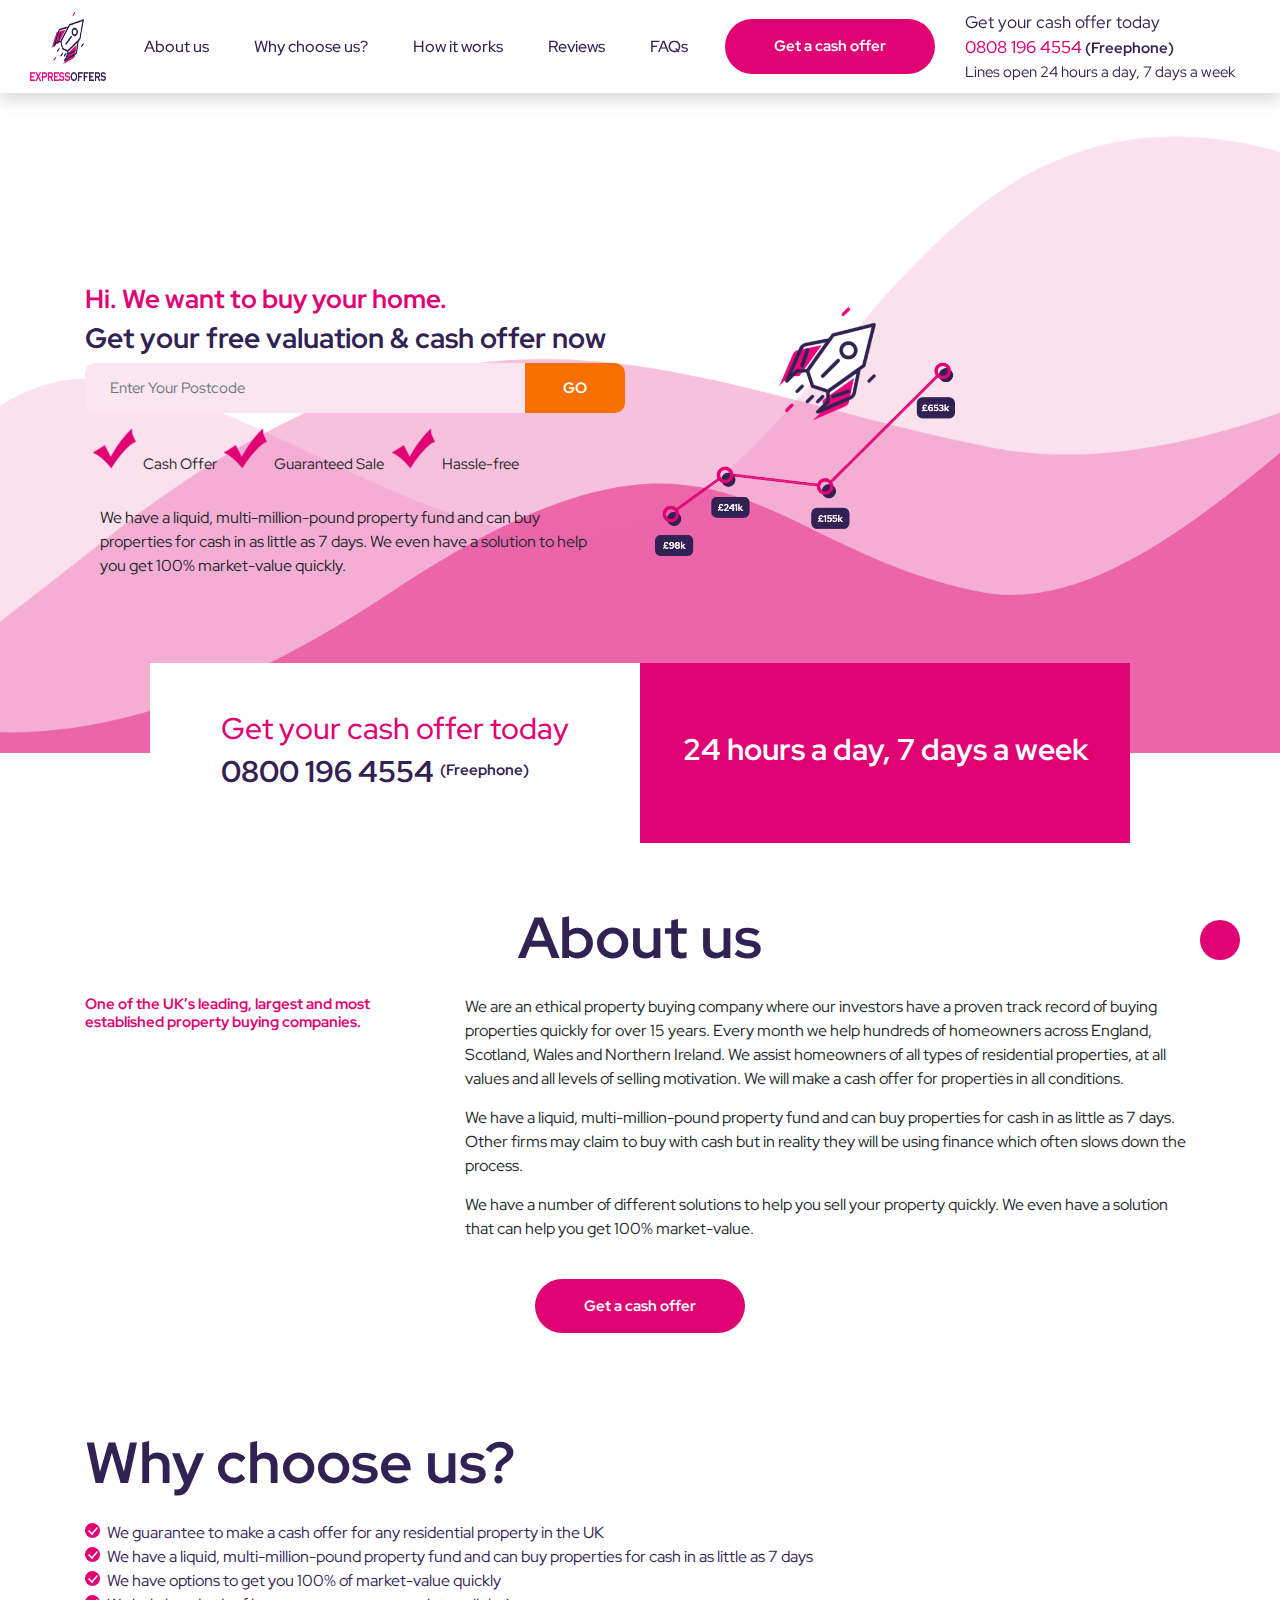
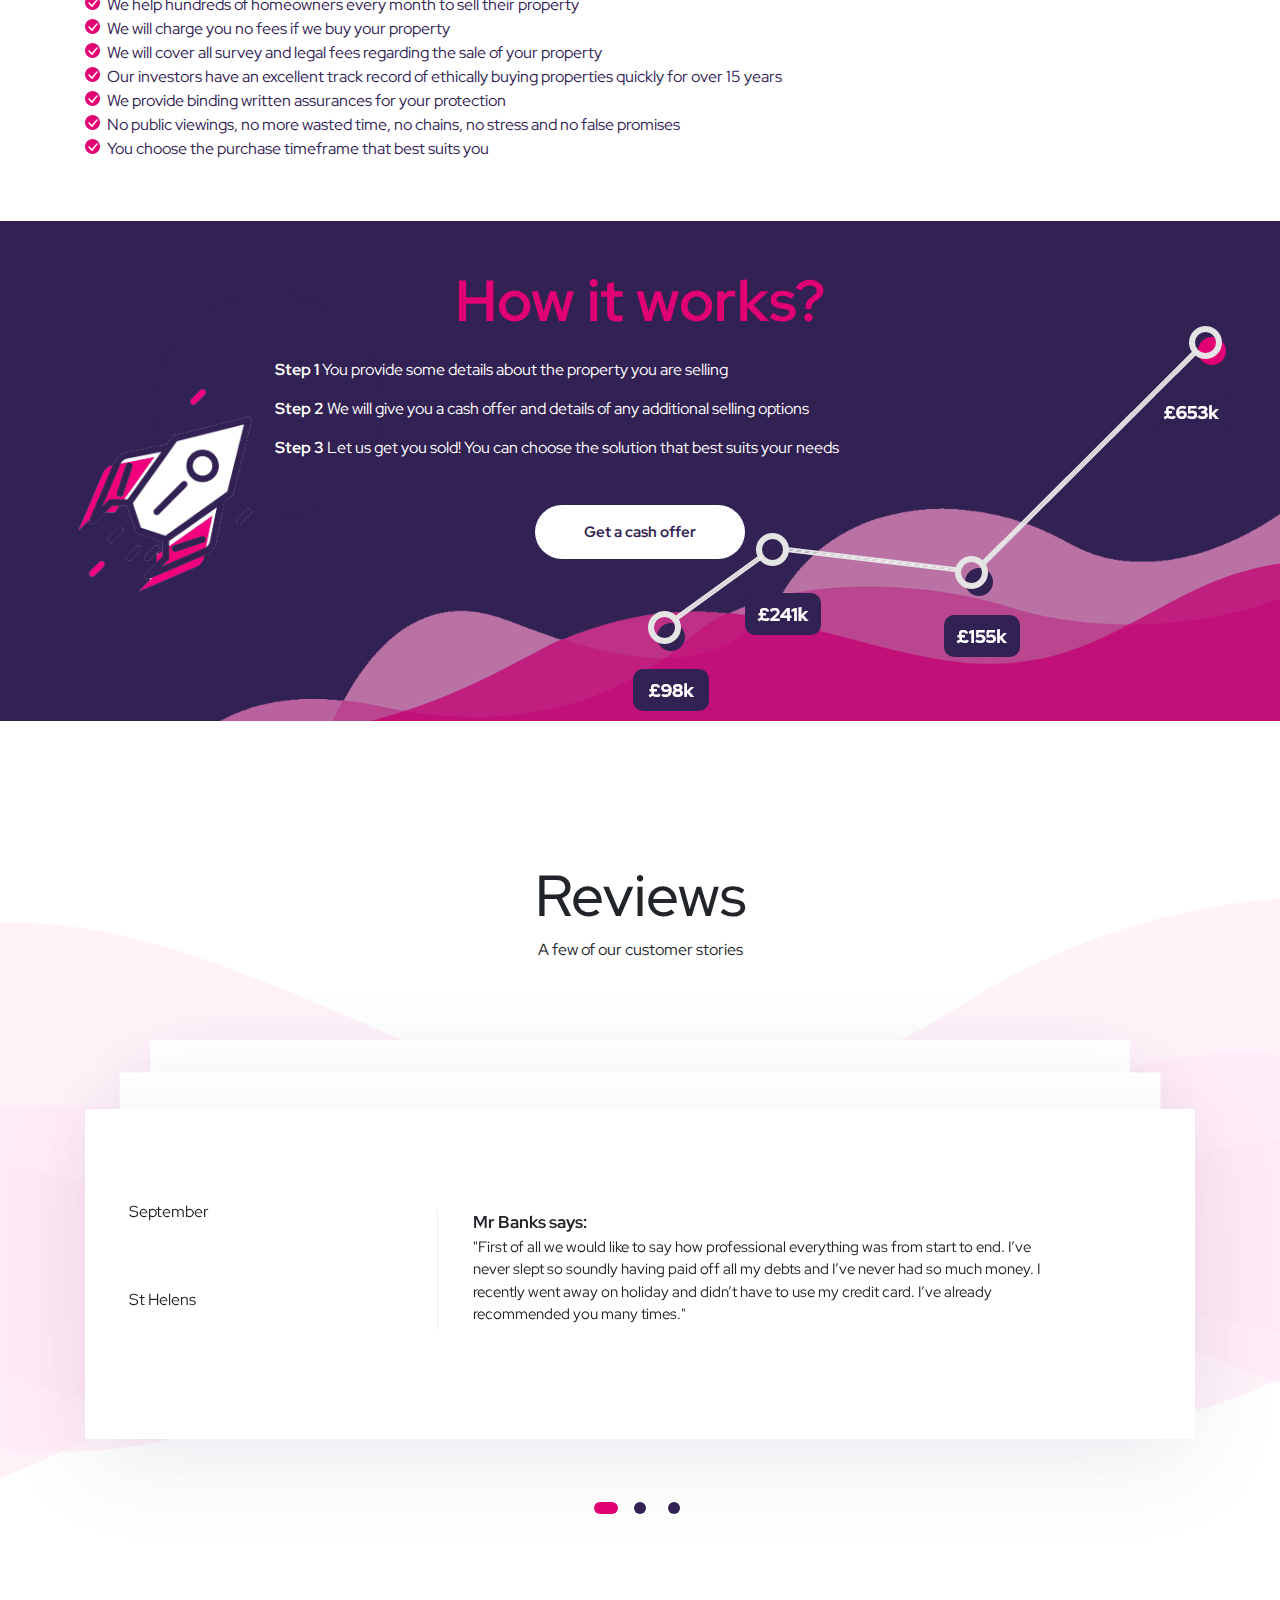
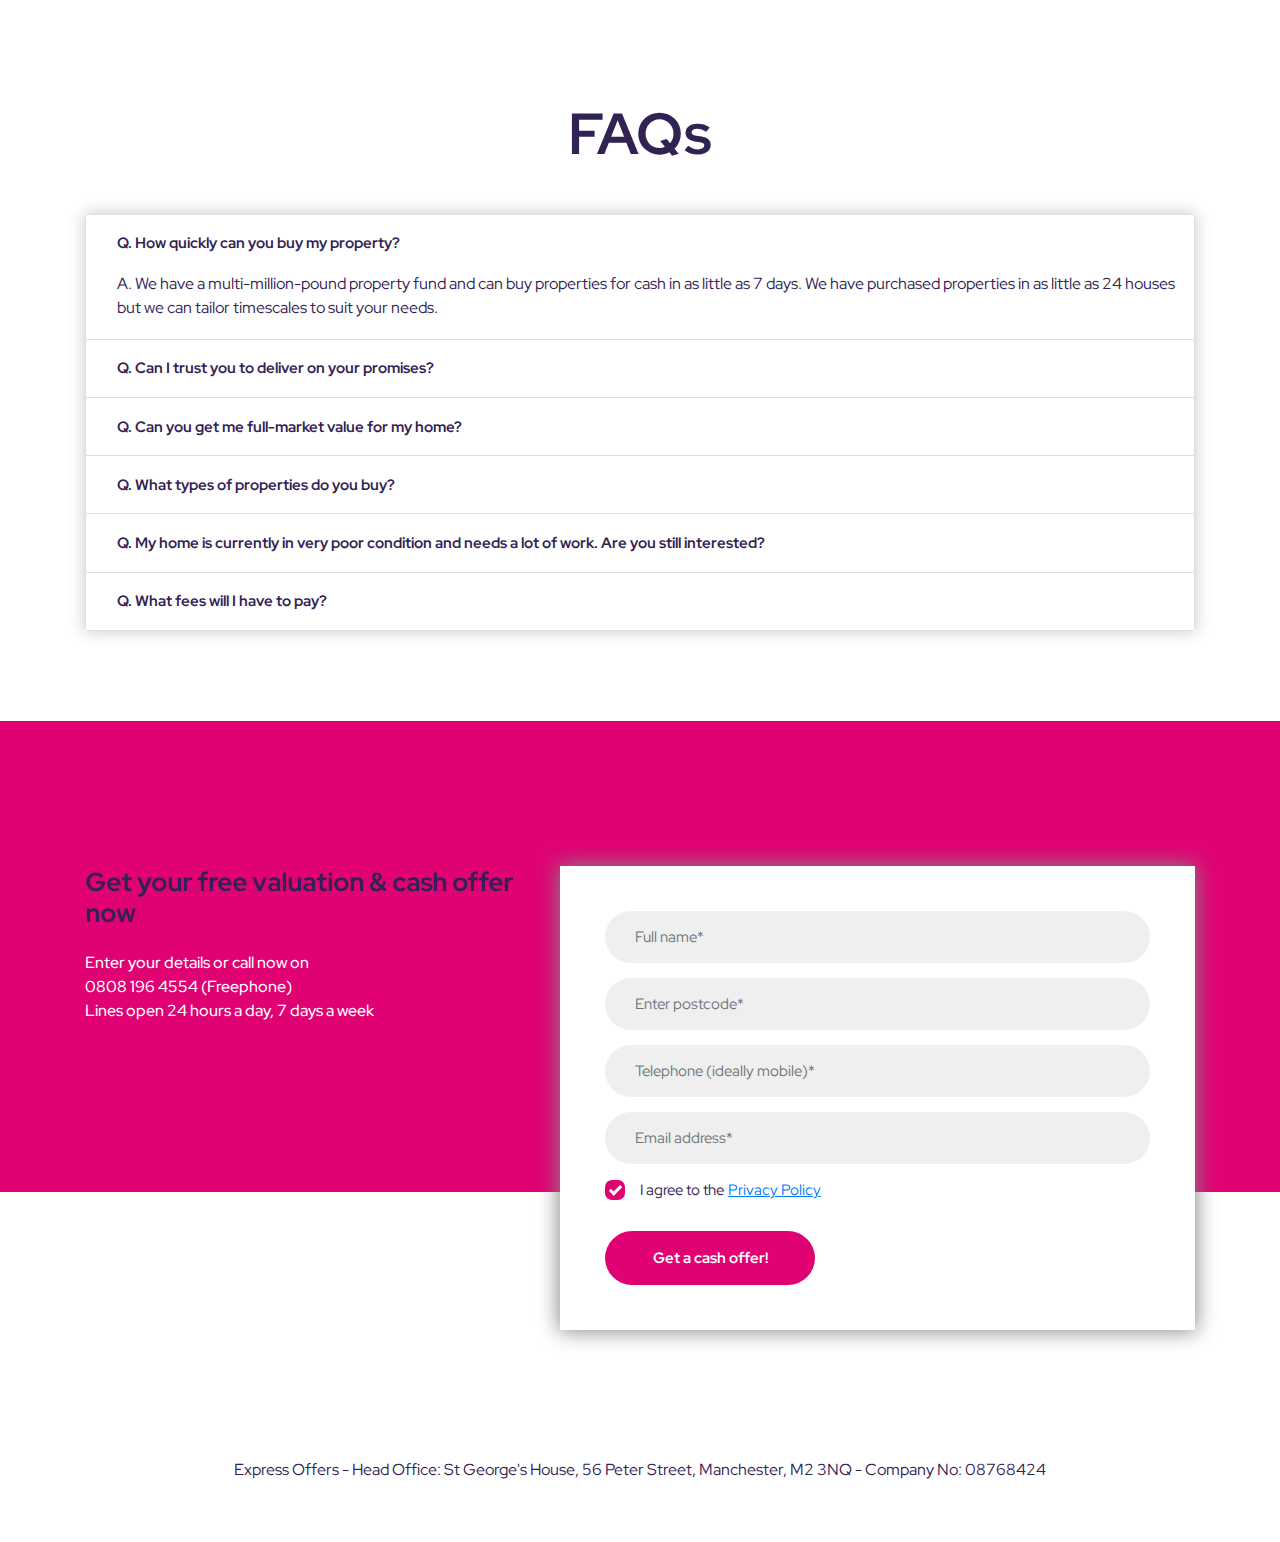
==== index.html @ 654527f8 "Changes." ====
<!DOCTYPE html>
<html lang="en">

<head>
	<meta charset="UTF-8">
	<meta name="viewport" content="width=device-width, initial-scale=1.0">
	<meta http-equiv="X-UA-Compatible" content="ie=edge">

	<!-- Bootstrap CSS -->
	<link rel="stylesheet" href="css/bootstrap.min.css">

	<!-- Animate CSS -->
	<link rel="stylesheet" href="css/animate.css">

	<!-- Fontawesome Kit -->
	<script src="js/fontawesome.js"></script>

	<!-- Style -->
	<link rel="stylesheet" href="css/style.css">

	<!-- Slider -->
	<link rel="stylesheet" href="css/slider.css">

	<title>Express Offers</title>
</head>

<body data-spy="scroll" data-target=".navbar" data-offset="200">

	<header data-scroll-header class="main-navigation animated slideInDown">
		<nav class="navbar navbar-expand-xl navbar-light bg-white shadow">
			<div class="container-fluid">
				<a class="navbar-brand" href="#hero"><img src="img/logo.png" alt=""></a>

				<div class="d-none information-top">
					<div class="d-flex flex-column">
						<p class="--fs-18 m-0 --c-secondary">Get your cash offer today</p>
						<p class="m-0"><span class="--c-primary --fw-m --fs-18">0808 196 4554</span>
							<span class="--fs-16 --fw-b --c-secondary">(Freephone)</span></p>
						<p class="--fs-16 m-0 --c-secondary">Lines open 24 hours a day, 7 days a week</p>
					</div>
				</div>


				<button class="navbar-toggler" type="button" data-toggle="collapse"
					data-target="#navbarSupportedContent" aria-controls="navbarSupportedContent" aria-expanded="false"
					aria-label="Toggle navigation">
					<span class="navbar-toggler-icon"></span>
				</button>

				<div class="collapse navbar-collapse" id="navbarSupportedContent">
					<ul class="nav navbar-nav ml-auto">
						<li class="nav-item active">
							<a class="nav-link --fw-m --c-secondary" href="#about">About us</a>
						</li>
						<li class="nav-item">
							<a class="nav-link --fw-m --c-secondary" href="#whyChoose">Why choose us?</a>
						</li>
						<li class="nav-item">
							<a class="nav-link --fw-m --c-secondary" href="#how">How it works</a>
						</li>
						<li class="nav-item">
							<a class="nav-link --fw-m --c-secondary" href="#program">Reviews</a>
						</li>
						<li class="nav-item">
							<a class="nav-link --fw-m --c-secondary" href="#faq">FAQs</a>
						</li>
						<li class="nav-item">
							<a class="btn --custom-button --fw-b" href="javascript:void(0);">Get a cash offer</a>
						</li>
						<li class="nav-item">
							<div class="information">
								<p class="--fs-18 m-0 --c-secondary">Get your cash offer today</p>
								<p class="m-0"><span class="--c-primary --fw-m --fs-18">0808 196 4554</span>
									<span class="--fs-16 --fw-b --c-secondary">(Freephone)</span></p>
								<p class="--fs-16 m-0 --c-secondary">Lines open 24 hours a day, 7 days a week</p>
							</div>
						</li>
					</ul>
				</div>
			</div>
		</nav>
	</header>

	<div class="hero" id="hero">

		<div class="wave"></div>

		<div class="hero-content">
			<div class="container">
				<div class="row">
					<div class="col-lg-6 col-md-12">
						<div class="pt-5">
							<h1 class="--c-primary --fw-b --fs-36">Hi. We want to buy your home.
								<!-- <button type="button" class="btn btn-primary" data-toggle="modal"
									data-target="#staticBackdrop-1" style="
    position: absolute;
    z-index: 99999;
    top: -50px;
">
									every 5 second
								</button>
								<button type="button" class="btn btn-primary" data-toggle="modal"
									data-target="#staticBackdrop-2" style="
    position: absolute;
    z-index: 99999;
    top: -50px;
    left: 270px;
">
									Last step
								</button> -->
							</h1>
							<h1 class="--c-secondary --fw-b --fs-30">Get your free valuation & cash offer now</h1>
							<div class="cta-hero">
								<div class="input-group mb-3">
									<input type="text" class="form-control --bg-light-pink border-0 --fs-16"
										placeholder="Enter Your Postcode" aria-label="Recipient's username"
										aria-describedby="button-addon2">
									<div class="input-group-append">
										<a href="javascript:void(0);"
											class="btn d-flex align-items-center justify-content-center --bg-orange --c-white border-0 --fs-16 --fw-b"
											type="button" id="button-addon2">GO</a>
									</div>
								</div>
							</div>
							<ul class="hero-list d-flex list-unstyled">
								<li class="m-0 ml-2 --fs-16">Cash Offer</li>
								<li class="m-0 ml-2 --fs-16">Guaranteed Sale</li>
								<li class="m-0 ml-2 --fs-16">Hassle-free</li>
							</ul>
							<p class="p-3">We have a liquid, multi-million-pound property fund and can buy properties
								for cash in as little as 7 days. We even have a solution to help you get 100%
								market-value quickly.</p>
						</div>
					</div>
					<div class="col-lg-6 col-md-12 d-none d-lg-block">
						<div class="d-flex justify-content-center align-items-center h-100 hero-rocket">
							<img class="img-fluid" src="img/rocket.png" alt="">
						</div>
					</div>
				</div>
			</div>
		</div>
	</div>

	<div class="position-relative">
		<div class="advertisement">
			<div class="advertisement__left --bg-white">
				<div>
					<h2 class="--c-primary --fw-m">Get your cash offer today</h2>
					<h2 class="--fw-b --c-secondary">0800 196 4554 <sup class="--fs-16">(Freephone)</sup></h2>
				</div>
			</div>
			<div class="advertisement__right --bg-primary">
				<h2 class="--fw-b --c-white">24 hours a day, 7 days a week</h2>
			</div>
		</div>
	</div>

	<section class="about" id="about">
		<div class="container">
			<h1 class="--fs-62 --fw-b text-center mb-4 --c-secondary">About us</h1>
			<div class="row">
				<div class="col-lg-4">
					<h3 class="--fs-16 --fw-b --c-primary">One of the UK’s leading, largest and most established
						property buying
						companies.</h3>
				</div>
				<div class="col-lg-8">
					<p>We are an ethical property buying company where our investors have a proven track record of
						buying properties quickly for over 15 years. Every month we help hundreds of homeowners across
						England, Scotland, Wales and Northern Ireland. We assist homeowners of all types of residential
						properties, at all values and all levels of selling motivation. We will make a cash offer for
						properties in all conditions. </p>
					<p>We have a liquid, multi-million-pound property fund and can buy properties for cash in as little
						as 7 days. Other firms may claim to buy with cash but in reality they will be using finance
						which often slows down the process.</p>
					<p> We have a number of different solutions to help you sell your property quickly. We even have a
						solution that can help you get 100% market-value.</p>
				</div>
			</div>
			<div class="d-flex justify-content-center mt-4">
				<a href="javascript:void(0);" class="btn --custom-button --fw-b --fs-16 d-block">Get a cash offer</a>
			</div>
		</div>
	</section>

	<section class="whychoose p-5" id="whyChoose">
		<div class="container">
			<h1 class="--fs-62 --fw-b mb-4 --c-secondary">Why choose us?</h1>
			<ul class="p-0 --c-secondary">
				<li>We guarantee to make a cash offer for any residential property in the UK
				</li>
				<li>We have a liquid, multi-million-pound property fund and can buy properties for cash in as little as
					7 days
				</li>
				<li>We have options to get you 100% of market-value quickly
				</li>
				<li>We help hundreds of homeowners every month to sell their property
				</li>
				<li>We will charge you no fees if we buy your property
				</li>
				<li>We will cover all survey and legal fees regarding the sale of your property
				</li>
				<li>Our investors have an excellent track record of ethically buying properties quickly for over 15
					years
				</li>
				<li>We provide binding written assurances for your protection
				</li>
				<li>No public viewings, no more wasted time, no chains, no stress and no false promises
				</li>
				<li>You choose the purchase timeframe that best suits you</li>
			</ul>
		</div>
	</section>

	<section class="how position-relative p-5" id="how">
		<h1 class="--fs-62 --fw-b mb-4 text-center --c-primary">How it works?</h1>
		<div class="container">
			<div class="row">
				<div class="col-2">
					<div class="d-lg-flex d-sm-none d-md-none justify-content-end how__rocket">
						<img src="img/rocket-alone.png" class="text-left" alt="">
					</div>
				</div>
				<div class="col-8 ">
					<div class="text-white">
						<p><strong>Step 1</strong> You provide some details about the property you are selling</p>
						<p><strong>Step 2</strong> We will give you a cash offer and details of any additional
							selling options</p>
						<p><strong>Step 3</strong> Let us get you sold! You can choose the solution that best suits
							your needs</p>
					</div>
					<div class="d-flex justify-content-center position-relative how__button mt-5">
						<a href="javascript:void(0);"
							class="btn --custom-button --custom-button-white --fw-b --fs-16">Get a cash offer</a>
					</div>
				</div>
			</div>

			<div class="position-absolute how__graph">
				<img src="img/graph.png" alt="">
			</div>

		</div>
	</section>

	<section
		class="section section-inset-2 section-inset-3 bg-default text-center position-relative novi-bg novi-bg-img"
		id="program">
		<svg class="wave-light wave-light-reverse-y wave-light-2" width="1920" height="1060" viewBox="0 0 1920 1060"
			fill="none">
			<path class="wave-path"
				d="M1270.8 218.376C1568.83 102.736 1850.63 180.948 2030.21 307.382C2032.51 308.998 2034.48 310.988 2036.1 313.28L2244.6 608.07C2253.3 620.368 2249.27 637.477 2235.62 643.849C2136.91 689.931 1934.93 754.715 1745.59 720.317C1486.28 673.211 1150.28 423.428 797.391 434.116C526.793 442.311 106.516 537.961 -92.8574 590.62C-106.447 594.21 -120.226 585.95 -123.559 572.295L-211.97 210.086C-214.872 198.199 -208.784 185.922 -197.319 181.649C-86.282 140.272 153.264 93.3374 366.435 189.479C649.935 317.339 970.87 334.757 1270.8 218.376Z"
				fill="#4D4468"></path>
			<path class="wave-path"
				d="M772.48 255.118C380.165 103.024 9.24323 206.281 -226.745 372.767C-229.039 374.385 -231.01 376.373 -232.632 378.664L-512.582 774.127C-521.29 786.427 -517.274 803.55 -503.683 810.064C-377.112 870.73 -105.683 960.41 148.442 914.284C489.263 852.422 930.89 524.399 1394.72 538.435C1753.87 549.303 2313.64 677.282 2572.46 745.98C2586.04 749.585 2599.94 741.362 2603.28 727.711L2722.96 237.787C2725.87 225.895 2719.88 213.66 2708.45 209.275C2565.44 154.399 2245.45 89.0608 1961.15 217.17C1588.53 385.08 1166.7 407.953 772.48 255.118Z"
				fill="#4D4468"></path>
			<path class="wave-path"
				d="M1447.25 805.997C1794.64 1025.39 2182.35 991.059 2453.13 870.614C2455.6 869.515 2457.81 868.064 2459.73 866.318L2833.15 525.603C2842.65 516.93 2842.3 503.238 2831.92 495.349C2724.31 413.548 2478 274.243 2215.74 273.626C1867.52 272.805 1356.87 514.147 906.52 416.969C558.455 341.862 42.8667 116.692 -194.437 2.73577C-207.328 -3.45464 -223.54 1.25043 -229.521 12.9186L-466.827 475.879C-471.469 484.935 -468.544 495.538 -459.301 501.375C-333.611 580.741 -34.896 703.74 275.402 629.247C680.162 532.076 1098.27 585.601 1447.25 805.997Z"
				fill="#4D4468"></path>
		</svg>
		<div class="container">
			<h1 class="wow fadeInUp --fs-62" style="visibility: visible; animation-name: fadeInUp;">Reviews</h1>
			<p class="big offset-top-5 wow fadeInUp" data-wow-delay=".05s"
				style="visibility: visible; animation-delay: 0.05s; animation-name: fadeInUp;">A few of our customer
				stories</p>
			<div class="swiper-container swiper-slider swiper-slider-2 swiper-fix swiper-container-coverflow swiper-container-3d swiper-container-initialized swiper-container-vertical"
				data-loop="false" data-direction="vertical" data-effect="coverflow" data-centered-slides="true"
				data-slides-per-view="auto" data-initial-slide="2">
				<div class="swiper-wrapper"
					style="transition-duration: 0ms; transform: translate3d(0px, -585px, 0px); perspective-origin: 825px 50%;">
					<div class="swiper-slide"
						style="transition-duration: 0ms; transform: translate3d(0px, 560px, -160px) rotateX(0deg) rotateY(0deg); z-index: -1;">
						<article class="program">
							<div class="row row-fix">
								<div class="col-md-4 program-left">
									<div class="program-info">
										<div class="heading-4 program-month">September</div>
										<div class="program-time">St Helens</div>
									</div>
								</div>
								<div class="col-md-8 col-xl-7">
									<div class="heading-3 program-title --fw-b --fs-18">Mr Banks says:</div>
									<p class="--fw-r --fs-16">"First of all we would like to say how professional
										everything
										was from start to end. I’ve never slept so soundly having paid off all my debts
										and
										I’ve never had so much money. I recently went away on holiday and didn’t have to
										use
										my credit card. I’ve already
										recommended you many times."</p>
								</div>
							</div>
						</article>
					</div>
					<div class="swiper-slide swiper-slide-prev"
						style="transition-duration: 0ms; transform: translate3d(0px, 280px, -80px) rotateX(0deg) rotateY(0deg); z-index: 0;">
						<article class="program">
							<div class="row row-fix">
								<div class="col-md-4 program-left">
									<div class="program-info">
										<div class="heading-4 program-month">September</div>
										<div class="program-time">St Helens</div>
									</div>
								</div>
								<div class="col-md-8 col-xl-7">
									<div class="heading-3 program-title --fw-b --fs-18">Mr Banks says:</div>
									<p class="--fw-r --fs-16">"First of all we would like to say how professional
										everything
										was from start to end. I’ve never slept so soundly having paid off all my debts
										and
										I’ve never had so much money. I recently went away on holiday and didn’t have to
										use
										my credit card. I’ve already
										recommended you many times."</p>
								</div>
							</div>
						</article>
					</div>
					<div class="swiper-slide swiper-slide-active"
						style="transition-duration: 0ms; transform: translate3d(0px, 0px, 0px) rotateX(0deg) rotateY(0deg); z-index: 1;">
						<article class="program">
							<div class="row row-fix">
								<div class="col-md-4 program-left">
									<div class="program-info">
										<div class="heading-4 program-month">September</div>
										<div class="program-time">St Helens</div>
									</div>
								</div>
								<div class="col-md-8 col-xl-7">
									<div class="heading-3 program-title --fw-b --fs-18">Mr Banks says:</div>
									<p class="--fw-r --fs-16">"First of all we would like to say how professional
										everything
										was from start to end. I’ve never slept so soundly having paid off all my debts
										and
										I’ve never had so much money. I recently went away on holiday and didn’t have to
										use
										my credit card. I’ve already
										recommended you many times."</p>
								</div>
							</div>
						</article>
					</div>
				</div>
				<!--Swiper Pagination-->
				<div class="swiper-pagination swiper-pagination-clickable swiper-pagination-bullets"><span
						class="swiper-pagination-bullet" tabindex="0" role="button"
						aria-label="Go to slide 1"></span><span class="swiper-pagination-bullet" tabindex="0"
						role="button" aria-label="Go to slide 2"></span><span
						class="swiper-pagination-bullet swiper-pagination-bullet-active" tabindex="0" role="button"
						aria-label="Go to slide 3"></span></div>
				<span class="swiper-notification" aria-live="assertive" aria-atomic="true"></span>
			</div>
		</div>
	</section>

	<div class="faq p-5 bg-white" id="faq">
		<h1 class="--fs-62 --fw-b text-center --c-secondary">FAQs</h1>

		<div class="container mt-5">
			<div class="accordion" id="accordionExample">
				<div class="card">
					<div class="card-header" id="headingOne">
						<h2 class="mb-0">
							<button class="btn btn-link btn-block text-left --fs-16 --fw-b" type="button"
								data-toggle="collapse" data-target="#collapseOne" aria-expanded="true"
								aria-controls="collapseOne">
								Q. How quickly can you buy my property?
							</button>
						</h2>
					</div>

					<div id="collapseOne" class="collapse show" aria-labelledby="headingOne"
						data-parent="#accordionExample">
						<div class="card-body">
							A. We have a multi-million-pound property fund and can buy properties for cash in as little
							as 7 days. We have purchased properties in as little as 24 houses but we can tailor
							timescales to suit your needs.
						</div>
					</div>
				</div>
				<div class="card">
					<div class="card-header" id="headingTwo">
						<h2 class="mb-0">
							<button class="btn btn-link btn-block text-left --fs-16 --fw-b collapsed" type="button"
								data-toggle="collapse" data-target="#collapseTwo" aria-expanded="false"
								aria-controls="collapseTwo">
								Q. Can I trust you to deliver on your promises?
							</button>
						</h2>
					</div>
					<div id="collapseTwo" class="collapse" aria-labelledby="headingTwo" data-parent="#accordionExample">
						<div class="card-body">
							Yes, our investors have an excellent track record of ethically buying properties quickly for
							over 15 years. Every month we help hundreds of homeowners across England, Scotland, Wales
							and Northern Ireland.
						</div>
					</div>
				</div>
				<div class="card">
					<div class="card-header" id="headingThree">
						<h2 class="mb-0">
							<button class="btn btn-link btn-block text-left --fs-16 --fw-b collapsed" type="button"
								data-toggle="collapse" data-target="#collapseThree" aria-expanded="false"
								aria-controls="collapseThree">
								Q. Can you get me full-market value for my home?
							</button>
						</h2>
					</div>
					<div id="collapseThree" class="collapse" aria-labelledby="headingThree"
						data-parent="#accordionExample">
						<div class="card-body">
							Anim pariatur cliche reprehenderit, enim eiusmod high life accusamus terry richardson ad
							squid.
							3 wolf moon officia aute, non cupidatat skateboard dolor brunch. Food truck quinoa nesciunt
							laborum eiusmod. Brunch 3 wolf moon tempor, sunt aliqua put a bird on it squid single-origin
							coffee nulla assumenda shoreditch et. Nihil anim keffiyeh helvetica, craft beer labore wes
							anderson cred nesciunt sapiente ea proident. Ad vegan excepteur butcher vice lomo. Leggings
							occaecat craft beer farm-to-table, raw denim aesthetic synth nesciunt you probably haven't
							heard
							of them accusamus labore sustainable VHS.
						</div>
					</div>
				</div>
				<div class="card">
					<div class="card-header" id="headingFour">
						<h2 class="mb-0">
							<button class="btn btn-link btn-block text-left --fs-16 --fw-b collapsed" type="button"
								data-toggle="collapse" data-target="#collapseFour" aria-expanded="true"
								aria-controls="collapseFour">
								Q. What types of properties do you buy? </button>
						</h2>
					</div>

					<div id="collapseFour" class="collapse" aria-labelledby="headingFour"
						data-parent="#accordionExample">
						<div class="card-body">
							A. We have a multi-million-pound property fund and can buy properties for cash in as little
							as 7 days. We have purchased properties in as little as 24 houses but we can tailor
							timescales to suit your needs.
						</div>
					</div>
				</div>
				<div class="card">
					<div class="card-header" id="headingFive">
						<h2 class="mb-0">
							<button class="btn btn-link btn-block text-left --fs-16 --fw-b collapsed" type="button"
								data-toggle="collapse" data-target="#collapseFive" aria-expanded="false"
								aria-controls="collapseTwo">
								Q. My home is currently in very poor condition and needs a lot of work. Are you still
								interested?
							</button>
						</h2>
					</div>
					<div id="collapseFive" class="collapse" aria-labelledby="headingFive"
						data-parent="#accordionExample">
						<div class="card-body">
							Anim pariatur cliche reprehenderit, enim eiusmod high life accusamus terry richardson ad
							squid.
							3 wolf moon officia aute, non cupidatat skateboard dolor brunch. Food truck quinoa nesciunt
							laborum eiusmod. Brunch 3 wolf moon tempor, sunt aliqua put a bird on it squid single-origin
							coffee nulla assumenda shoreditch et. Nihil anim keffiyeh helvetica, craft beer labore wes
							anderson cred nesciunt sapiente ea proident. Ad vegan excepteur butcher vice lomo. Leggings
							occaecat craft beer farm-to-table, raw denim aesthetic synth nesciunt you probably haven't
							heard
							of them accusamus labore sustainable VHS.
						</div>
					</div>
				</div>
				<div class="card">
					<div class="card-header" id="headingSix">
						<h2 class="mb-0">
							<button class="btn btn-link btn-block text-left --fs-16 --fw-b collapsed" type="button"
								data-toggle="collapse" data-target="#collapseSix" aria-expanded="false"
								aria-controls="collapseThree">
								Q. What fees will I have to pay?
							</button>
						</h2>
					</div>
					<div id="collapseSix" class="collapse" aria-labelledby="headingSix" data-parent="#accordionExample">
						<div class="card-body">
							Anim pariatur cliche reprehenderit, enim eiusmod high life accusamus terry richardson ad
							squid.
							3 wolf moon officia aute, non cupidatat skateboard dolor brunch. Food truck quinoa nesciunt
							laborum eiusmod. Brunch 3 wolf moon tempor, sunt aliqua put a bird on it squid single-origin
							coffee nulla assumenda shoreditch et. Nihil anim keffiyeh helvetica, craft beer labore wes
							anderson cred nesciunt sapiente ea proident. Ad vegan excepteur butcher vice lomo. Leggings
							occaecat craft beer farm-to-table, raw denim aesthetic synth nesciunt you probably haven't
							heard
							of them accusamus labore sustainable VHS.
						</div>
					</div>
				</div>

			</div>
		</div>

	</div>

	<div class="contact mt-5 p-5 --bg-primary">
		<div class="container">
			<div class="row contact__form-outer h-100">
				<div class="col-lg-5 col-md-12">
					<h1 class="--fs-36 --fw-b mb-4 --c-secondary">Get your free valuation & cash offer now</h1>
					<p class="--c-white --fw-m">
						Enter your details or call now on <br>
						0808 196 4554 (Freephone) <br>
						Lines open 24 hours a day, 7 days a week
					</p>
				</div>
				<div class="col-lg-7 col-md-12">
					<div class="position-relative">
						<div class="contact__form --bg-white position-absolute p-5 w-100">

							<div class="input-group mb-3">
								<input type="text" class="form-control --bg-light-gray --c-secondary border-0 --fs-16"
									placeholder="Full name*" aria-label="Recipient's username"
									aria-describedby="button-addon2">
							</div>
							<div class="input-group mb-3">
								<input type="text" class="form-control --bg-light-gray --c-secondary border-0 --fs-16"
									placeholder="Enter postcode*" aria-label="Recipient's username"
									aria-describedby="button-addon2">
							</div>
							<div class="input-group mb-3">
								<input type="text" class="form-control --bg-light-gray --c-secondary border-0 --fs-16"
									placeholder="Telephone (ideally mobile)*" aria-label="Recipient's username"
									aria-describedby="button-addon2">
							</div>
							<div class="input-group mb-3">
								<input type="text" class="form-control --bg-light-gray --c-secondary border-0 --fs-16"
									placeholder="Email address*" aria-label="Recipient's username"
									aria-describedby="button-addon2">
							</div>

							<div class="form-check">
								<label class="container --fs-16 agree-checkbox --c-secondary"> I agree to the <a
										href="privacy.html" class="ml-1 underlined-privacy"> Privacy Policy</a>
									<input type="checkbox" checked="checked">
									<span class="checkmark"></span>
								</label>
							</div>

							<div class="d-flex align-items-end h-100">
								<a href="javascript:void(0);" class="btn --custom-button --fw-b --fs-16 d-block">Get a
									cash offer!</a>
							</div>
						</div>
					</div>
				</div>
			</div>
		</div>
	</div>

	<footer class="footer p-5">
		<p class="--c-secondary">Express Offers - Head Office: St George's House, 56 Peter Street, Manchester, M2 3NQ -
			Company No: 08768424</p>
	</footer>

	<!-- Modals -->

	<!-- Every 5 second modal -->
	<div class="modal-1-outer modal fade" id="staticBackdrop-1" data-backdrop="static" data-keyboard="false"
		tabindex="-1" aria-labelledby="staticBackdropLabel" aria-hidden="true">
		<div class="modal-dialog">
			<div class="modal-content">
				<div class="modal-header">
					<button type="button" class="close" data-dismiss="modal" aria-label="Close">
						<i class="fa fa-close"></i>
					</button>
				</div>
				<div class="modal-1 bg-white d-flex flex-wrap">
					<div class="modal-1__left d-flex flex-column justify-content-around --w-65 p-3">
						<h4 class="--fs-16 --fw-b --c-secondary">Get your free valuation and</h4>
						<h3 class="--fs-16 --fw-b --c-primary">cash offer now</h3>
						<div class="input-group mb-2">
							<input type="text" class="form-control --bg-light-gray --c-secondary border-0 --fs-16"
								placeholder="Full name*" aria-label="Recipient's username"
								aria-describedby="button-addon2">
						</div>
						<div class="input-group mb-2">
							<input type="text" class="form-control --bg-light-gray --c-secondary border-0 --fs-16"
								placeholder="Enter postcode*" aria-label="Recipient's username"
								aria-describedby="button-addon2">
						</div>
						<div class="input-group mb-2">
							<input type="text" class="form-control --bg-light-gray --c-secondary border-0 --fs-16"
								placeholder="Telephone (ideally mobile)*" aria-label="Recipient's username"
								aria-describedby="button-addon2">
						</div>
						<div class="input-group mb-2">
							<input type="text" class="form-control --bg-light-gray --c-secondary border-0 --fs-16"
								placeholder="Email address*" aria-label="Recipient's username"
								aria-describedby="button-addon2">
						</div>

						<a href="javascript:void(0);"
							class="btn --custom-button --bg-orange --fw-b --fs-16 d-block mb-2">Get a cash offer!</a>

						<div class="form-check">
							<label class="container mb-0 --fs-16 agree-checkbox --c-secondary"> I agree to the <a
									href="privacy.html" class="ml-1 underlined-privacy"> Privacy Policy</a>
								<input type="checkbox" checked="checked">
								<span class="checkmark"></span>
							</label>
						</div>
					</div>
					<div class="modal-1__right --w-35">
						<img class="img-fluid" src="img/modal-1-bg.png" alt="">
					</div>
				</div>
			</div>
		</div>
	</div>

	<!-- Every 5 second modal -->
	<div class="modal-2-outer modal fade" id="staticBackdrop-2" data-backdrop="static" data-keyboard="false"
		tabindex="-1" aria-labelledby="staticBackdropLabel" aria-hidden="true">
		<div class="modal-dialog">
			<div class="modal-content">
				<div class="modal-header">
					<button type="button" class="close" data-dismiss="modal" aria-label="Close">
						<i class="fa fa-close"></i>
					</button>
				</div>
				<div class="modal-2 bg-white">
					<div class="--bg-primary d-flex flex-column justify-content-around p-5">
						<h4 class="--fs-30 --c-white">Last step!</h4>
						<h3 class="--fs-16 --c-white"> Enter your details below for your free valuation and offer.</h3>
						<div class="input-group mb-2">
							<input type="text" class="form-control --bg-light-gray --c-secondary border-0 --fs-16"
								placeholder="Full name*" aria-label="Recipient's username"
								aria-describedby="button-addon2">
						</div>
						<div class="input-group mb-2">
							<input type="text" class="form-control --bg-light-gray --c-secondary border-0 --fs-16"
								placeholder="Enter postcode*" aria-label="Recipient's username"
								aria-describedby="button-addon2">
						</div>
						<div class="input-group mb-2">
							<input type="text" class="form-control --bg-light-gray --c-secondary border-0 --fs-16"
								placeholder="Telephone (ideally mobile)*" aria-label="Recipient's username"
								aria-describedby="button-addon2">
						</div>
						<div class="form-check">
							<label class="container mb-0 --fs-16 agree-checkbox --c-white"> I agree to the Privacy
								Policy</a>
								<input type="checkbox" checked="checked">
								<span class="checkmark"></span>
							</label>
						</div>

						<div class="d-flex justify-content-end">
							<a href="javascript:void(0);"
								class="btn --custom-button --bg-orange --fw-b --fs-16 d-block mb-2">Get a cash
								offer!</a>
						</div>

					</div>
				</div>
			</div>
		</div>
	</div>

	<!-- Script tags -->
	<script src="js/core.min.js"></script>
	<script src="js/bootstrap.js"></script>
	<script src="js/popper.js"></script>
	<script src="js/script.js"></script>

	<!-- Smooth Scroll Jquery -->
	<script>
		$('.navbar a').on('click', function (e) {
			if (this.hash !== '') {
				e.preventDefault();

				const hash = this.hash;

				$('html, body').animate({
					scrollTop: $(hash).offset().top - 110
				}, 800);
			};
		});

		let intViewportHeight = window.innerHeight;

		document.querySelector('.hero').style.height = (intViewportHeight - 240) + 'px';

		function heroHeightSet(){
			document.querySelector('.hero').style.height = (intViewportHeight - 240) + 'px';
		}

		window.addEventListener('resize', heroHeightSet);

	</script>

</body>

</html>
---- css/style.css ----
@import url("https://fonts.googleapis.com/css2?family=Red+Hat+Display:wght@400;500;700&display=swap");
* {
  -webkit-box-sizing: border-box;
          box-sizing: border-box;
  font-family: "Red Hat Display", sans-serif;
}

input:focus,
button:focus {
  outline: none !important;
  -webkit-box-shadow: none !important;
          box-shadow: none !important;
}

html,
body {
  -webkit-box-sizing: border-box;
          box-sizing: border-box;
  padding: 0px !important;
  margin: 0px !important;
  font-size: 15px;
  position: relative;
}

:root {
  --primary: #e00273;
  --secondary: #322153;
  --text: #65587e;
  --orange: #f87100;
  --white: #ffffff;
  --light-pink: #fae5f1;
  --light-gray: #efefef;
}

.--bg-primary {
  background-color: var(--primary);
}

.--bg-secondary {
  background-color: var(--secondary);
}

.--bg-orange {
  background-color: var(--orange) !important;
}

.--bg-light-pink {
  background-color: var(--light-pink);
}

.--bg-white {
  background-color: var(--white);
}

.--bg-light-gray {
  background-color: var(--light-gray);
}

.--c-primary {
  color: var(--primary) !important;
}

.--c-secondary {
  color: var(--secondary) !important;
}

.--c-white {
  color: var(--white) !important;
}

.--fw-r {
  font-weight: 400;
}

.--fw-m {
  font-weight: 500;
}

.--fw-b {
  font-weight: 700;
}

.--fs-12 {
  font-size: 0.75rem !important;
}

.--fs-16 {
  font-size: 1rem !important;
}

.--fs-18 {
  font-size: 1.125rem !important;
}

.--fs-20 {
  font-size: 1.25rem !important;
}

.--fs-24 {
  font-size: 1.5rem !important;
}

.--fs-30 {
  font-size: 1.875rem !important;
}

.--fs-36 {
  font-size: 2.25rem;
}

.--fs-62 {
  font-size: 3.875rem !important;
}

.--margin-left-minus-40 {
  margin-left: -40px;
}

.--w-35 {
  width: 35%;
}

.--w-65 {
  width: 65%;
}

/******************************************
            Navigation bar CSS
*******************************************/
.form-check {
  height: 52px !important;
  padding: 0px;
  /* Hide the browser's default checkbox */
  /* Create a custom checkbox */
  /* When the checkbox is checked, add a blue background */
  /* Create the checkmark/indicator (hidden when not checked) */
  /* Show the checkmark when checked */
  /* Style the checkmark/indicator */
}

.form-check .container {
  display: -webkit-box;
  display: -ms-flexbox;
  display: flex;
  -webkit-box-align: center;
      -ms-flex-align: center;
          align-items: center;
  position: relative;
  padding-left: 35px;
  margin-bottom: 12px;
  cursor: pointer;
  -webkit-user-select: none;
  -moz-user-select: none;
  -ms-user-select: none;
  user-select: none;
}

.form-check .container input {
  position: absolute;
  opacity: 0;
  cursor: pointer;
  height: 0;
  width: 0;
}

.form-check .checkmark {
  position: absolute;
  left: 0;
  height: 20px;
  width: 20px;
  background-color: #fff;
  border: 2px solid var(--primary);
  border-radius: 7px;
}

.form-check .container input:checked ~ .checkmark {
  background-color: var(--primary);
}

.form-check .checkmark:after {
  content: "";
  position: absolute;
  display: none;
}

.form-check .container input:checked ~ .checkmark:after {
  display: block;
}

.form-check .container .checkmark:after {
  left: 5px;
  top: 1px;
  width: 7px;
  height: 12px;
  border: solid white;
  border-width: 0 3px 3px 0;
  -webkit-transform: rotate(45deg);
  transform: rotate(45deg);
}

.--custom-button {
  background-color: var(--primary);
  color: var(--white);
  padding: 15px 30px;
  border-radius: 50px;
  width: 210px;
}

.--custom-button:hover {
  background-color: var(--secondary);
  color: var(--white);
}

.--custom-button-white {
  background-color: var(--white) !important;
  color: var(--secondary) !important;
}

.--custom-button-white:hover {
  background-color: var(--primary) !important;
  color: var(--white) !important;
}

.main-navigation {
  position: -webkit-sticky;
  /* Safari */
  position: sticky;
  top: 0;
  z-index: 3;
}

.main-navigation .navbar .navbar-brand img {
  width: 100%;
  height: 100%;
}

.main-navigation .navbar .navbar-nav {
  width: -webkit-max-content;
  width: -moz-max-content;
  width: max-content;
}

.main-navigation .navbar .nav-item {
  display: -webkit-box;
  display: -ms-flexbox;
  display: flex;
  -webkit-box-align: center;
      -ms-flex-align: center;
          align-items: center;
  margin: 0px 15px;
}

.main-navigation .navbar .nav-item .nav-link.active {
  color: var(--primary) !important;
}

.hero {
  position: relative;
  min-height: 500px !important;
  display: -webkit-box;
  display: -ms-flexbox;
  display: flex;
  -webkit-box-align: center;
      -ms-flex-align: center;
          align-items: center;
  -webkit-box-pack: center;
      -ms-flex-pack: center;
          justify-content: center;
  overflow: hidden;
}

.hero .wave {
  position: absolute;
  width: 150vw !important;
  height: 544px;
  bottom: 0;
  left: -200px !important;
  opacity: 0.6;
  background: url(../img/wave-1.png);
  background-size: cover;
  -webkit-animation: animate-wave-1 8s linear infinite;
          animation: animate-wave-1 8s linear infinite;
}

.hero .wave:before {
  content: "";
  position: absolute;
  width: 150vw !important;
  height: 600px;
  bottom: 0;
  left: -200;
  opacity: 0.4;
  background: url(../img/wave-2.png);
  background-size: cover;
  -webkit-animation: animate-wave-2 12s linear infinite;
          animation: animate-wave-2 12s linear infinite;
}

.hero .wave:after {
  content: "";
  position: absolute;
  width: 150vw !important;
  height: 1100px;
  bottom: 0;
  left: -200;
  opacity: 0.2;
  background: url(../img/wave-3.png);
  background-size: cover;
  -webkit-animation: animate-wave-3 15s linear infinite;
          animation: animate-wave-3 15s linear infinite;
}

@-webkit-keyframes animate-wave-1 {
  0% {
    background-position: 0px;
  }
  50% {
    background-position: 150px;
  }
  100% {
    background-position: 0px;
  }
}

@keyframes animate-wave-1 {
  0% {
    background-position: 0px;
  }
  50% {
    background-position: 150px;
  }
  100% {
    background-position: 0px;
  }
}

@-webkit-keyframes animate-wave-2 {
  0% {
    background-position: 0px;
  }
  50% {
    background-position: 150px;
  }
  100% {
    background-position: 0px;
  }
}

@keyframes animate-wave-2 {
  0% {
    background-position: 0px;
  }
  50% {
    background-position: 150px;
  }
  100% {
    background-position: 0px;
  }
}

@-webkit-keyframes animate-wave-3 {
  0% {
    background-position: 0px;
  }
  50% {
    background-position: 150px;
  }
  100% {
    background-position: 0px;
  }
}

@keyframes animate-wave-3 {
  0% {
    background-position: 0px;
  }
  50% {
    background-position: 150px;
  }
  100% {
    background-position: 0px;
  }
}

.hero .hero-content .cta-hero .input-group {
  height: 64px;
}

.hero .hero-content .cta-hero input {
  height: 64px;
  border-radius: 10px 0px 0px 10px;
  padding-left: 25px;
}

.hero .hero-content .cta-hero a {
  border-radius: 0px 10px 10px 0px;
  width: 100px;
}

.hero .hero-content .cta-hero a:hover {
  background-color: var(--primary);
}

.hero .hero-content .cta-hero input:focus {
  background-color: var(--light-pink) !important;
}

.hero .hero-content .hero-list {
  list-style-image: url(../img/tick.png);
  list-style-position: inside;
}

.advertisement {
  position: absolute;
  width: 100%;
  bottom: -90px;
  z-index: 2;
  left: 50%;
  -webkit-transform: translate(-50%, 0%);
          transform: translate(-50%, 0%);
  display: -webkit-box;
  display: -ms-flexbox;
  display: flex;
  -ms-flex-wrap: wrap;
      flex-wrap: wrap;
  -webkit-box-pack: center;
      -ms-flex-pack: center;
          justify-content: center;
}

.advertisement__left {
  width: 490px;
  height: 180px;
  display: -webkit-box;
  display: -ms-flexbox;
  display: flex;
  -webkit-box-align: center;
      -ms-flex-align: center;
          align-items: center;
  -webkit-box-pack: center;
      -ms-flex-pack: center;
          justify-content: center;
}

.advertisement__right {
  width: 490px;
  height: 180px;
  display: -webkit-box;
  display: -ms-flexbox;
  display: flex;
  -webkit-box-align: center;
      -ms-flex-align: center;
          align-items: center;
  -webkit-box-pack: center;
      -ms-flex-pack: center;
          justify-content: center;
}

.about {
  margin-top: 150px !important;
  display: block !important;
}

.whychoose {
  margin-top: 50px;
}

.whychoose ul {
  list-style-image: url(../img/tick-list.png);
  list-style-position: inside;
}

.how {
  background: url(../img/how-bg.png);
  background-size: cover;
  height: 661px;
}

.how__button {
  z-index: 1;
}

.how__graph {
  bottom: 10px;
  right: 400px;
}

.reviews {
  background: url(../img/waves-light.png);
  min-height: 800px;
  display: -webkit-box;
  display: -ms-flexbox;
  display: flex;
  -webkit-box-orient: vertical;
  -webkit-box-direction: normal;
      -ms-flex-direction: column;
          flex-direction: column;
  -webkit-box-pack: center;
      -ms-flex-pack: center;
          justify-content: center;
  position: relative;
}

.reviews .review {
  background-color: var(--white);
}

.faq .accordion {
  -webkit-box-shadow: 0px 0px 15px 1px #ccc;
          box-shadow: 0px 0px 15px 1px #ccc;
}

.faq .card-header {
  background-color: var(--white);
  border-bottom: none;
}

.faq .card-header button {
  text-decoration: none;
  color: var(--secondary);
}

.faq .card-body {
  color: var(--secondary);
  padding-top: 0px;
  padding-left: calc(1.25rem + 12px);
}

.faq .accordion .card-header button.collapsed:after {
  font-family: "FontAwesome";
  content: "\f078";
  position: absolute;
  right: 20px;
  top: 40px;
  -webkit-transform: translate(0%, -50%);
          transform: translate(0%, -50%);
}

.faq-chevron-up:after {
  font-family: "FontAwesome";
  content: "\f077";
  position: absolute;
  right: 20px;
  top: 40px;
  -webkit-transform: translate(0%, -50%);
          transform: translate(0%, -50%);
}

.contact {
  height: 471px;
}

.contact__form-outer {
  margin-top: 100px;
}

.contact__form {
  -webkit-box-shadow: 0px 0px 20px 1px #858585;
          box-shadow: 0px 0px 20px 1px #858585;
}

.contact__form input {
  height: 52px;
  border-radius: 50px;
  padding-left: 30px;
}

.contact__form input:focus {
  color: var(--secondary) !important;
  background-color: var(--light-gray) !important;
}

.contact__form .agree-checkbox .underlined-privacy {
  text-decoration: underline !important;
}

.footer {
  display: -webkit-box;
  display: -ms-flexbox;
  display: flex;
  -webkit-box-pack: center;
      -ms-flex-pack: center;
          justify-content: center;
  -webkit-box-align: end;
      -ms-flex-align: end;
          align-items: flex-end;
  height: 350px;
  text-align: center;
}

.privacy ol {
  list-style-position: inside;
}

.privacy ol li p {
  display: inline-block;
}

.privacy th:nth-of-type(1) {
  width: 250px;
  padding-left: 0px;
}

/******************************************************
                Media Queries
******************************************************/
@media (max-width: 1366px) {
  .navbar-brand {
    height: 78px;
    width: 120px;
  }
  h1 {
    font-size: 1.75rem !important;
  }
  .hero .hero-rocket {
    width: 300px;
  }
  .cta-hero {
    height: 50px;
    margin-bottom: 15px;
  }
  .cta-hero input {
    height: 50px !important;
  }
  .cta-hero .btn {
    height: 50px;
  }
  .how {
    height: 500px;
  }
  .how .how__rocket {
    -webkit-box-pack: center !important;
        -ms-flex-pack: center !important;
            justify-content: center !important;
  }
  .how .how__graph {
    right: 50px;
  }
}

@media (max-width: 1199px) {
  .information-top {
    display: block !important;
  }
  .main-navigation .navbar .navbar-nav {
    width: inherit;
    background: var(--light-gray);
    margin-top: 20px;
    padding: 1rem;
  }
  .main-navigation .navbar .navbar-nav li {
    -webkit-box-pack: center;
        -ms-flex-pack: center;
            justify-content: center;
    margin: 5px 0px;
  }
  .main-navigation .navbar .navbar-nav li:nth-last-of-type(1) {
    display: none;
  }
  .how__graph {
    bottom: 10px;
    right: 50px;
  }
  .how__rocket {
    -webkit-box-pack: center !important;
        -ms-flex-pack: center !important;
            justify-content: center !important;
  }
}

@media (max-width: 991px) {
  .advertisement__right {
    display: none;
  }
  .contact__form-outer {
    margin-top: 50px;
  }
  .contact__form {
    right: -50px;
    bottom: -420px;
    width: 380px !important;
  }
  footer {
    height: 255px !important;
    display: block !important;
    text-align: left;
  }
  footer p {
    width: 50%;
  }
  .how__graph img {
    width: 400px;
  }
}

@media (max-width: 768px) {
  .main-navigation .navbar .navbar-nav li:nth-last-of-type(1) {
    display: block;
    -webkit-box-pack: center;
        -ms-flex-pack: center;
            justify-content: center;
  }
  .main-navigation .navbar .navbar-nav li:nth-last-of-type(1) .information {
    text-align: center;
  }
  .how {
    height: 400px !important;
  }
  .how__rocket {
    display: none;
  }
  .how__graph {
    display: none;
  }
  .reviews {
    min-height: 750px;
  }
  .contact {
    height: 600px;
  }
  .contact__form {
    right: 0px;
    bottom: -500px;
    width: 100% !important;
  }
  .footer {
    height: 350px !important;
    display: -webkit-box !important;
    display: -ms-flexbox !important;
    display: flex !important;
    -webkit-box-pack: center !important;
        -ms-flex-pack: center !important;
            justify-content: center !important;
    -webkit-box-align: end !important;
        -ms-flex-align: end !important;
            align-items: flex-end !important;
  }
  .footer p {
    width: 100% !important;
  }
}

@media (max-width: 425px) {
  .main-navigation .navbar .navbar-brand {
    width: 100px;
  }
  .main-navigation .navbar .navbar-brand img {
    width: 100%;
  }
  .advertisement__left {
    width: 375px;
    -webkit-box-shadow: 0px 0px 5px 0px var(--light-pink);
            box-shadow: 0px 0px 5px 0px var(--light-pink);
  }
  .advertisement__left h2 {
    font-size: 1.5rem;
  }
  .about {
    margin-top: 120px;
  }
  .whychoose {
    padding: 0px !important;
  }
  .how {
    margin-top: 3rem;
    padding: 0px !important;
    padding-top: 20px !important;
    height: 500px !important;
    display: -webkit-box;
    display: -ms-flexbox;
    display: flex;
    -webkit-box-pack: center;
        -ms-flex-pack: center;
            justify-content: center;
    -webkit-box-orient: vertical;
    -webkit-box-direction: normal;
        -ms-flex-direction: column;
            flex-direction: column;
  }
  .reviews {
    padding: 0px !important;
    min-height: 550px;
  }
  .reviews .review {
    padding: 20px !important;
  }
  .footer .agree-checkbox {
    -webkit-box-orient: vertical;
    -webkit-box-direction: normal;
        -ms-flex-direction: column;
            flex-direction: column;
    -webkit-box-pack: center;
        -ms-flex-pack: center;
            justify-content: center;
  }
}

@media (max-width: 375px) {
  .hero .wave, .hero .wave:before, .hero .wave:after {
    width: 155vw !important;
  }
  .advertisement__left {
    width: 300px !important;
  }
  .how {
    height: 600px !important;
  }
  .footer {
    height: 420px !important;
  }
}

@media (max-width: 325px) {
  .hero .wave, .hero .wave:before, .hero .wave:after {
    width: 165vw !important;
  }
}

.modal-1-outer span {
  color: white;
}

.modal-1-outer .modal-header {
  border: none !important;
  position: absolute;
  right: 0px;
  top: -5px;
}

.modal-1-outer .modal-1 {
  width: 500px;
}

.modal-1-outer .modal-1__left .form-check {
  height: initial !important;
}

.modal-1-outer .modal-1__right img {
  height: 370px;
}

.modal-2-outer span {
  color: white;
}

.modal-2-outer .modal-content {
  border: 2px solid white;
  border-radius: 5px;
}

.modal-2-outer .modal-content .modal-header {
  border: none !important;
  position: absolute;
  right: 0px;
  top: -5px;
}

.modal-2-outer .modal-content input {
  border-radius: 50px;
  padding-left: 15px;
}

@media (max-width: 768px) {
  .information-top {
    display: none !important;
  }
}
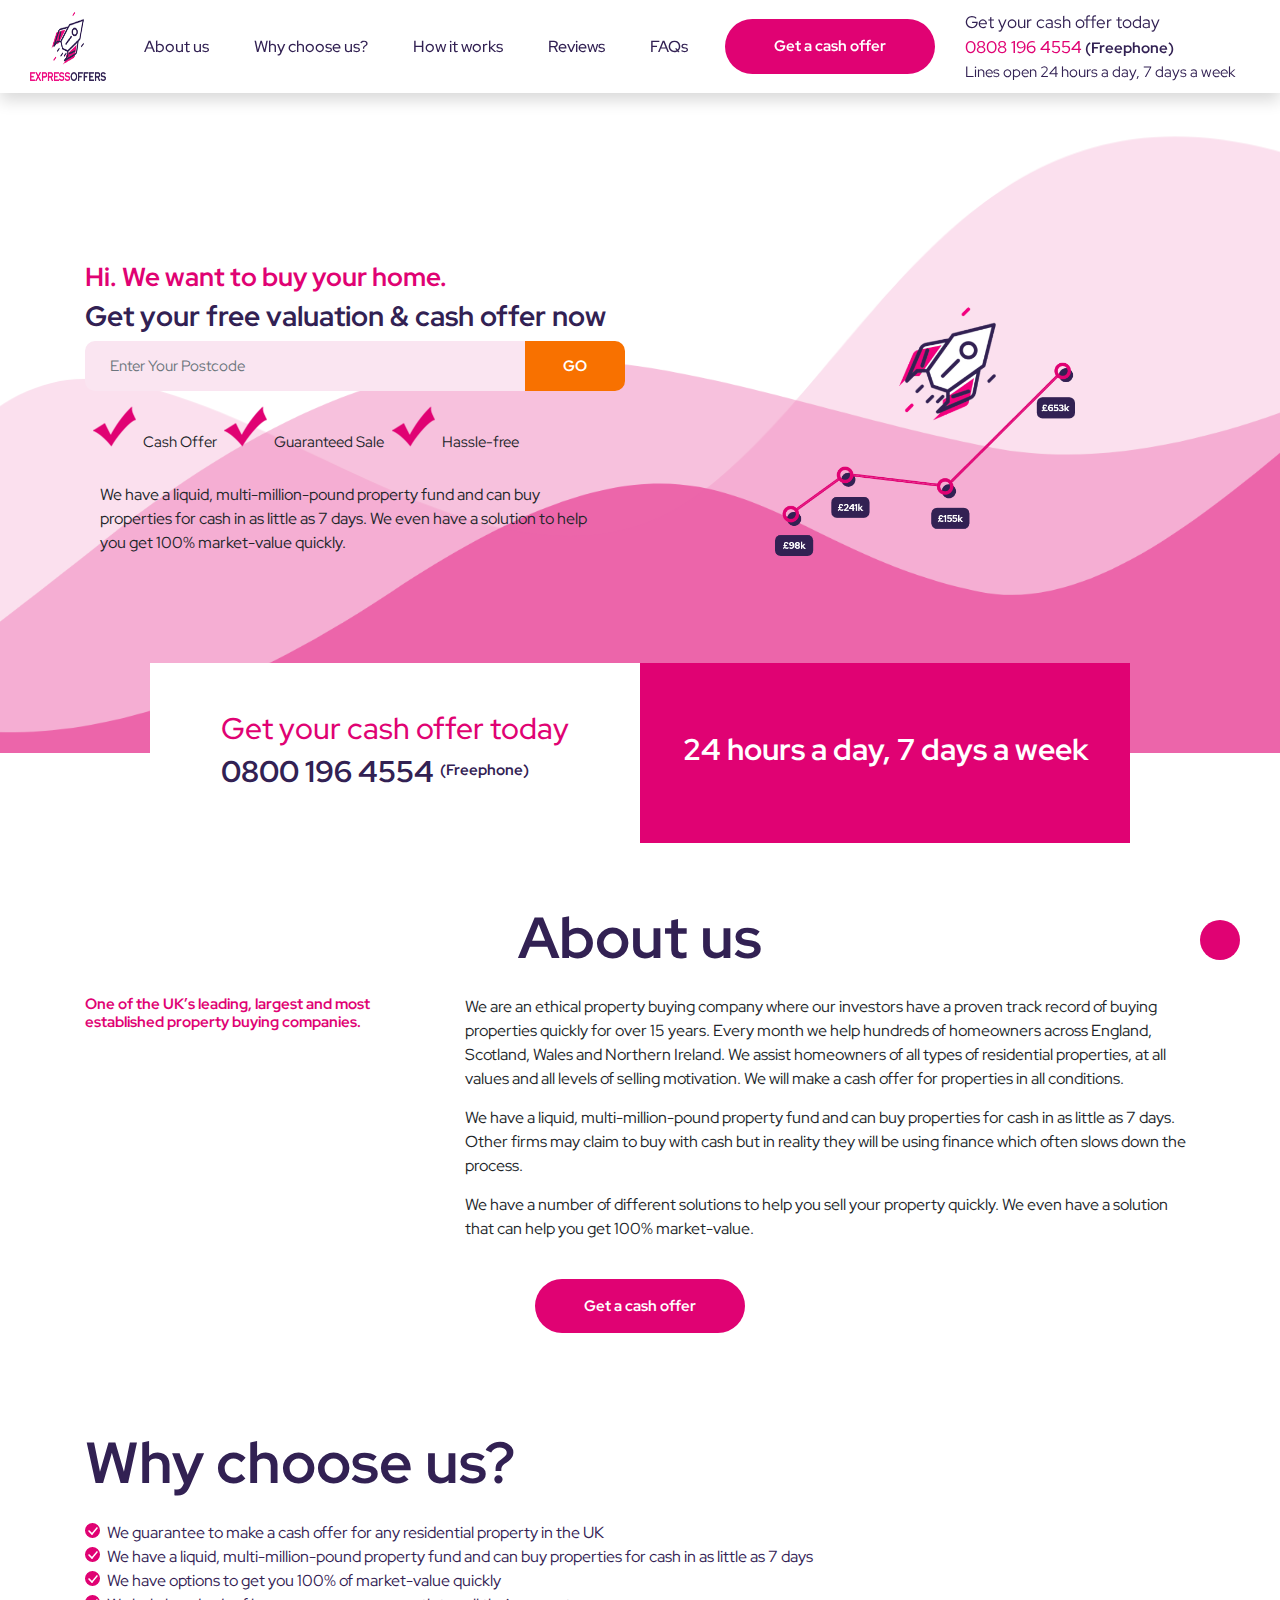
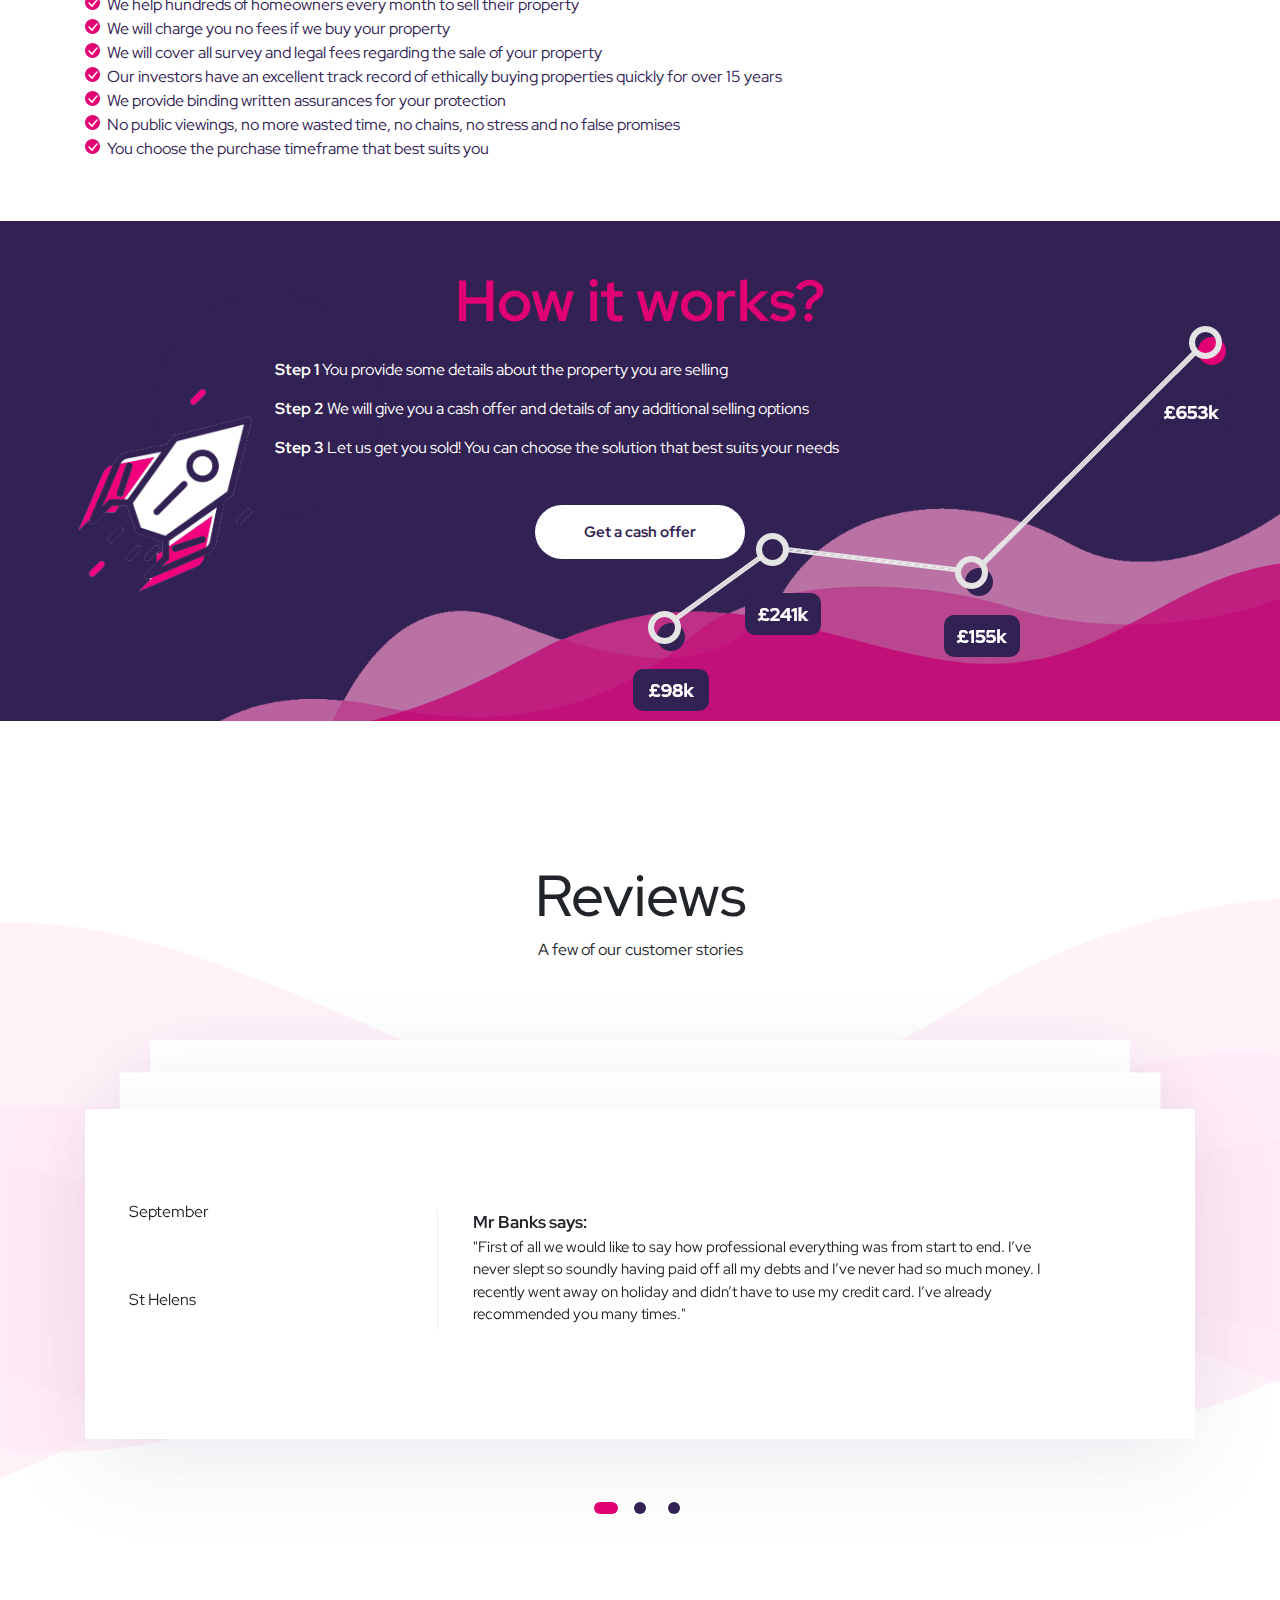
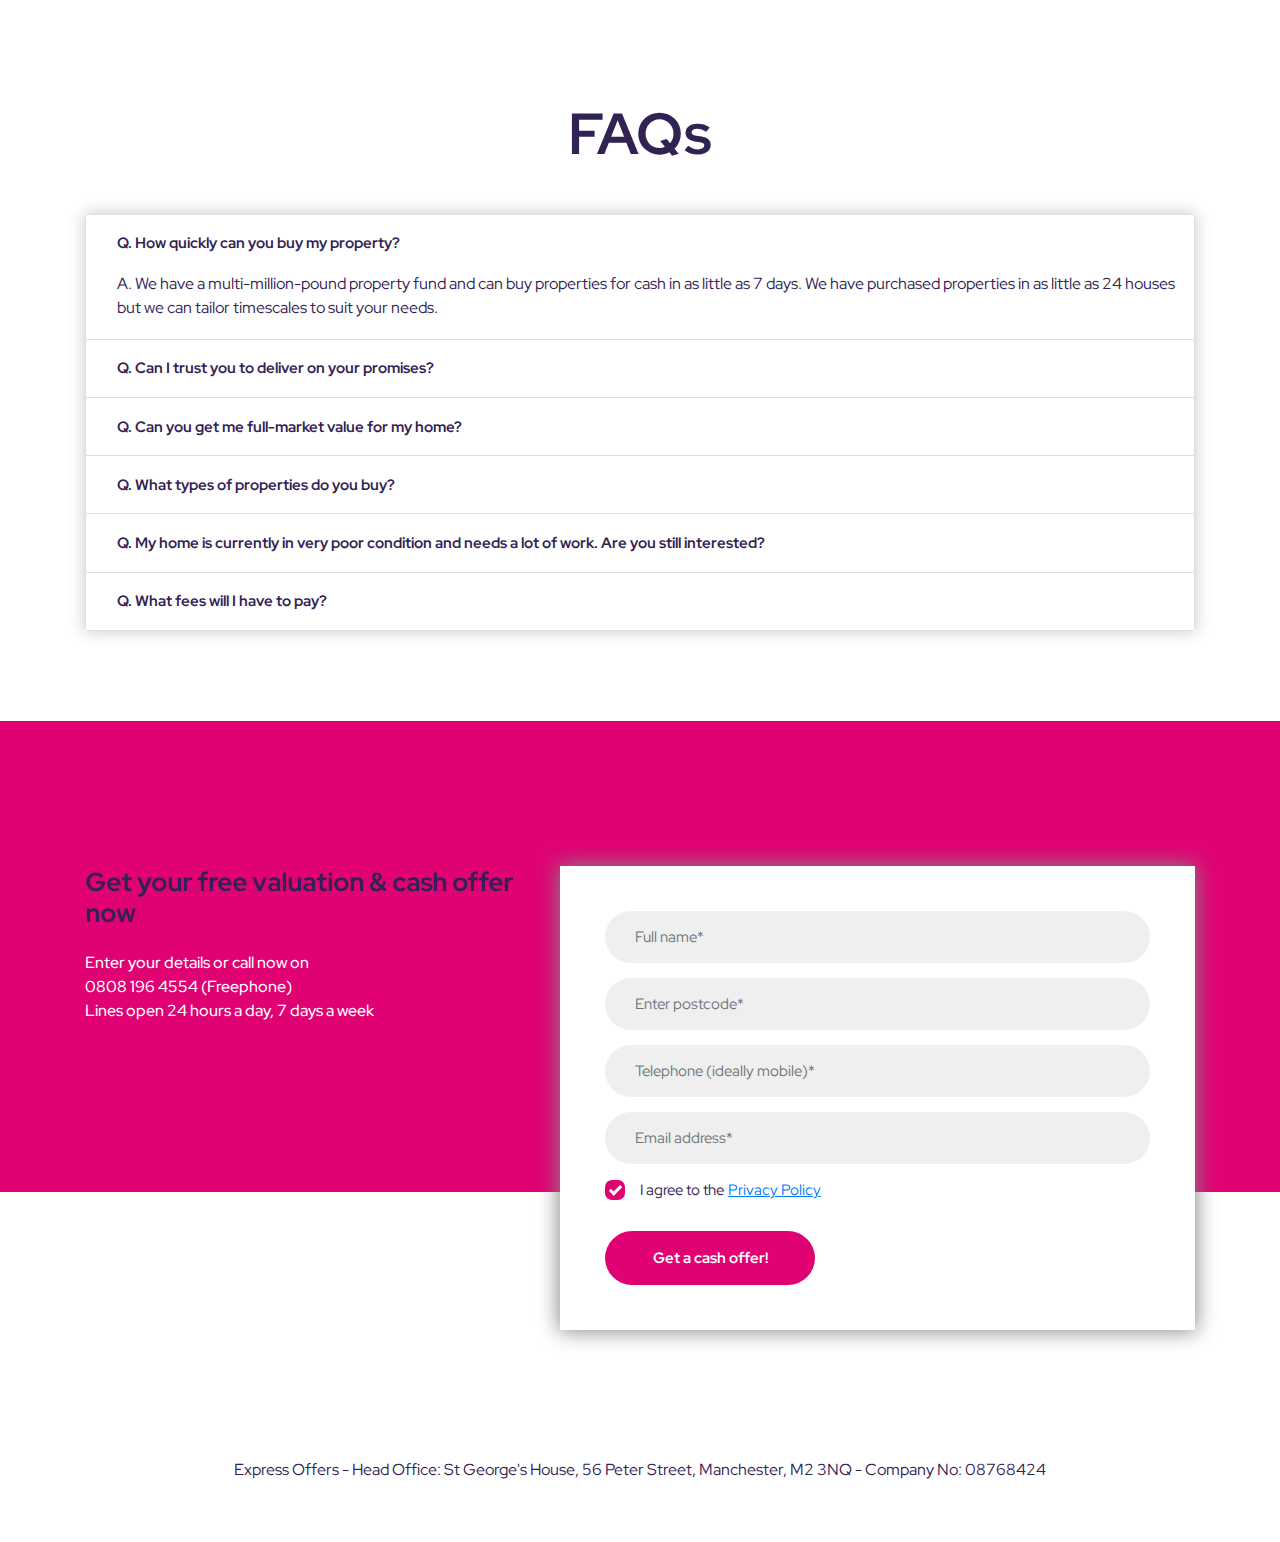
==== commit 68d7bd91: "Changes." ====
--- a/index.html
+++ b/index.html
@@ -89,7 +89,7 @@
 			<div class="container">
 				<div class="row">
 					<div class="col-lg-6 col-md-12">
-						<div class="pt-5">
+						<div class="pt-0">
 							<h1 class="--c-primary --fw-b --fs-36">Hi. We want to buy your home.
 								<!-- <button type="button" class="btn btn-primary" data-toggle="modal"
 									data-target="#staticBackdrop-1" style="
--- a/css/style.css
+++ b/css/style.css
@@ -612,8 +612,8 @@
   h1 {
     font-size: 1.75rem !important;
   }
-  .hero .hero-rocket {
-    width: 300px;
+  .hero .hero-rocket img {
+    width: 300px !important;
   }
   .cta-hero {
     height: 50px;
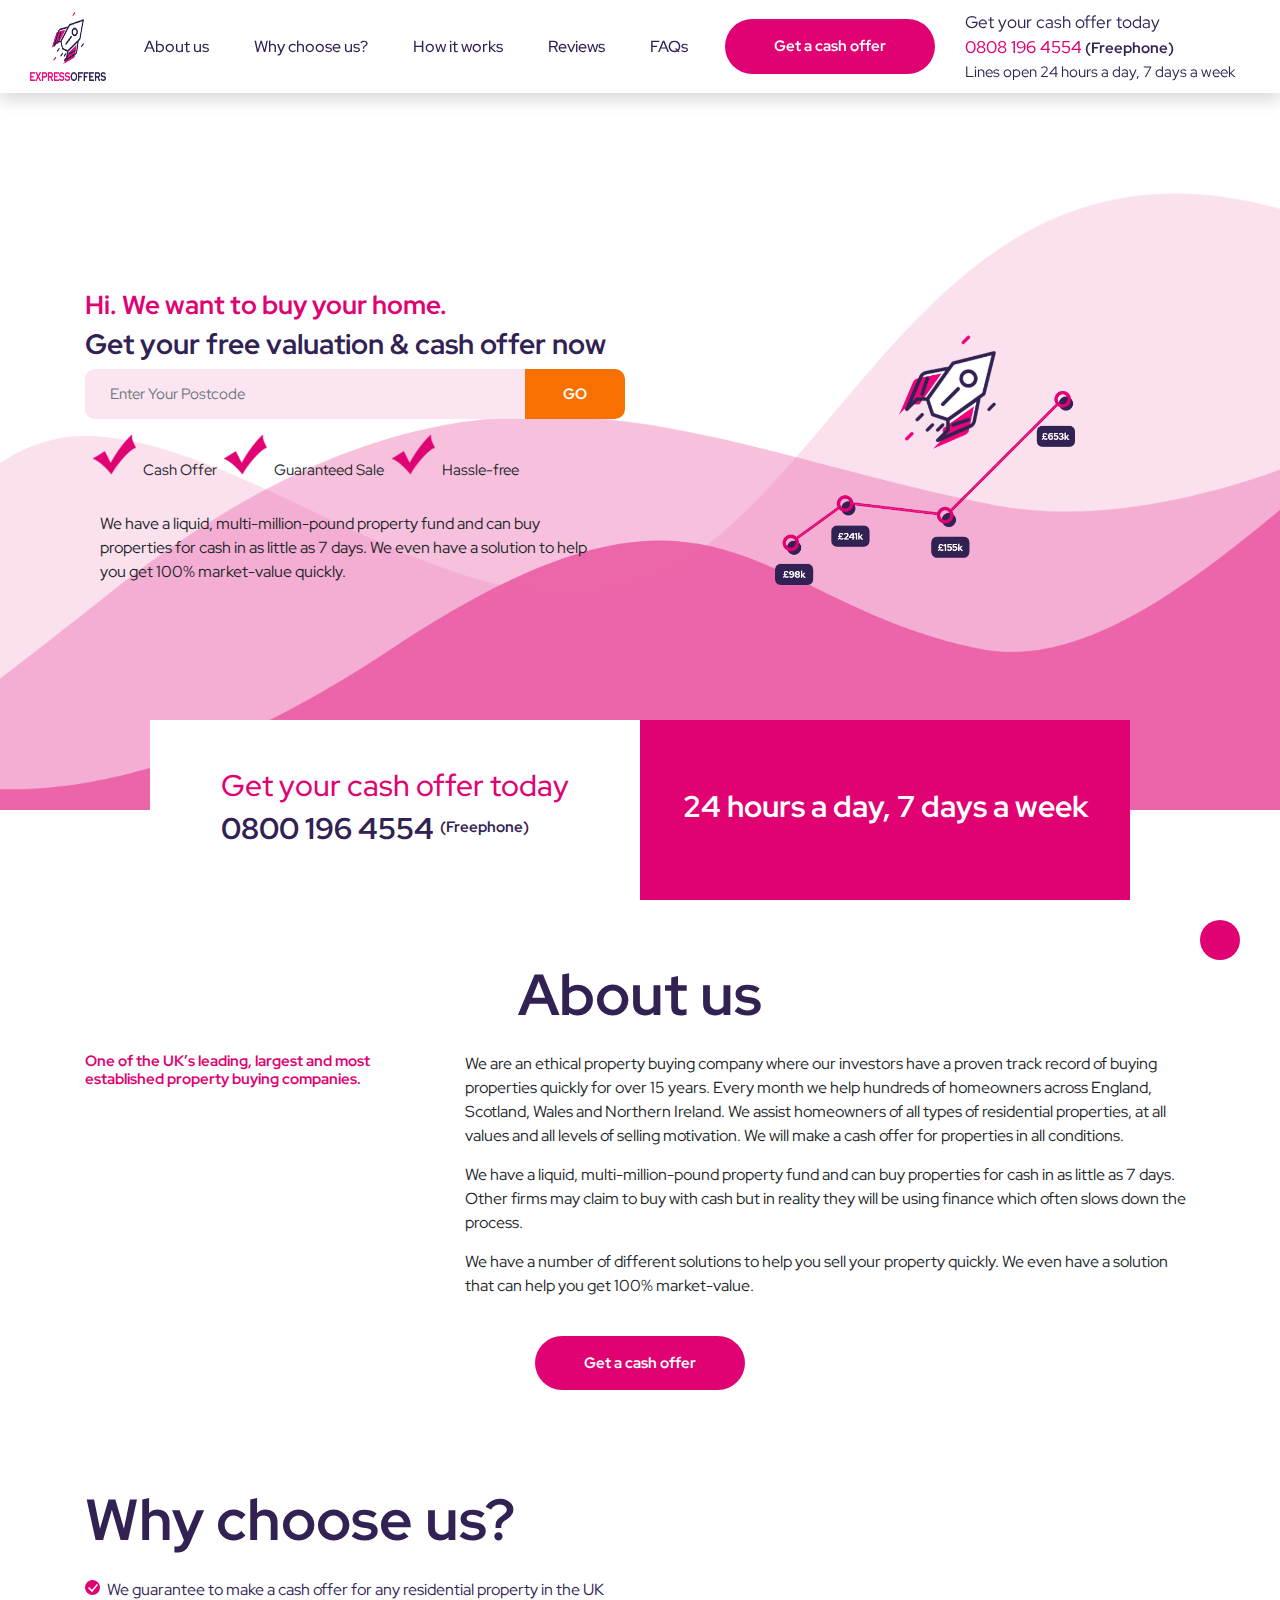
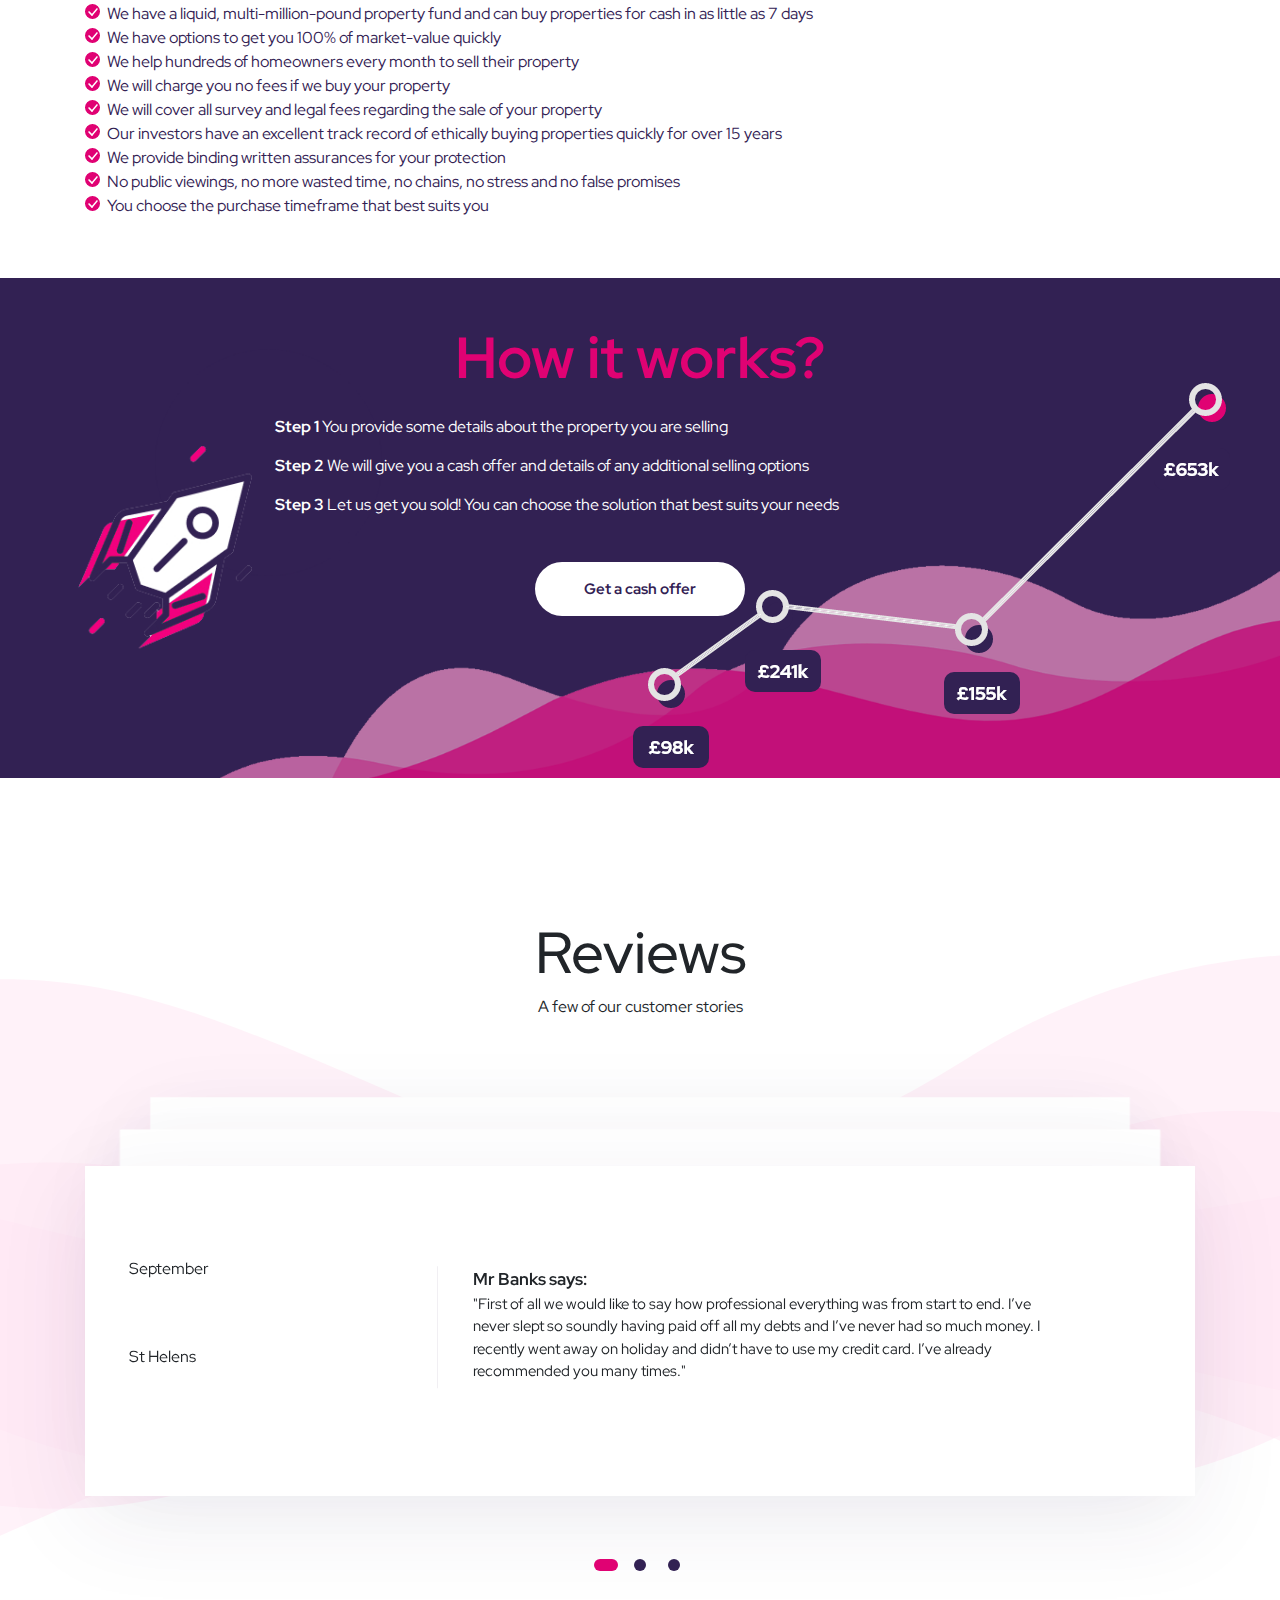
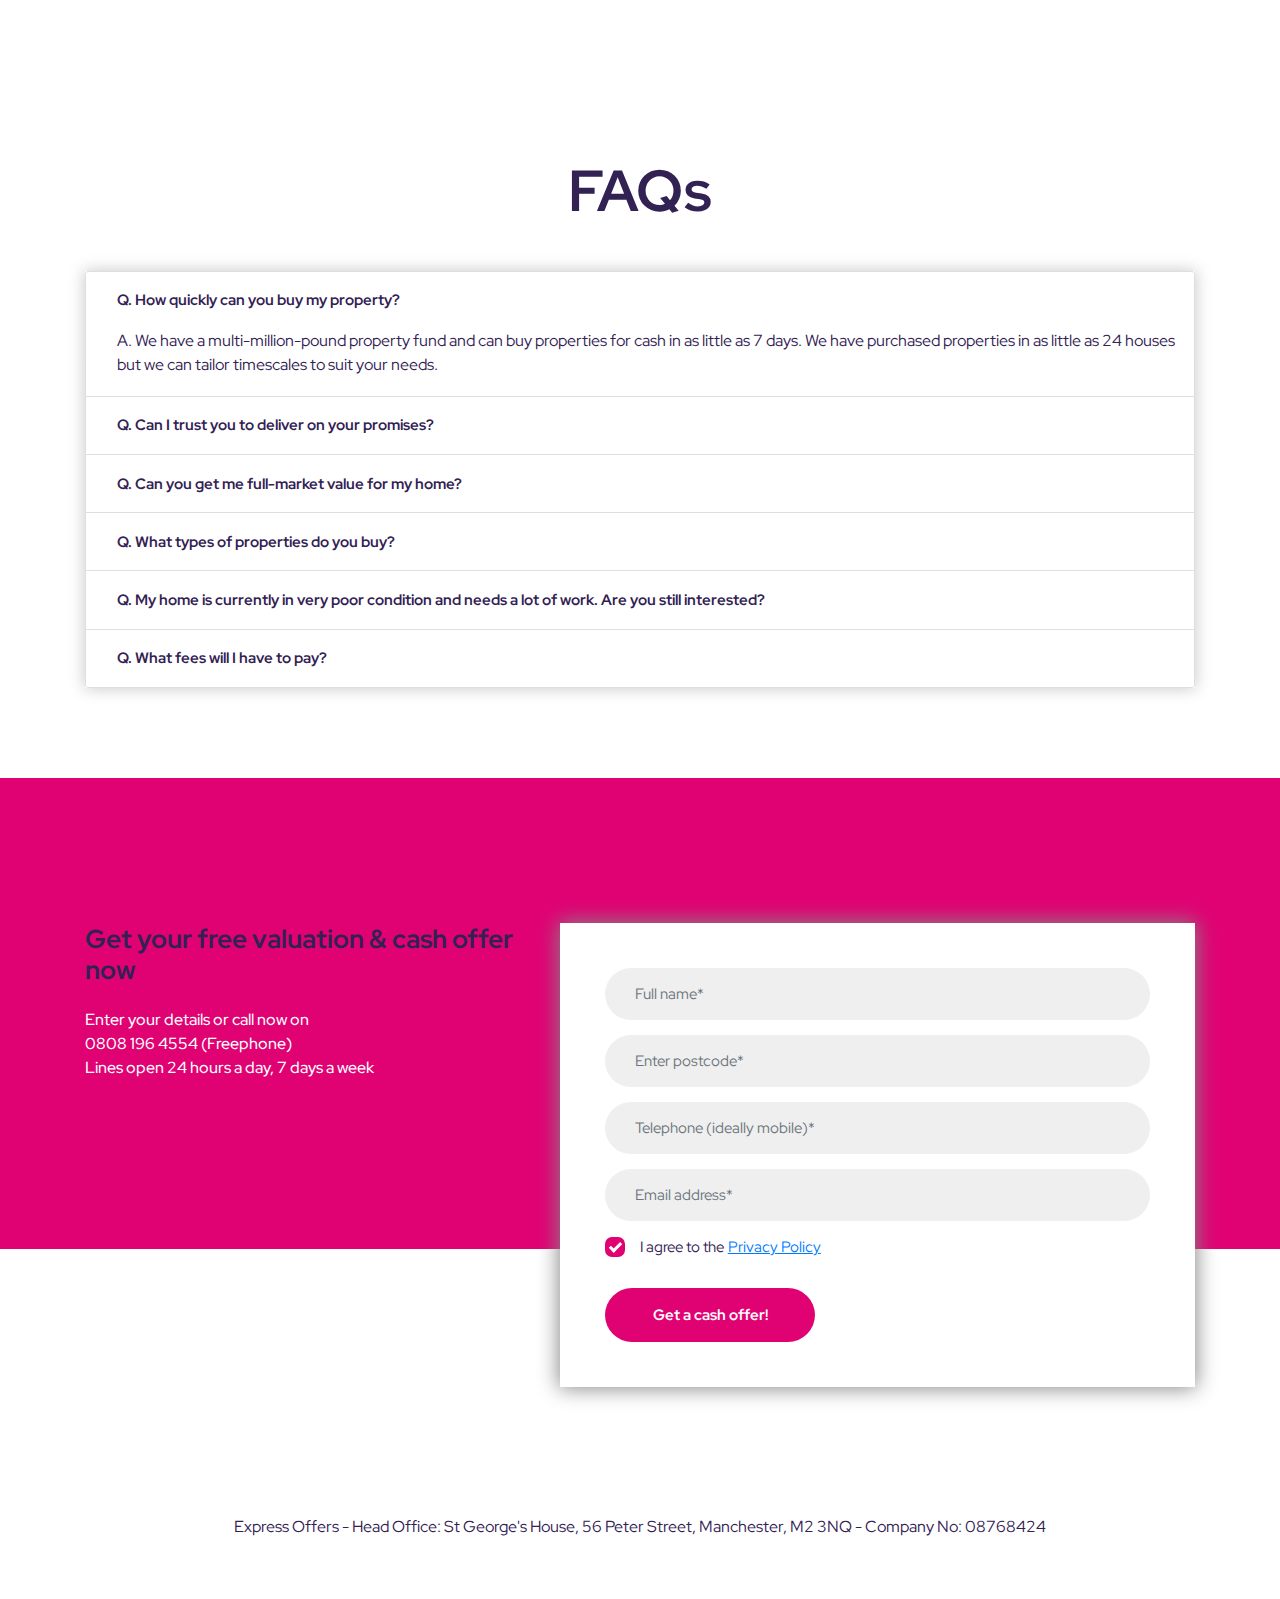
==== commit fbae7509: "Script Changes." ====
--- a/index.html
+++ b/index.html
@@ -134,7 +134,7 @@
 					</div>
 					<div class="col-lg-6 col-md-12 d-none d-lg-block">
 						<div class="d-flex justify-content-center align-items-center h-100 hero-rocket">
-							<img class="img-fluid" src="img/rocket.png" alt="">
+							<img src="img/rocket.png" alt="">
 						</div>
 					</div>
 				</div>
@@ -684,13 +684,18 @@
 
 		let intViewportHeight = window.innerHeight;
 
-		document.querySelector('.hero').style.height = (intViewportHeight - 240) + 'px';
-
-		function heroHeightSet(){
-			document.querySelector('.hero').style.height = (intViewportHeight - 240) + 'px';
-		}
-
-		window.addEventListener('resize', heroHeightSet);
+		let headerHeight = document.querySelector('header').offsetHeight;
+		let bannerHeight = document.querySelector('.advertisement').offsetHeight / 2;
+
+		let finalSubtractionNumber = headerHeight + bannerHeight;
+
+		document.querySelector('.hero').style.height = (intViewportHeight - finalSubtractionNumber) + 'px';
+
+		// function heroHeightSet(){
+		// 	document.querySelector('.hero').style.height = (intViewportHeight - 180) + 'px';
+		// }
+
+		// window.addEventListener('resize', heroHeightSet);
 
 	</script>
 
--- a/css/style.css
+++ b/css/style.css
@@ -613,7 +613,7 @@
     font-size: 1.75rem !important;
   }
   .hero .hero-rocket img {
-    width: 300px !important;
+    width: 300px;
   }
   .cta-hero {
     height: 50px;
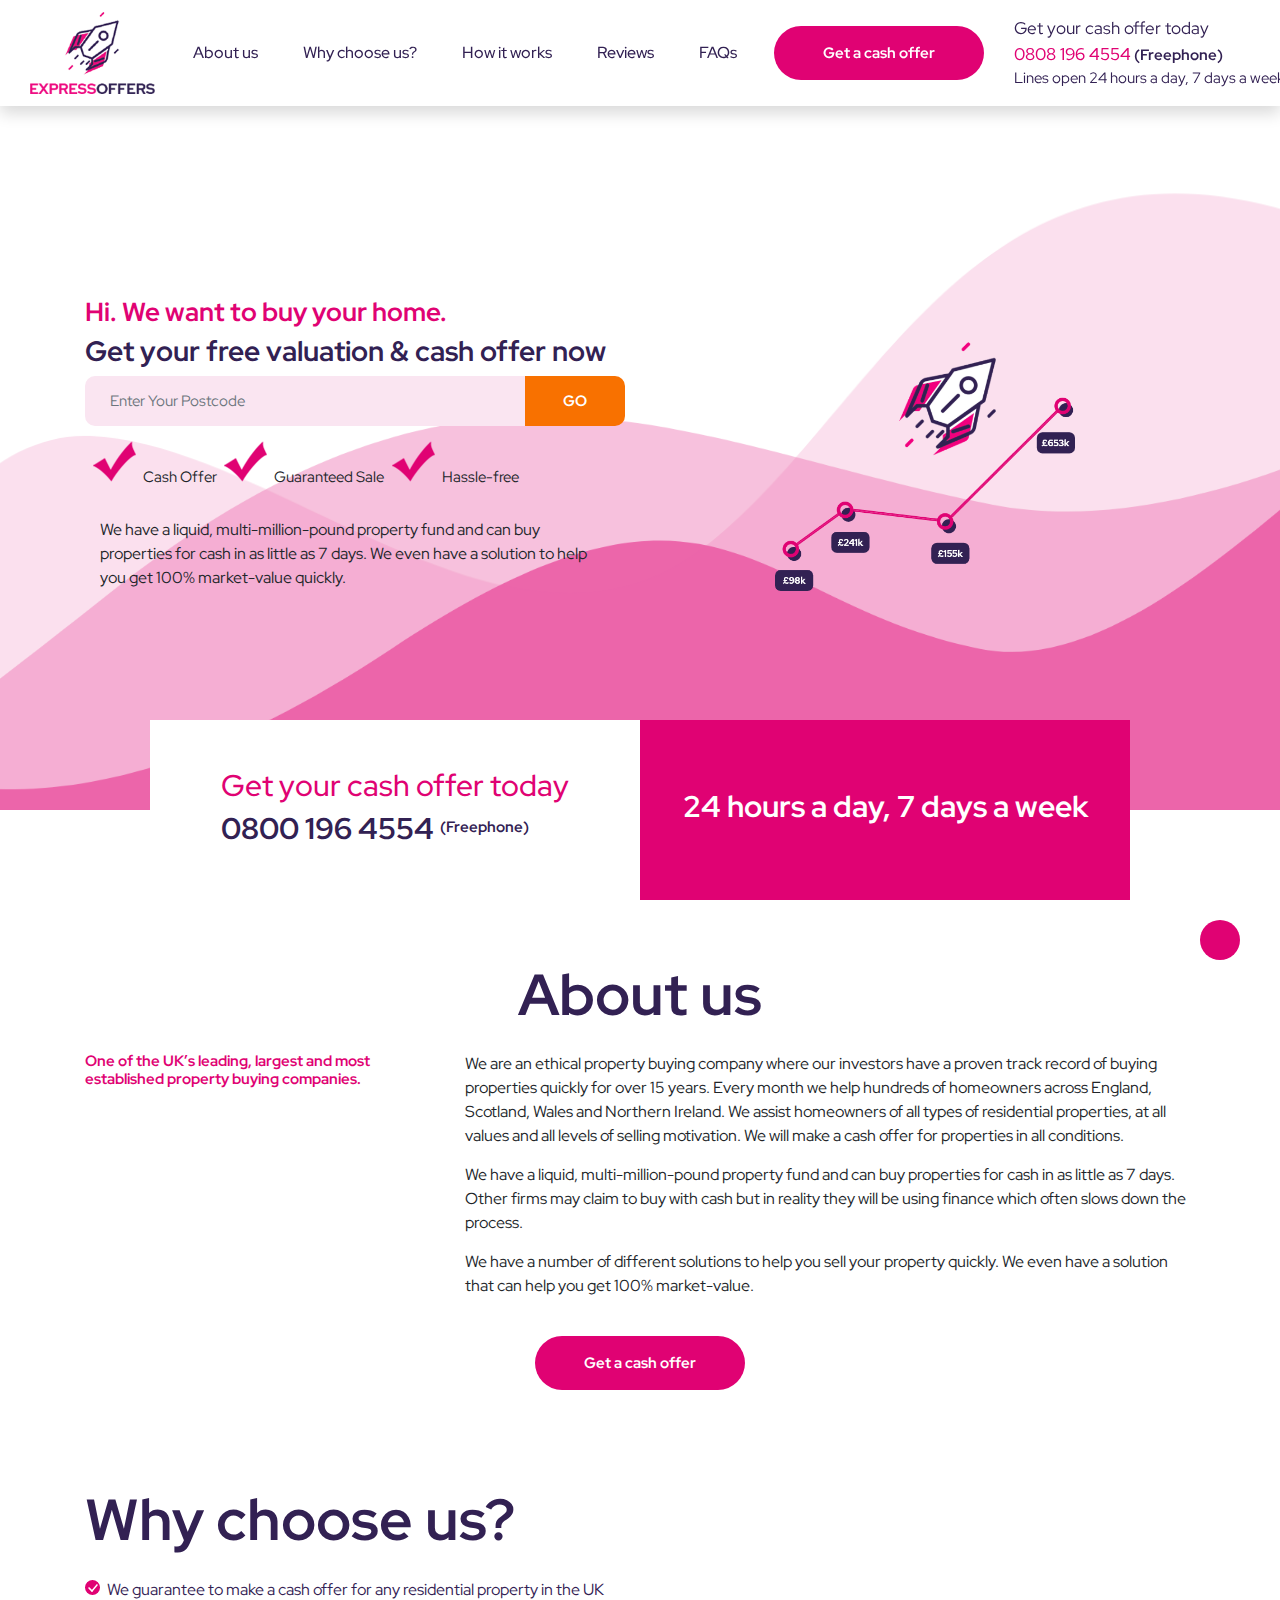
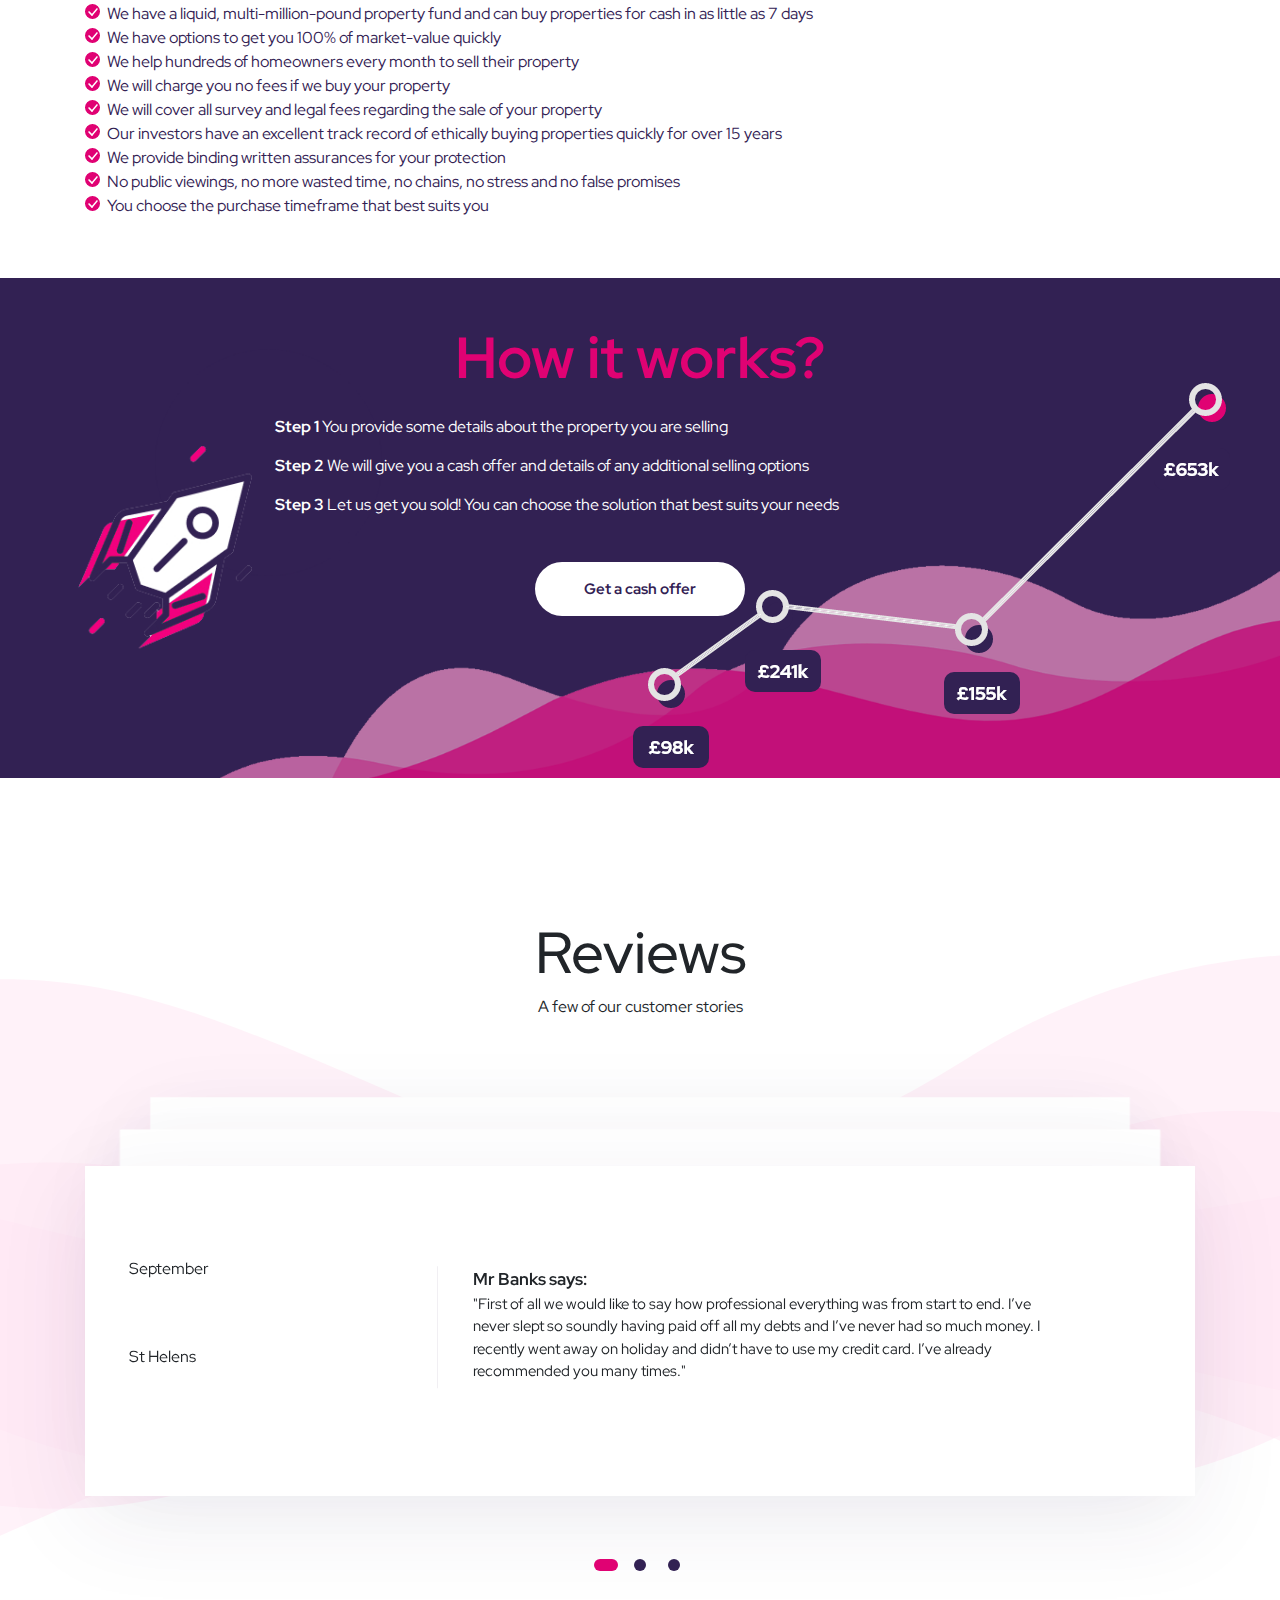
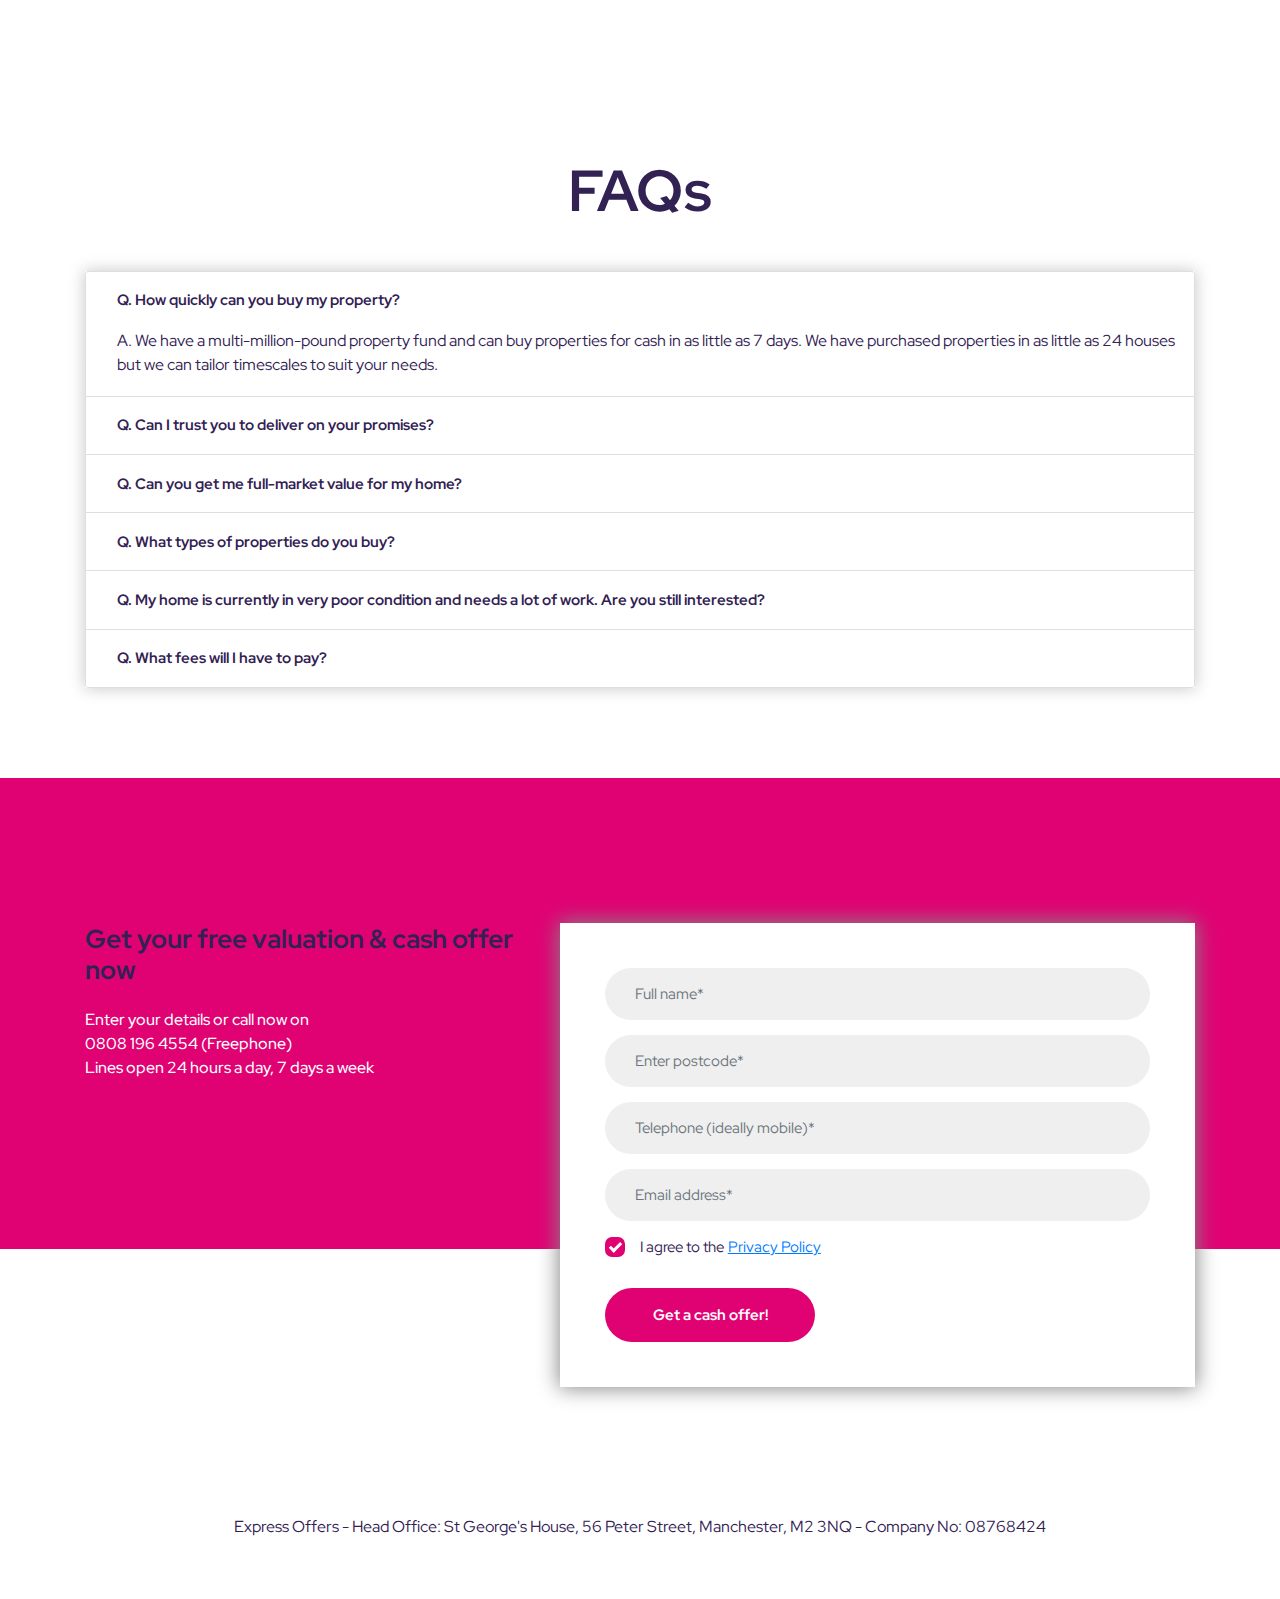
==== commit 412339aa: "Changes." ====
--- a/index.html
+++ b/index.html
@@ -683,20 +683,12 @@
 		});
 
 		let intViewportHeight = window.innerHeight;
-
 		let headerHeight = document.querySelector('header').offsetHeight;
 		let bannerHeight = document.querySelector('.advertisement').offsetHeight / 2;
-
 		let finalSubtractionNumber = headerHeight + bannerHeight;
 
 		document.querySelector('.hero').style.height = (intViewportHeight - finalSubtractionNumber) + 'px';
 
-		// function heroHeightSet(){
-		// 	document.querySelector('.hero').style.height = (intViewportHeight - 180) + 'px';
-		// }
-
-		// window.addEventListener('resize', heroHeightSet);
-
 	</script>
 
 </body>
--- a/css/style.css
+++ b/css/style.css
@@ -230,8 +230,7 @@
 }
 
 .main-navigation .navbar .navbar-brand img {
-  width: 100%;
-  height: 100%;
+  width: 125px;
 }
 
 .main-navigation .navbar .navbar-nav {
@@ -605,10 +604,6 @@
                 Media Queries
 ******************************************************/
 @media (max-width: 1366px) {
-  .navbar-brand {
-    height: 78px;
-    width: 120px;
-  }
   h1 {
     font-size: 1.75rem !important;
   }
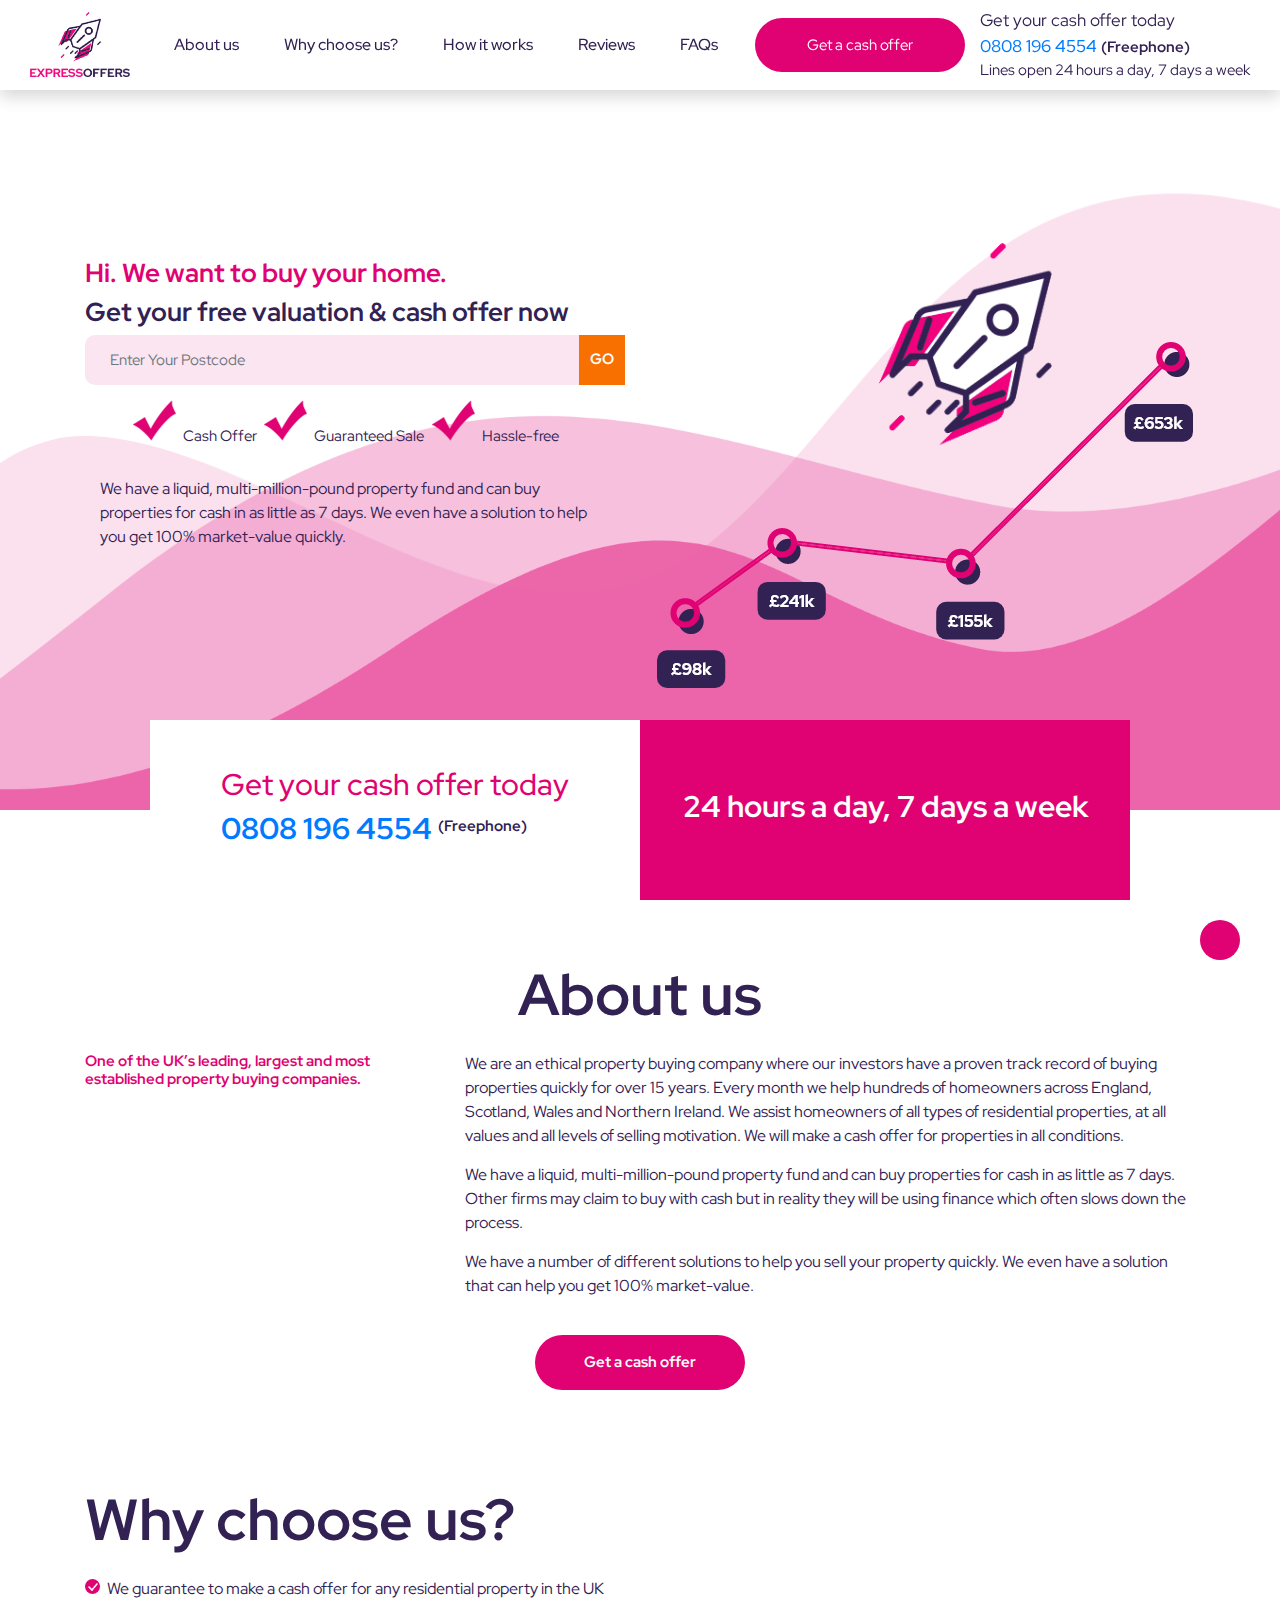
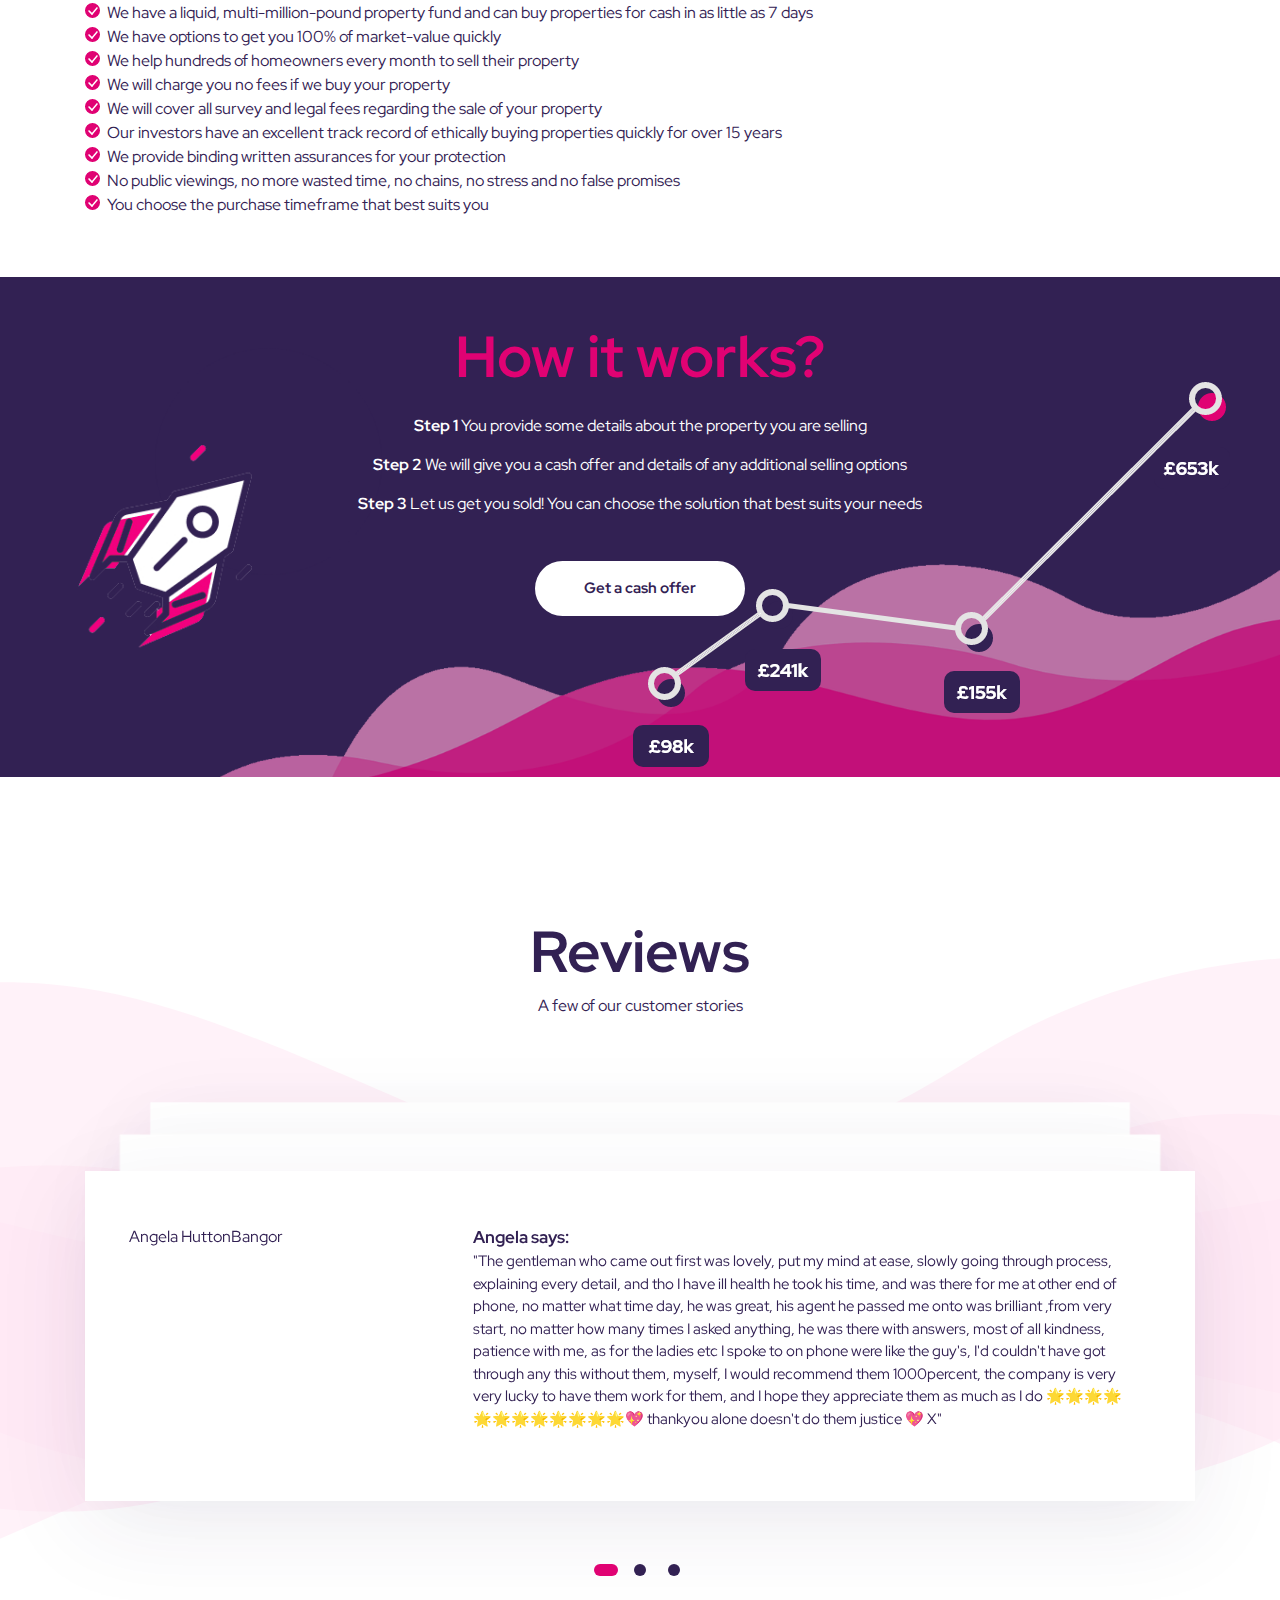
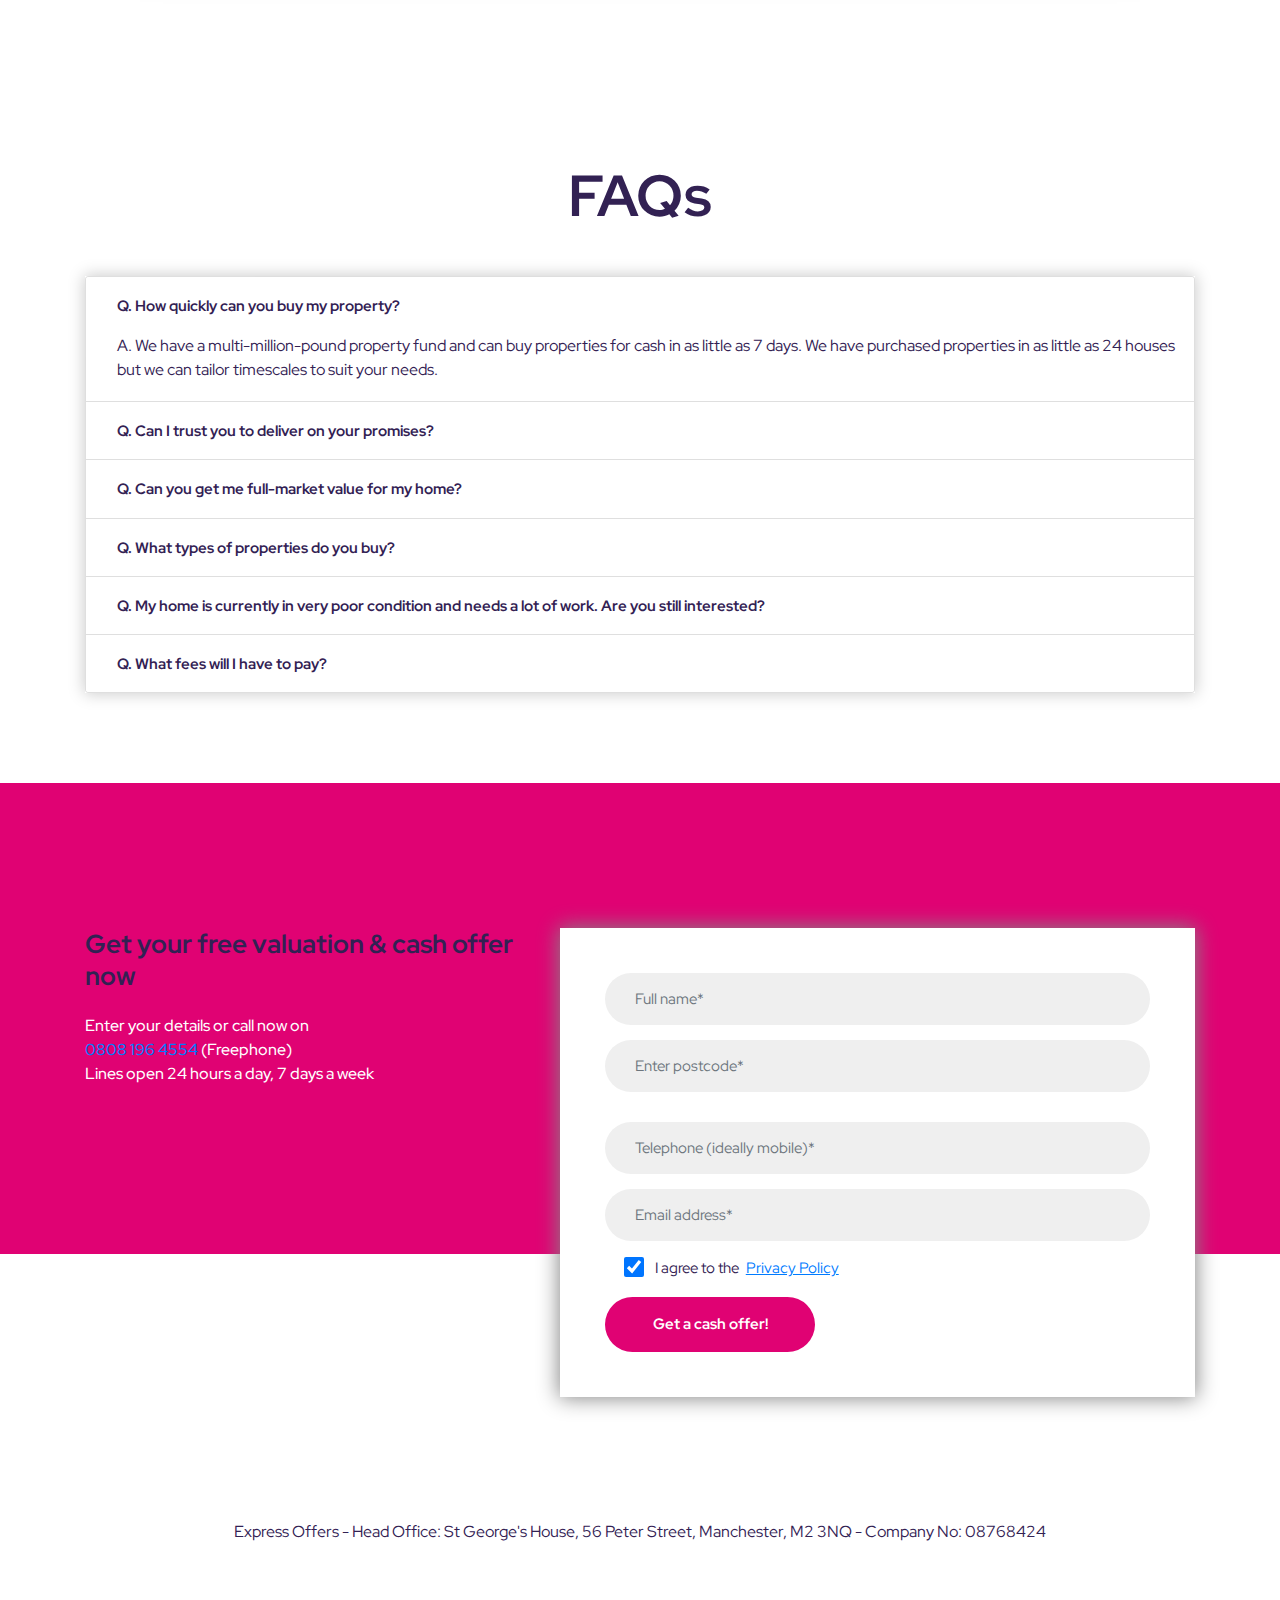
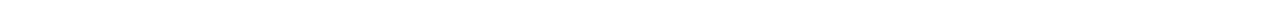
==== commit 48297195: "Changes." ====
--- a/index.html
+++ b/index.html
@@ -2,694 +2,947 @@
 <html lang="en">
 
 <head>
-	<meta charset="UTF-8">
-	<meta name="viewport" content="width=device-width, initial-scale=1.0">
-	<meta http-equiv="X-UA-Compatible" content="ie=edge">
-
-	<!-- Bootstrap CSS -->
-	<link rel="stylesheet" href="css/bootstrap.min.css">
-
-	<!-- Animate CSS -->
-	<link rel="stylesheet" href="css/animate.css">
-
-	<!-- Fontawesome Kit -->
-	<script src="js/fontawesome.js"></script>
-
-	<!-- Style -->
-	<link rel="stylesheet" href="css/style.css">
-
-	<!-- Slider -->
-	<link rel="stylesheet" href="css/slider.css">
-
-	<title>Express Offers</title>
+    <meta charset="UTF-8">
+    <meta name="viewport" content="width=device-width, initial-scale=1.0">
+    <meta http-equiv="X-UA-Compatible" content="ie=edge">
+
+    <!-- Bootstrap CSS -->
+    <link rel="stylesheet" href="css/bootstrap.min.css?v=1.0">
+
+    <!-- Animate CSS -->
+    <link rel="stylesheet" href="css/animate.css?v=1.0">
+
+    <!-- Fontawesome Kit -->
+    <script src="js/fontawesome.js?v=1.0"></script>
+
+    <!-- Style -->
+    <link rel="stylesheet" href="css/style.css?v=1.0">
+
+    <!-- Slider -->
+    <link rel="stylesheet" href="css/slider.css?v=1.0">
+
+    <link rel="shortcut icon" href="img/favicon.png" type="image/x-icon">
+
+    <title>Express Offers</title>
 </head>
-
-<body data-spy="scroll" data-target=".navbar" data-offset="200">
-
-	<header data-scroll-header class="main-navigation animated slideInDown">
-		<nav class="navbar navbar-expand-xl navbar-light bg-white shadow">
-			<div class="container-fluid">
-				<a class="navbar-brand" href="#hero"><img src="img/logo.png" alt=""></a>
-
-				<div class="d-none information-top">
-					<div class="d-flex flex-column">
-						<p class="--fs-18 m-0 --c-secondary">Get your cash offer today</p>
-						<p class="m-0"><span class="--c-primary --fw-m --fs-18">0808 196 4554</span>
-							<span class="--fs-16 --fw-b --c-secondary">(Freephone)</span></p>
-						<p class="--fs-16 m-0 --c-secondary">Lines open 24 hours a day, 7 days a week</p>
-					</div>
-				</div>
-
-
-				<button class="navbar-toggler" type="button" data-toggle="collapse"
-					data-target="#navbarSupportedContent" aria-controls="navbarSupportedContent" aria-expanded="false"
-					aria-label="Toggle navigation">
-					<span class="navbar-toggler-icon"></span>
-				</button>
-
-				<div class="collapse navbar-collapse" id="navbarSupportedContent">
-					<ul class="nav navbar-nav ml-auto">
-						<li class="nav-item active">
-							<a class="nav-link --fw-m --c-secondary" href="#about">About us</a>
-						</li>
-						<li class="nav-item">
-							<a class="nav-link --fw-m --c-secondary" href="#whyChoose">Why choose us?</a>
-						</li>
-						<li class="nav-item">
-							<a class="nav-link --fw-m --c-secondary" href="#how">How it works</a>
-						</li>
-						<li class="nav-item">
-							<a class="nav-link --fw-m --c-secondary" href="#program">Reviews</a>
-						</li>
-						<li class="nav-item">
-							<a class="nav-link --fw-m --c-secondary" href="#faq">FAQs</a>
-						</li>
-						<li class="nav-item">
-							<a class="btn --custom-button --fw-b" href="javascript:void(0);">Get a cash offer</a>
-						</li>
-						<li class="nav-item">
-							<div class="information">
-								<p class="--fs-18 m-0 --c-secondary">Get your cash offer today</p>
-								<p class="m-0"><span class="--c-primary --fw-m --fs-18">0808 196 4554</span>
-									<span class="--fs-16 --fw-b --c-secondary">(Freephone)</span></p>
-								<p class="--fs-16 m-0 --c-secondary">Lines open 24 hours a day, 7 days a week</p>
-							</div>
-						</li>
-					</ul>
-				</div>
-			</div>
-		</nav>
-	</header>
-
-	<div class="hero" id="hero">
-
-		<div class="wave"></div>
-
-		<div class="hero-content">
-			<div class="container">
-				<div class="row">
-					<div class="col-lg-6 col-md-12">
-						<div class="pt-0">
-							<h1 class="--c-primary --fw-b --fs-36">Hi. We want to buy your home.
-								<!-- <button type="button" class="btn btn-primary" data-toggle="modal"
-									data-target="#staticBackdrop-1" style="
-    position: absolute;
-    z-index: 99999;
-    top: -50px;
-">
-									every 5 second
-								</button>
-								<button type="button" class="btn btn-primary" data-toggle="modal"
-									data-target="#staticBackdrop-2" style="
-    position: absolute;
-    z-index: 99999;
-    top: -50px;
-    left: 270px;
-">
-									Last step
-								</button> -->
-							</h1>
-							<h1 class="--c-secondary --fw-b --fs-30">Get your free valuation & cash offer now</h1>
-							<div class="cta-hero">
-								<div class="input-group mb-3">
-									<input type="text" class="form-control --bg-light-pink border-0 --fs-16"
-										placeholder="Enter Your Postcode" aria-label="Recipient's username"
-										aria-describedby="button-addon2">
-									<div class="input-group-append">
-										<a href="javascript:void(0);"
-											class="btn d-flex align-items-center justify-content-center --bg-orange --c-white border-0 --fs-16 --fw-b"
-											type="button" id="button-addon2">GO</a>
-									</div>
-								</div>
-							</div>
-							<ul class="hero-list d-flex list-unstyled">
-								<li class="m-0 ml-2 --fs-16">Cash Offer</li>
-								<li class="m-0 ml-2 --fs-16">Guaranteed Sale</li>
-								<li class="m-0 ml-2 --fs-16">Hassle-free</li>
-							</ul>
-							<p class="p-3">We have a liquid, multi-million-pound property fund and can buy properties
-								for cash in as little as 7 days. We even have a solution to help you get 100%
-								market-value quickly.</p>
-						</div>
-					</div>
-					<div class="col-lg-6 col-md-12 d-none d-lg-block">
-						<div class="d-flex justify-content-center align-items-center h-100 hero-rocket">
-							<img src="img/rocket.png" alt="">
-						</div>
-					</div>
-				</div>
-			</div>
-		</div>
-	</div>
-
-	<div class="position-relative">
-		<div class="advertisement">
-			<div class="advertisement__left --bg-white">
-				<div>
-					<h2 class="--c-primary --fw-m">Get your cash offer today</h2>
-					<h2 class="--fw-b --c-secondary">0800 196 4554 <sup class="--fs-16">(Freephone)</sup></h2>
-				</div>
-			</div>
-			<div class="advertisement__right --bg-primary">
-				<h2 class="--fw-b --c-white">24 hours a day, 7 days a week</h2>
-			</div>
-		</div>
-	</div>
-
-	<section class="about" id="about">
-		<div class="container">
-			<h1 class="--fs-62 --fw-b text-center mb-4 --c-secondary">About us</h1>
-			<div class="row">
-				<div class="col-lg-4">
-					<h3 class="--fs-16 --fw-b --c-primary">One of the UK’s leading, largest and most established
-						property buying
-						companies.</h3>
-				</div>
-				<div class="col-lg-8">
-					<p>We are an ethical property buying company where our investors have a proven track record of
-						buying properties quickly for over 15 years. Every month we help hundreds of homeowners across
-						England, Scotland, Wales and Northern Ireland. We assist homeowners of all types of residential
-						properties, at all values and all levels of selling motivation. We will make a cash offer for
-						properties in all conditions. </p>
-					<p>We have a liquid, multi-million-pound property fund and can buy properties for cash in as little
-						as 7 days. Other firms may claim to buy with cash but in reality they will be using finance
-						which often slows down the process.</p>
-					<p> We have a number of different solutions to help you sell your property quickly. We even have a
-						solution that can help you get 100% market-value.</p>
-				</div>
-			</div>
-			<div class="d-flex justify-content-center mt-4">
-				<a href="javascript:void(0);" class="btn --custom-button --fw-b --fs-16 d-block">Get a cash offer</a>
-			</div>
-		</div>
-	</section>
-
-	<section class="whychoose p-5" id="whyChoose">
-		<div class="container">
-			<h1 class="--fs-62 --fw-b mb-4 --c-secondary">Why choose us?</h1>
-			<ul class="p-0 --c-secondary">
-				<li>We guarantee to make a cash offer for any residential property in the UK
-				</li>
-				<li>We have a liquid, multi-million-pound property fund and can buy properties for cash in as little as
-					7 days
-				</li>
-				<li>We have options to get you 100% of market-value quickly
-				</li>
-				<li>We help hundreds of homeowners every month to sell their property
-				</li>
-				<li>We will charge you no fees if we buy your property
-				</li>
-				<li>We will cover all survey and legal fees regarding the sale of your property
-				</li>
-				<li>Our investors have an excellent track record of ethically buying properties quickly for over 15
-					years
-				</li>
-				<li>We provide binding written assurances for your protection
-				</li>
-				<li>No public viewings, no more wasted time, no chains, no stress and no false promises
-				</li>
-				<li>You choose the purchase timeframe that best suits you</li>
-			</ul>
-		</div>
-	</section>
-
-	<section class="how position-relative p-5" id="how">
-		<h1 class="--fs-62 --fw-b mb-4 text-center --c-primary">How it works?</h1>
-		<div class="container">
-			<div class="row">
-				<div class="col-2">
-					<div class="d-lg-flex d-sm-none d-md-none justify-content-end how__rocket">
-						<img src="img/rocket-alone.png" class="text-left" alt="">
-					</div>
-				</div>
-				<div class="col-8 ">
-					<div class="text-white">
-						<p><strong>Step 1</strong> You provide some details about the property you are selling</p>
-						<p><strong>Step 2</strong> We will give you a cash offer and details of any additional
-							selling options</p>
-						<p><strong>Step 3</strong> Let us get you sold! You can choose the solution that best suits
-							your needs</p>
-					</div>
-					<div class="d-flex justify-content-center position-relative how__button mt-5">
-						<a href="javascript:void(0);"
-							class="btn --custom-button --custom-button-white --fw-b --fs-16">Get a cash offer</a>
-					</div>
-				</div>
-			</div>
-
-			<div class="position-absolute how__graph">
-				<img src="img/graph.png" alt="">
-			</div>
-
-		</div>
-	</section>
-
-	<section
-		class="section section-inset-2 section-inset-3 bg-default text-center position-relative novi-bg novi-bg-img"
-		id="program">
-		<svg class="wave-light wave-light-reverse-y wave-light-2" width="1920" height="1060" viewBox="0 0 1920 1060"
-			fill="none">
-			<path class="wave-path"
-				d="M1270.8 218.376C1568.83 102.736 1850.63 180.948 2030.21 307.382C2032.51 308.998 2034.48 310.988 2036.1 313.28L2244.6 608.07C2253.3 620.368 2249.27 637.477 2235.62 643.849C2136.91 689.931 1934.93 754.715 1745.59 720.317C1486.28 673.211 1150.28 423.428 797.391 434.116C526.793 442.311 106.516 537.961 -92.8574 590.62C-106.447 594.21 -120.226 585.95 -123.559 572.295L-211.97 210.086C-214.872 198.199 -208.784 185.922 -197.319 181.649C-86.282 140.272 153.264 93.3374 366.435 189.479C649.935 317.339 970.87 334.757 1270.8 218.376Z"
-				fill="#4D4468"></path>
-			<path class="wave-path"
-				d="M772.48 255.118C380.165 103.024 9.24323 206.281 -226.745 372.767C-229.039 374.385 -231.01 376.373 -232.632 378.664L-512.582 774.127C-521.29 786.427 -517.274 803.55 -503.683 810.064C-377.112 870.73 -105.683 960.41 148.442 914.284C489.263 852.422 930.89 524.399 1394.72 538.435C1753.87 549.303 2313.64 677.282 2572.46 745.98C2586.04 749.585 2599.94 741.362 2603.28 727.711L2722.96 237.787C2725.87 225.895 2719.88 213.66 2708.45 209.275C2565.44 154.399 2245.45 89.0608 1961.15 217.17C1588.53 385.08 1166.7 407.953 772.48 255.118Z"
-				fill="#4D4468"></path>
-			<path class="wave-path"
-				d="M1447.25 805.997C1794.64 1025.39 2182.35 991.059 2453.13 870.614C2455.6 869.515 2457.81 868.064 2459.73 866.318L2833.15 525.603C2842.65 516.93 2842.3 503.238 2831.92 495.349C2724.31 413.548 2478 274.243 2215.74 273.626C1867.52 272.805 1356.87 514.147 906.52 416.969C558.455 341.862 42.8667 116.692 -194.437 2.73577C-207.328 -3.45464 -223.54 1.25043 -229.521 12.9186L-466.827 475.879C-471.469 484.935 -468.544 495.538 -459.301 501.375C-333.611 580.741 -34.896 703.74 275.402 629.247C680.162 532.076 1098.27 585.601 1447.25 805.997Z"
-				fill="#4D4468"></path>
-		</svg>
-		<div class="container">
-			<h1 class="wow fadeInUp --fs-62" style="visibility: visible; animation-name: fadeInUp;">Reviews</h1>
-			<p class="big offset-top-5 wow fadeInUp" data-wow-delay=".05s"
-				style="visibility: visible; animation-delay: 0.05s; animation-name: fadeInUp;">A few of our customer
-				stories</p>
-			<div class="swiper-container swiper-slider swiper-slider-2 swiper-fix swiper-container-coverflow swiper-container-3d swiper-container-initialized swiper-container-vertical"
-				data-loop="false" data-direction="vertical" data-effect="coverflow" data-centered-slides="true"
-				data-slides-per-view="auto" data-initial-slide="2">
-				<div class="swiper-wrapper"
-					style="transition-duration: 0ms; transform: translate3d(0px, -585px, 0px); perspective-origin: 825px 50%;">
-					<div class="swiper-slide"
-						style="transition-duration: 0ms; transform: translate3d(0px, 560px, -160px) rotateX(0deg) rotateY(0deg); z-index: -1;">
-						<article class="program">
-							<div class="row row-fix">
-								<div class="col-md-4 program-left">
-									<div class="program-info">
-										<div class="heading-4 program-month">September</div>
-										<div class="program-time">St Helens</div>
-									</div>
-								</div>
-								<div class="col-md-8 col-xl-7">
-									<div class="heading-3 program-title --fw-b --fs-18">Mr Banks says:</div>
-									<p class="--fw-r --fs-16">"First of all we would like to say how professional
-										everything
-										was from start to end. I’ve never slept so soundly having paid off all my debts
-										and
-										I’ve never had so much money. I recently went away on holiday and didn’t have to
-										use
-										my credit card. I’ve already
-										recommended you many times."</p>
-								</div>
-							</div>
-						</article>
-					</div>
-					<div class="swiper-slide swiper-slide-prev"
-						style="transition-duration: 0ms; transform: translate3d(0px, 280px, -80px) rotateX(0deg) rotateY(0deg); z-index: 0;">
-						<article class="program">
-							<div class="row row-fix">
-								<div class="col-md-4 program-left">
-									<div class="program-info">
-										<div class="heading-4 program-month">September</div>
-										<div class="program-time">St Helens</div>
-									</div>
-								</div>
-								<div class="col-md-8 col-xl-7">
-									<div class="heading-3 program-title --fw-b --fs-18">Mr Banks says:</div>
-									<p class="--fw-r --fs-16">"First of all we would like to say how professional
-										everything
-										was from start to end. I’ve never slept so soundly having paid off all my debts
-										and
-										I’ve never had so much money. I recently went away on holiday and didn’t have to
-										use
-										my credit card. I’ve already
-										recommended you many times."</p>
-								</div>
-							</div>
-						</article>
-					</div>
-					<div class="swiper-slide swiper-slide-active"
-						style="transition-duration: 0ms; transform: translate3d(0px, 0px, 0px) rotateX(0deg) rotateY(0deg); z-index: 1;">
-						<article class="program">
-							<div class="row row-fix">
-								<div class="col-md-4 program-left">
-									<div class="program-info">
-										<div class="heading-4 program-month">September</div>
-										<div class="program-time">St Helens</div>
-									</div>
-								</div>
-								<div class="col-md-8 col-xl-7">
-									<div class="heading-3 program-title --fw-b --fs-18">Mr Banks says:</div>
-									<p class="--fw-r --fs-16">"First of all we would like to say how professional
-										everything
-										was from start to end. I’ve never slept so soundly having paid off all my debts
-										and
-										I’ve never had so much money. I recently went away on holiday and didn’t have to
-										use
-										my credit card. I’ve already
-										recommended you many times."</p>
-								</div>
-							</div>
-						</article>
-					</div>
-				</div>
-				<!--Swiper Pagination-->
-				<div class="swiper-pagination swiper-pagination-clickable swiper-pagination-bullets"><span
-						class="swiper-pagination-bullet" tabindex="0" role="button"
-						aria-label="Go to slide 1"></span><span class="swiper-pagination-bullet" tabindex="0"
-						role="button" aria-label="Go to slide 2"></span><span
-						class="swiper-pagination-bullet swiper-pagination-bullet-active" tabindex="0" role="button"
-						aria-label="Go to slide 3"></span></div>
-				<span class="swiper-notification" aria-live="assertive" aria-atomic="true"></span>
-			</div>
-		</div>
-	</section>
-
-	<div class="faq p-5 bg-white" id="faq">
-		<h1 class="--fs-62 --fw-b text-center --c-secondary">FAQs</h1>
-
-		<div class="container mt-5">
-			<div class="accordion" id="accordionExample">
-				<div class="card">
-					<div class="card-header" id="headingOne">
-						<h2 class="mb-0">
-							<button class="btn btn-link btn-block text-left --fs-16 --fw-b" type="button"
-								data-toggle="collapse" data-target="#collapseOne" aria-expanded="true"
-								aria-controls="collapseOne">
-								Q. How quickly can you buy my property?
-							</button>
-						</h2>
-					</div>
-
-					<div id="collapseOne" class="collapse show" aria-labelledby="headingOne"
-						data-parent="#accordionExample">
-						<div class="card-body">
-							A. We have a multi-million-pound property fund and can buy properties for cash in as little
-							as 7 days. We have purchased properties in as little as 24 houses but we can tailor
-							timescales to suit your needs.
-						</div>
-					</div>
-				</div>
-				<div class="card">
-					<div class="card-header" id="headingTwo">
-						<h2 class="mb-0">
-							<button class="btn btn-link btn-block text-left --fs-16 --fw-b collapsed" type="button"
-								data-toggle="collapse" data-target="#collapseTwo" aria-expanded="false"
-								aria-controls="collapseTwo">
-								Q. Can I trust you to deliver on your promises?
-							</button>
-						</h2>
-					</div>
-					<div id="collapseTwo" class="collapse" aria-labelledby="headingTwo" data-parent="#accordionExample">
-						<div class="card-body">
-							Yes, our investors have an excellent track record of ethically buying properties quickly for
-							over 15 years. Every month we help hundreds of homeowners across England, Scotland, Wales
-							and Northern Ireland.
-						</div>
-					</div>
-				</div>
-				<div class="card">
-					<div class="card-header" id="headingThree">
-						<h2 class="mb-0">
-							<button class="btn btn-link btn-block text-left --fs-16 --fw-b collapsed" type="button"
-								data-toggle="collapse" data-target="#collapseThree" aria-expanded="false"
-								aria-controls="collapseThree">
-								Q. Can you get me full-market value for my home?
-							</button>
-						</h2>
-					</div>
-					<div id="collapseThree" class="collapse" aria-labelledby="headingThree"
-						data-parent="#accordionExample">
-						<div class="card-body">
-							Anim pariatur cliche reprehenderit, enim eiusmod high life accusamus terry richardson ad
-							squid.
-							3 wolf moon officia aute, non cupidatat skateboard dolor brunch. Food truck quinoa nesciunt
-							laborum eiusmod. Brunch 3 wolf moon tempor, sunt aliqua put a bird on it squid single-origin
-							coffee nulla assumenda shoreditch et. Nihil anim keffiyeh helvetica, craft beer labore wes
-							anderson cred nesciunt sapiente ea proident. Ad vegan excepteur butcher vice lomo. Leggings
-							occaecat craft beer farm-to-table, raw denim aesthetic synth nesciunt you probably haven't
-							heard
-							of them accusamus labore sustainable VHS.
-						</div>
-					</div>
-				</div>
-				<div class="card">
-					<div class="card-header" id="headingFour">
-						<h2 class="mb-0">
-							<button class="btn btn-link btn-block text-left --fs-16 --fw-b collapsed" type="button"
-								data-toggle="collapse" data-target="#collapseFour" aria-expanded="true"
-								aria-controls="collapseFour">
-								Q. What types of properties do you buy? </button>
-						</h2>
-					</div>
-
-					<div id="collapseFour" class="collapse" aria-labelledby="headingFour"
-						data-parent="#accordionExample">
-						<div class="card-body">
-							A. We have a multi-million-pound property fund and can buy properties for cash in as little
-							as 7 days. We have purchased properties in as little as 24 houses but we can tailor
-							timescales to suit your needs.
-						</div>
-					</div>
-				</div>
-				<div class="card">
-					<div class="card-header" id="headingFive">
-						<h2 class="mb-0">
-							<button class="btn btn-link btn-block text-left --fs-16 --fw-b collapsed" type="button"
-								data-toggle="collapse" data-target="#collapseFive" aria-expanded="false"
-								aria-controls="collapseTwo">
-								Q. My home is currently in very poor condition and needs a lot of work. Are you still
-								interested?
-							</button>
-						</h2>
-					</div>
-					<div id="collapseFive" class="collapse" aria-labelledby="headingFive"
-						data-parent="#accordionExample">
-						<div class="card-body">
-							Anim pariatur cliche reprehenderit, enim eiusmod high life accusamus terry richardson ad
-							squid.
-							3 wolf moon officia aute, non cupidatat skateboard dolor brunch. Food truck quinoa nesciunt
-							laborum eiusmod. Brunch 3 wolf moon tempor, sunt aliqua put a bird on it squid single-origin
-							coffee nulla assumenda shoreditch et. Nihil anim keffiyeh helvetica, craft beer labore wes
-							anderson cred nesciunt sapiente ea proident. Ad vegan excepteur butcher vice lomo. Leggings
-							occaecat craft beer farm-to-table, raw denim aesthetic synth nesciunt you probably haven't
-							heard
-							of them accusamus labore sustainable VHS.
-						</div>
-					</div>
-				</div>
-				<div class="card">
-					<div class="card-header" id="headingSix">
-						<h2 class="mb-0">
-							<button class="btn btn-link btn-block text-left --fs-16 --fw-b collapsed" type="button"
-								data-toggle="collapse" data-target="#collapseSix" aria-expanded="false"
-								aria-controls="collapseThree">
-								Q. What fees will I have to pay?
-							</button>
-						</h2>
-					</div>
-					<div id="collapseSix" class="collapse" aria-labelledby="headingSix" data-parent="#accordionExample">
-						<div class="card-body">
-							Anim pariatur cliche reprehenderit, enim eiusmod high life accusamus terry richardson ad
-							squid.
-							3 wolf moon officia aute, non cupidatat skateboard dolor brunch. Food truck quinoa nesciunt
-							laborum eiusmod. Brunch 3 wolf moon tempor, sunt aliqua put a bird on it squid single-origin
-							coffee nulla assumenda shoreditch et. Nihil anim keffiyeh helvetica, craft beer labore wes
-							anderson cred nesciunt sapiente ea proident. Ad vegan excepteur butcher vice lomo. Leggings
-							occaecat craft beer farm-to-table, raw denim aesthetic synth nesciunt you probably haven't
-							heard
-							of them accusamus labore sustainable VHS.
-						</div>
-					</div>
-				</div>
-
-			</div>
-		</div>
-
-	</div>
-
-	<div class="contact mt-5 p-5 --bg-primary">
-		<div class="container">
-			<div class="row contact__form-outer h-100">
-				<div class="col-lg-5 col-md-12">
-					<h1 class="--fs-36 --fw-b mb-4 --c-secondary">Get your free valuation & cash offer now</h1>
-					<p class="--c-white --fw-m">
-						Enter your details or call now on <br>
-						0808 196 4554 (Freephone) <br>
-						Lines open 24 hours a day, 7 days a week
-					</p>
-				</div>
-				<div class="col-lg-7 col-md-12">
-					<div class="position-relative">
-						<div class="contact__form --bg-white position-absolute p-5 w-100">
-
-							<div class="input-group mb-3">
-								<input type="text" class="form-control --bg-light-gray --c-secondary border-0 --fs-16"
-									placeholder="Full name*" aria-label="Recipient's username"
-									aria-describedby="button-addon2">
-							</div>
-							<div class="input-group mb-3">
-								<input type="text" class="form-control --bg-light-gray --c-secondary border-0 --fs-16"
-									placeholder="Enter postcode*" aria-label="Recipient's username"
-									aria-describedby="button-addon2">
-							</div>
-							<div class="input-group mb-3">
-								<input type="text" class="form-control --bg-light-gray --c-secondary border-0 --fs-16"
-									placeholder="Telephone (ideally mobile)*" aria-label="Recipient's username"
-									aria-describedby="button-addon2">
-							</div>
-							<div class="input-group mb-3">
-								<input type="text" class="form-control --bg-light-gray --c-secondary border-0 --fs-16"
-									placeholder="Email address*" aria-label="Recipient's username"
-									aria-describedby="button-addon2">
-							</div>
-
-							<div class="form-check">
-								<label class="container --fs-16 agree-checkbox --c-secondary"> I agree to the <a
-										href="privacy.html" class="ml-1 underlined-privacy"> Privacy Policy</a>
-									<input type="checkbox" checked="checked">
-									<span class="checkmark"></span>
-								</label>
-							</div>
-
-							<div class="d-flex align-items-end h-100">
-								<a href="javascript:void(0);" class="btn --custom-button --fw-b --fs-16 d-block">Get a
-									cash offer!</a>
-							</div>
-						</div>
-					</div>
-				</div>
-			</div>
-		</div>
-	</div>
-
-	<footer class="footer p-5">
-		<p class="--c-secondary">Express Offers - Head Office: St George's House, 56 Peter Street, Manchester, M2 3NQ -
-			Company No: 08768424</p>
-	</footer>
-
-	<!-- Modals -->
-
-	<!-- Every 5 second modal -->
-	<div class="modal-1-outer modal fade" id="staticBackdrop-1" data-backdrop="static" data-keyboard="false"
-		tabindex="-1" aria-labelledby="staticBackdropLabel" aria-hidden="true">
-		<div class="modal-dialog">
-			<div class="modal-content">
-				<div class="modal-header">
-					<button type="button" class="close" data-dismiss="modal" aria-label="Close">
-						<i class="fa fa-close"></i>
-					</button>
-				</div>
-				<div class="modal-1 bg-white d-flex flex-wrap">
-					<div class="modal-1__left d-flex flex-column justify-content-around --w-65 p-3">
-						<h4 class="--fs-16 --fw-b --c-secondary">Get your free valuation and</h4>
-						<h3 class="--fs-16 --fw-b --c-primary">cash offer now</h3>
-						<div class="input-group mb-2">
-							<input type="text" class="form-control --bg-light-gray --c-secondary border-0 --fs-16"
-								placeholder="Full name*" aria-label="Recipient's username"
-								aria-describedby="button-addon2">
-						</div>
-						<div class="input-group mb-2">
-							<input type="text" class="form-control --bg-light-gray --c-secondary border-0 --fs-16"
-								placeholder="Enter postcode*" aria-label="Recipient's username"
-								aria-describedby="button-addon2">
-						</div>
-						<div class="input-group mb-2">
-							<input type="text" class="form-control --bg-light-gray --c-secondary border-0 --fs-16"
-								placeholder="Telephone (ideally mobile)*" aria-label="Recipient's username"
-								aria-describedby="button-addon2">
-						</div>
-						<div class="input-group mb-2">
-							<input type="text" class="form-control --bg-light-gray --c-secondary border-0 --fs-16"
-								placeholder="Email address*" aria-label="Recipient's username"
-								aria-describedby="button-addon2">
-						</div>
-
-						<a href="javascript:void(0);"
-							class="btn --custom-button --bg-orange --fw-b --fs-16 d-block mb-2">Get a cash offer!</a>
-
-						<div class="form-check">
-							<label class="container mb-0 --fs-16 agree-checkbox --c-secondary"> I agree to the <a
-									href="privacy.html" class="ml-1 underlined-privacy"> Privacy Policy</a>
-								<input type="checkbox" checked="checked">
-								<span class="checkmark"></span>
-							</label>
-						</div>
-					</div>
-					<div class="modal-1__right --w-35">
-						<img class="img-fluid" src="img/modal-1-bg.png" alt="">
-					</div>
-				</div>
-			</div>
-		</div>
-	</div>
-
-	<!-- Every 5 second modal -->
-	<div class="modal-2-outer modal fade" id="staticBackdrop-2" data-backdrop="static" data-keyboard="false"
-		tabindex="-1" aria-labelledby="staticBackdropLabel" aria-hidden="true">
-		<div class="modal-dialog">
-			<div class="modal-content">
-				<div class="modal-header">
-					<button type="button" class="close" data-dismiss="modal" aria-label="Close">
-						<i class="fa fa-close"></i>
-					</button>
-				</div>
-				<div class="modal-2 bg-white">
-					<div class="--bg-primary d-flex flex-column justify-content-around p-5">
-						<h4 class="--fs-30 --c-white">Last step!</h4>
-						<h3 class="--fs-16 --c-white"> Enter your details below for your free valuation and offer.</h3>
-						<div class="input-group mb-2">
-							<input type="text" class="form-control --bg-light-gray --c-secondary border-0 --fs-16"
-								placeholder="Full name*" aria-label="Recipient's username"
-								aria-describedby="button-addon2">
-						</div>
-						<div class="input-group mb-2">
-							<input type="text" class="form-control --bg-light-gray --c-secondary border-0 --fs-16"
-								placeholder="Enter postcode*" aria-label="Recipient's username"
-								aria-describedby="button-addon2">
-						</div>
-						<div class="input-group mb-2">
-							<input type="text" class="form-control --bg-light-gray --c-secondary border-0 --fs-16"
-								placeholder="Telephone (ideally mobile)*" aria-label="Recipient's username"
-								aria-describedby="button-addon2">
-						</div>
-						<div class="form-check">
-							<label class="container mb-0 --fs-16 agree-checkbox --c-white"> I agree to the Privacy
-								Policy</a>
-								<input type="checkbox" checked="checked">
-								<span class="checkmark"></span>
-							</label>
-						</div>
-
-						<div class="d-flex justify-content-end">
-							<a href="javascript:void(0);"
-								class="btn --custom-button --bg-orange --fw-b --fs-16 d-block mb-2">Get a cash
-								offer!</a>
-						</div>
-
-					</div>
-				</div>
-			</div>
-		</div>
-	</div>
-
-	<!-- Script tags -->
-	<script src="js/core.min.js"></script>
-	<script src="js/bootstrap.js"></script>
-	<script src="js/popper.js"></script>
-	<script src="js/script.js"></script>
-
-	<!-- Smooth Scroll Jquery -->
-	<script>
-		$('.navbar a').on('click', function (e) {
-			if (this.hash !== '') {
-				e.preventDefault();
-
-				const hash = this.hash;
-
-				$('html, body').animate({
-					scrollTop: $(hash).offset().top - 110
-				}, 800);
-			};
-		});
-
-		let intViewportHeight = window.innerHeight;
-		let headerHeight = document.querySelector('header').offsetHeight;
-		let bannerHeight = document.querySelector('.advertisement').offsetHeight / 2;
-		let finalSubtractionNumber = headerHeight + bannerHeight;
-
-		document.querySelector('.hero').style.height = (intViewportHeight - finalSubtractionNumber) + 'px';
-
-	</script>
+    
+
+<!-- Loader -->
+<div class="loader">
+    <div class="loader-circle position-fixed"></div>
+</div>
+
+<body data-spy="scroll" data-target=".navbar" data-offset="200" class="overflow-hidden">
+
+    <header data-scroll-header="" class="main-navigation animated slideInDown">
+        <nav class="navbar navbar-expand-xl navbar-light bg-white shadow">
+            <div class="container-fluid">
+                <a class="navbar-brand" href="#hero"><img src="img/logo.png" alt=""></a>
+
+                <div class="information-top d-none ml-5">
+                    <div class="d-flex flex-column">
+                        <p class="--fs-18 m-0 --c-secondary">Get your cash offer today</p>
+                        <p class="m-0">
+                        <p class="--c-primary --fw-m m-0 --fs-18">
+                            <a href="tel:0808 196 4554" class="click-to-call">0808 196 4554</a>
+                        </p>
+                        <p class="--fs-16 m-0 --fw-b --c-secondary">(Freephone)</p>
+                        </p>
+                        <p class="--fs-16 m-0 --c-secondary">Lines open 24 hours a day, 7 days a week</p>
+                    </div>
+                </div>
+
+                <button class="navbar-toggler collapsed" type="button" data-toggle="collapse"
+                    data-target="#navbarSupportedContent" aria-controls="navbarSupportedContent" aria-expanded="false"
+                    aria-label="Toggle navigation">
+                    <span class="navbar-toggler-icon"></span>
+                </button>
+
+                <div class="navbar-collapse collapse" id="navbarSupportedContent" style="">
+                    <ul class="nav navbar-nav ml-auto">
+                        <li class="nav-item active">
+                            <a class="nav-link --fw-m --c-secondary" href="#about">About us</a>
+                        </li>
+                        <li class="nav-item">
+                            <a class="nav-link --fw-m --c-secondary" href="#whyChoose">Why choose us?</a>
+                        </li>
+                        <li class="nav-item">
+                            <a class="nav-link --fw-m --c-secondary" href="#how">How it works</a>
+                        </li>
+                        <li class="nav-item">
+                            <a class="nav-link --fw-m --c-secondary" href="#program">Reviews</a>
+                        </li>
+                        <li class="nav-item">
+                            <a class="nav-link --fw-m --c-secondary" href="#faq">FAQs</a>
+                        </li>
+                        <li class="nav-item">
+                            <a id="getacashoffermainpagebutton0" class="btn --custom-button" href="#">Get a cash offer</a>
+                        </li>
+                        <li class="nav-item m-lg-0">
+                            <div class="information">
+                                <p class="--fs-18 m-0 --c-secondary">Get your cash offer today</p>
+                                <p class="m-0"><span class="--c-primary --fw-m --fs-18"> <a class="click-to-call"
+                                            href="tel:0808 196 4554">0808 196 4554</a> </span>
+                                    <span class="--fs-16 --fw-b --c-secondary">(Freephone)</span></p>
+                                <p class="--fs-16 m-0 --c-secondary">Lines open 24 hours a day, 7 days a week</p>
+                            </div>
+                        </li>
+                    </ul>
+                </div>
+            </div>
+        </nav>
+
+
+    </header>
+
+    <div class="hero" id="hero">
+        <div class="wave"></div>
+
+        <div class="hero-content">
+            <div class="container">
+                <div class="row">
+                    <div class="col-lg-6 col-md-12">
+                        <div class="pt-5">
+                            <h1 class="--c-primary --fw-b --fs-36">Hi. We want to buy your home.
+                            </h1>
+                            <h1 class="--c-secondary --fw-b --fs-36">Get your free valuation & cash offer now</h1>
+                            <div class="cta-hero">
+                                <div class="input-group mb-3">
+                                    <input type="text" id="_Postcode"
+                                        class="form-control --bg-light-pink border-0 --fs-16 --c-secondary"
+                                        placeholder="Enter Your Postcode" aria-label="Recipient's username"
+                                        aria-describedby="button-addon2">
+                                    <div class="rotatingloader" id="Newloader"
+                                        style="display: none;position: absolute;left: 400px;top: 9px;"><img
+                                            src="/img/loader.gif" alt=""></div>
+                                    <!-- <div id="postcodeloader" style="cursor: pointer;position: absolute;left: 400px;top: 9px;" class="spinner-border text-light"></div> -->
+                                    <!-- <div style="cursor: pointer; display: block; position: absolute; right:6px; top:11px; z-index: 1" onclick="ResetPostcodeandsearchresults();" id="loading-postcode"></div> -->
+                                    <div class="input-group-append">
+                                        <button
+                                            class="btn d-flex align-items-center justify-content-center --bg-orange --c-white border-0 --fs-16 --fw-b hero-go-button"
+                                            id="button-addon2">GO</button>
+                                    </div>
+
+                                    <div id="ShowSearchResults" class="SearchResultsMain"
+                                        style="    background: none repeat scroll 0 0 #F7FAFE; border: 1px solid #E5E5E5; border-radius: 5px; display: none; float: left; margin: 10px 0; max-height: 188px; overflow: auto; position: absolute;  top: 40px;">
+                                    </div>
+                                    <div id="SelectedAddress"
+                                        style="background: none repeat scroll 0 0 #73B1EF;border-radius: 5px;float: left;margin: 0;width: 100%;"
+                                        hidden></div>
+                                </div>
+                            </div>
+                            <ul class="hero-list d-flex">
+                                <li class="m-0 ml-2 --fs-16 --c-secondary">Cash Offer</li>
+                                <li class="m-0 ml-2 --fs-16 --c-secondary">Guaranteed Sale</li>
+                                <li class="m-0 ml-2 --fs-16 --c-secondary">Hassle-free</li>
+                            </ul>
+                            <p class="p-3 --c-secondary">We have a liquid, multi-million-pound property fund and can buy
+                                properties
+                                for cash in as little as 7 days. We even have a solution to help you get 100%
+                                market-value quickly.</p>
+                        </div>
+                    </div>
+                    <div class="col-lg-6 col-md-12 d-none d-lg-block">
+                        <div class="d-flex justify-content-center align-items-center h-100">
+                            <img class="img-fluid hero-rocket" src="img/rocket.png" alt="">
+                        </div>
+                    </div>
+                </div>
+            </div>
+        </div>
+    </div>
+
+    <div class="position-relative">
+        <div class="advertisement">
+            <div class="advertisement__left --bg-white">
+                <div>
+                    <h2 class="--c-primary --fw-m">Get your cash offer today</h2>
+                    <h2 class="--fw-b --c-secondary"> <a href="tel:0808 196 4554" class="click-to-call">0808 196
+                            4554</a> <sup class="--fs-16">(Freephone)</sup></h2>
+                </div>
+            </div>
+            <div class="advertisement__right --bg-primary">
+                <h2 class="--fw-b --c-white">24 hours a day, 7 days a week</h2>
+            </div>
+        </div>
+    </div>
+
+    <section class="about" id="about">
+        <div class="container">
+            <h1 class="--fs-62 --fw-b text-center mb-4 --c-secondary">About us</h1>
+            <div class="row">
+                <div class="col-lg-4">
+                    <h3 class="--fs-16 --fw-b --c-primary">One of the UK’s leading, largest and most established
+                        property buying companies.
+                    </h3>
+                </div>
+                <div class="col-lg-8">
+                    <p class="--c-secondary">We are an ethical property buying company where our investors have a proven
+                        track record of
+                        buying properties quickly for over 15 years. Every month we help hundreds of homeowners across
+                        England, Scotland, Wales and Northern Ireland.
+                        We assist homeowners of all types of residential properties, at all values and all levels of
+                        selling motivation. We will make a cash offer for properties in all conditions. </p>
+                    <p class="--c-secondary">We have a liquid, multi-million-pound property fund and can buy properties
+                        for cash in as little
+                        as 7 days. Other firms may claim to buy with cash but in reality they will be using finance
+                        which often slows down the process.</p>
+                    <p class="--c-secondary"> We have a number of different solutions to help you sell your property
+                        quickly. We even have a
+                        solution that can help you get 100% market-value.</p>
+                </div>
+            </div>
+            <div class="d-flex justify-content-center mt-4">
+                <a id="getacashoffermainpagebutton1" href="#" class="btn --custom-button --fw-b --fs-16 d-block">Get a
+                    cash offer</a>
+            </div>
+        </div>
+    </section>
+
+    <section class="whychoose p-5" id="whyChoose">
+        <div class="container">
+            <h1 class="--fs-62 --fw-b mb-4 --c-secondary">Why choose us?</h1>
+            <ul class="p-0 --c-secondary">
+                <li>We guarantee to make a cash offer for any residential property in the UK
+                </li>
+                <li>We have a liquid, multi-million-pound property fund and can buy properties for cash in as little as
+                    7 days
+                </li>
+                <li>We have options to get you 100% of market-value quickly
+                </li>
+                <li>We help hundreds of homeowners every month to sell their property
+                </li>
+                <li>We will charge you no fees if we buy your property
+                </li>
+                <li>We will cover all survey and legal fees regarding the sale of your property
+                </li>
+                <li>Our investors have an excellent track record of ethically buying properties quickly for over 15
+                    years
+                </li>
+                <li>We provide binding written assurances for your protection
+                </li>
+                <li>No public viewings, no more wasted time, no chains, no stress and no false promises
+                </li>
+                <li>You choose the purchase timeframe that best suits you</li>
+            </ul>
+        </div>
+    </section>
+
+    <section class="how position-relative p-5" id="how">
+        <h1 class="--fs-62 --fw-b mb-4 text-center --c-primary">How it works?</h1>
+        <div class="container">
+            <div class="row">
+                <div class="col-2">
+                    <div class="d-lg-flex d-sm-none d-md-none justify-content-end how__rocket">
+                        <img src="img/rocket-alone.png" class="text-left" alt="">
+                    </div>
+                </div>
+                <div class="col-8 ">
+                    <div class="text-white text-center">
+                        <p><strong>Step 1</strong> You provide some details about the property you are selling</p>
+                        <p><strong>Step 2</strong> We will give you a cash offer and details of any additional selling
+                            options</p>
+                        <p><strong>Step 3</strong> Let us get you sold! You can choose the solution that best suits your
+                            needs</p>
+                    </div>
+                    <div class="d-flex justify-content-center position-relative how__button mt-5">
+                        <a id="getacashoffermainpagebutton2" href="#"
+                            class="btn --custom-button --custom-button-white --fw-b --fs-16">Get a cash offer</a>
+                    </div>
+                </div>
+            </div>
+
+            <div class="position-absolute how__graph">
+                <img src="img/graph.png" alt="">
+            </div>
+
+        </div>
+    </section>
+
+    <section
+        class="section section-inset-2 section-inset-3 bg-default text-center position-relative novi-bg novi-bg-img"
+        id="program">
+        <svg class="wave-light wave-light-reverse-y wave-light-2" width="1920" height="1060" viewBox="0 0 1920 1060"
+            fill="none">
+            <path class="wave-path"
+                d="M1270.8 218.376C1568.83 102.736 1850.63 180.948 2030.21 307.382C2032.51 308.998 2034.48 310.988 2036.1 313.28L2244.6 608.07C2253.3 620.368 2249.27 637.477 2235.62 643.849C2136.91 689.931 1934.93 754.715 1745.59 720.317C1486.28 673.211 1150.28 423.428 797.391 434.116C526.793 442.311 106.516 537.961 -92.8574 590.62C-106.447 594.21 -120.226 585.95 -123.559 572.295L-211.97 210.086C-214.872 198.199 -208.784 185.922 -197.319 181.649C-86.282 140.272 153.264 93.3374 366.435 189.479C649.935 317.339 970.87 334.757 1270.8 218.376Z"
+                fill="#4D4468"></path>
+            <path class="wave-path"
+                d="M772.48 255.118C380.165 103.024 9.24323 206.281 -226.745 372.767C-229.039 374.385 -231.01 376.373 -232.632 378.664L-512.582 774.127C-521.29 786.427 -517.274 803.55 -503.683 810.064C-377.112 870.73 -105.683 960.41 148.442 914.284C489.263 852.422 930.89 524.399 1394.72 538.435C1753.87 549.303 2313.64 677.282 2572.46 745.98C2586.04 749.585 2599.94 741.362 2603.28 727.711L2722.96 237.787C2725.87 225.895 2719.88 213.66 2708.45 209.275C2565.44 154.399 2245.45 89.0608 1961.15 217.17C1588.53 385.08 1166.7 407.953 772.48 255.118Z"
+                fill="#4D4468"></path>
+            <path class="wave-path"
+                d="M1447.25 805.997C1794.64 1025.39 2182.35 991.059 2453.13 870.614C2455.6 869.515 2457.81 868.064 2459.73 866.318L2833.15 525.603C2842.65 516.93 2842.3 503.238 2831.92 495.349C2724.31 413.548 2478 274.243 2215.74 273.626C1867.52 272.805 1356.87 514.147 906.52 416.969C558.455 341.862 42.8667 116.692 -194.437 2.73577C-207.328 -3.45464 -223.54 1.25043 -229.521 12.9186L-466.827 475.879C-471.469 484.935 -468.544 495.538 -459.301 501.375C-333.611 580.741 -34.896 703.74 275.402 629.247C680.162 532.076 1098.27 585.601 1447.25 805.997Z"
+                fill="#4D4468"></path>
+        </svg>
+        <div class="container-md container-fluid">
+            <h1 class="wow fadeInUp --fs-62 --fw-b --c-secondary"
+                style="visibility: visible; animation-name: fadeInUp;">Reviews</h1>
+            <p class="--c-secondary" data-wow-delay=".05s" style="height: 30px;">A few of our customer
+                stories
+            </p>
+            <div class="swiper-container swiper-slider swiper-slider-2 swiper-fix swiper-container-coverflow swiper-container-3d swiper-container-initialized swiper-container-vertical"
+                data-loop="false" data-direction="vertical" data-effect="coverflow" data-centered-slides="true"
+                data-slides-per-view="auto" data-initial-slide="2">
+                <div class="swiper-wrapper"
+                    style="transition-duration: 0ms; transform: translate3d(0px, -585px, 0px); perspective-origin: 825px 50%;">
+                    <div class="swiper-slide"
+                        style="transition-duration: 0ms; transform: translate3d(0px, 560px, -160px) rotateX(0deg) rotateY(0deg); z-index: -1;">
+                        <article class="program">
+                            <div class="row h-100">
+                                <div class="col-12 col-md-3 col-xl-4">
+                                    <div class="slide-data d-flex h-100">
+                                        <div class="reviewstars">
+                                            <i class="fas fa-star" aria-hidden="true"></i>
+                                            <i class="fas fa-star" aria-hidden="true"></i>
+                                            <i class="fas fa-star" aria-hidden="true"></i>
+                                            <i class="fas fa-star" aria-hidden="true"></i>
+                                            <i class="fas fa-star" aria-hidden="true"></i>
+                                        </div>
+                                        <div class="--c-secondary review-name">Mr Banks</div>
+                                        <div class="--c-secondary review-location">St Helens</div>
+                                    </div>
+                                </div>
+                                <div class="col-12 col-md-9 col-xl-8">
+                                    <div class="heading-3 --fw-b --fs-18 --c-secondary">Mr Banks says:</div>
+                                    <p class="--fw-r --fs-16 --c-secondary review-text">"First of all we would like to
+                                        say how
+                                        professional
+                                        everything was from start to end. I’ve never slept so soundly having paid off
+                                        all my debts and I’ve never had so much money. I recently went away on holiday
+                                        and didn’t
+                                        have to use my credit card. I’ve already recommended you many times."</p>
+                                </div>
+                            </div>
+                        </article>
+
+                    </div>
+                    <div class="swiper-slide swiper-slide-prev"
+                        style="transition-duration: 0ms; transform: translate3d(0px, 280px, -80px) rotateX(0deg) rotateY(0deg); z-index: 0;">
+                        <article class="program">
+                            <div class="row h-100">
+                                <div class="col-12 col-md-3 col-xl-4">
+                                    <div class="slide-data d-flex h-100">
+                                        <div class="reviewstars">
+                                            <i class="fas fa-star" aria-hidden="true"></i>
+                                            <i class="fas fa-star" aria-hidden="true"></i>
+                                            <i class="fas fa-star" aria-hidden="true"></i>
+                                            <i class="fas fa-star" aria-hidden="true"></i>
+                                            <i class="fas fa-star" aria-hidden="true"></i>
+                                        </div>
+                                        <div class="--c-secondary review-name">Mrs Allison</div>
+                                        <div class="--c-secondary review-location">Surrey</div>
+                                    </div>
+                                </div>
+                                <div class="col-12 col-md-9 col-xl-8">
+                                    <div class="heading-3 --fw-b --fs-18 --c-secondary">Allison says:</div>
+                                    <p class="--fw-r --fs-16 --c-secondary review-text">"You were all so very friendly
+                                        and willing
+                                        to help in any way. This is very important to me and my family. The whole
+                                        process went so fast
+                                        and I had so little to do, so the stress of having to sell was taken away. So
+                                        for that reason I thank you all again, also Ann-Marie wants to say thank you."
+                                    </p>
+                                </div>
+                            </div>
+                        </article>
+
+                    </div>
+                    <div class="swiper-slide swiper-slide-active"
+                        style="transition-duration: 0ms; transform: translate3d(0px, 0px, 0px) rotateX(0deg) rotateY(0deg); z-index: 1;">
+                        <article class="program">
+
+                            <div class="row h-100">
+                                <div class="col-12 col-md-3 col-xl-4">
+                                    <div class="slide-data d-flex h-100">
+                                        <div class="reviewstars">
+                                            <i class="fas fa-star" aria-hidden="true"></i>
+                                            <i class="fas fa-star" aria-hidden="true"></i>
+                                            <i class="fas fa-star" aria-hidden="true"></i>
+                                            <i class="fas fa-star" aria-hidden="true"></i>
+                                            <i class="fas fa-star" aria-hidden="true"></i>
+                                        </div>
+                                        <div class="--c-secondary review-name">Angela Hutton</div>
+                                        <div class="--c-secondary review-location">Bangor</div>
+                                    </div>
+                                </div>
+                                <div class="col-12 col-md-9 col-xl-8">
+                                    <div class="heading-3 --fw-b --fs-18 --c-secondary">Angela says:</div>
+                                    <p class="--fw-r --fs-16 --c-secondary review-text">"The gentleman who came out
+                                        first was lovely, put my mind
+                                        at ease, slowly going through process, explaining every detail, and tho I have
+                                        ill health he took his time, and was there for me at other end of phone, no
+                                        matter
+                                        what time day, he was great, his agent he passed me onto was brilliant ,from
+                                        very start, no matter how many times I asked anything, he was there with
+                                        answers, most of all kindness, patience with me, as for the ladies
+                                        etc I spoke to on phone were like the guy's, I'd couldn't have got through any
+                                        this without them, myself, I would recommend them 1000percent, the company is
+                                        very very lucky to have them work for them, and I hope
+                                        they appreciate them as much as I do 🌟🌟🌟🌟🌟🌟🌟🌟🌟🌟🌟🌟💖 thankyou alone
+                                        doesn't do them justice 💖 X"</p>
+                                </div>
+                            </div>
+                        </article>
+                    </div>
+                </div>
+                <!--Swiper Pagination-->
+                <div class="swiper-pagination swiper-pagination-clickable swiper-pagination-bullets"><span
+                        class="swiper-pagination-bullet" tabindex="0" role="button"
+                        aria-label="Go to slide 1"></span><span class="swiper-pagination-bullet" tabindex="0"
+                        role="button" aria-label="Go to slide 2"></span><span
+                        class="swiper-pagination-bullet swiper-pagination-bullet-active" tabindex="0" role="button"
+                        aria-label="Go to slide 3"></span></div>
+                <span class="swiper-notification" aria-live="assertive" aria-atomic="true"></span>
+            </div>
+        </div>
+    </section>
+
+    <div class="faq p-5 bg-white" id="faq">
+        <h1 class="--fs-62 --fw-b text-center --c-secondary">FAQs</h1>
+
+        <div class="container mt-5">
+            <div class="accordion" id="accordionExample">
+                <div class="card">
+                    <div class="card-header" id="headingOne">
+                        <h2 class="mb-0">
+                            <button class="btn btn-link btn-block text-left --fs-16 --fw-b" type="button"
+                                data-toggle="collapse" data-target="#collapseOne" aria-expanded="true"
+                                aria-controls="collapseOne">
+                                Q. How quickly can you buy my property?
+                            </button>
+                        </h2>
+                    </div>
+
+                    <div id="collapseOne" class="collapse show" aria-labelledby="headingOne"
+                        data-parent="#accordionExample">
+                        <div class="card-body">
+                            A. We have a multi-million-pound property fund and can buy properties for cash in as little
+                            as 7 days. We have purchased properties in as little as 24 houses but we can tailor
+                            timescales to suit your needs.
+                        </div>
+                    </div>
+                </div>
+                <div class="card">
+                    <div class="card-header" id="headingTwo">
+                        <h2 class="mb-0">
+                            <button class="btn btn-link btn-block text-left --fs-16 --fw-b collapsed" type="button"
+                                data-toggle="collapse" data-target="#collapseTwo" aria-expanded="false"
+                                aria-controls="collapseTwo">
+                                Q. Can I trust you to deliver on your promises?
+                            </button>
+                        </h2>
+                    </div>
+                    <div id="collapseTwo" class="collapse" aria-labelledby="headingTwo" data-parent="#accordionExample">
+                        <div class="card-body">
+                            A. Yes, our investors have an excellent track record of ethically buying properties quickly
+                            for over 15 years. Every month we help hundreds of homeowners across England, Scotland,
+                            Wales and Northern Ireland.
+                        </div>
+                    </div>
+                </div>
+                <div class="card">
+                    <div class="card-header" id="headingThree">
+                        <h2 class="mb-0">
+                            <button class="btn btn-link btn-block text-left --fs-16 --fw-b collapsed" type="button"
+                                data-toggle="collapse" data-target="#collapseThree" aria-expanded="false"
+                                aria-controls="collapseThree">
+                                Q. Can you get me full-market value for my home?
+                            </button>
+                        </h2>
+                    </div>
+                    <div id="collapseThree" class="collapse" aria-labelledby="headingThree"
+                        data-parent="#accordionExample">
+                        <div class="card-body">
+                            A. Yes, we have a number of solutions to help you sell your property quickly. One of those
+                            options can help you get 100% market-value fast.
+                        </div>
+                    </div>
+                </div>
+                <div class="card">
+                    <div class="card-header" id="headingFour">
+                        <h2 class="mb-0">
+                            <button class="btn btn-link btn-block text-left --fs-16 --fw-b collapsed" type="button"
+                                data-toggle="collapse" data-target="#collapseFour" aria-expanded="true"
+                                aria-controls="collapseFour">
+                                Q. What types of properties do you buy? </button>
+                        </h2>
+                    </div>
+
+                    <div id="collapseFour" class="collapse" aria-labelledby="headingFour"
+                        data-parent="#accordionExample">
+                        <div class="card-body">
+                            A. We are interested buying any type of residential property across England, Scotland, Wales
+                            and Northern Ireland.
+                        </div>
+                    </div>
+                </div>
+                <div class="card">
+                    <div class="card-header" id="headingFive">
+                        <h2 class="mb-0">
+                            <button class="btn btn-link btn-block text-left --fs-16 --fw-b collapsed" type="button"
+                                data-toggle="collapse" data-target="#collapseFive" aria-expanded="false"
+                                aria-controls="collapseTwo">
+                                Q. My home is currently in very poor condition and needs a lot of work. Are you still
+                                interested?
+                            </button>
+                        </h2>
+                    </div>
+                    <div id="collapseFive" class="collapse" aria-labelledby="headingFive"
+                        data-parent="#accordionExample">
+                        <div class="card-body">
+                            A. Yes, we guarantee to make a cash offer for any residential property in the UK.
+                        </div>
+                    </div>
+                </div>
+                <div class="card">
+                    <div class="card-header" id="headingSix">
+                        <h2 class="mb-0">
+                            <button class="btn btn-link btn-block text-left --fs-16 --fw-b collapsed" type="button"
+                                data-toggle="collapse" data-target="#collapseSix" aria-expanded="false"
+                                aria-controls="collapseThree">
+                                Q. What fees will I have to pay?
+                            </button>
+                        </h2>
+                    </div>
+                    <div id="collapseSix" class="collapse" aria-labelledby="headingSix" data-parent="#accordionExample">
+                        <div class="card-body">
+                            A. If we buy your property we will charge you no fees for our services. We will even cover
+                            survey and legal fees regarding the sale of the property.
+                        </div>
+                    </div>
+                </div>
+            </div>
+        </div>
+    </div>
+
+    <div class="contact mt-5 p-5 --bg-primary" id="contactUs">
+        <div class="container">
+            <div class="row contact__form-outer h-100">
+                <div class="col-lg-5 col-md-12">
+                    <h1 class="--fs-36 --fw-b mb-4 --c-secondary">Get your free valuation & cash offer now</h1>
+                    <p class="--c-white --fw-m">
+                        Enter your details or call now on <br> <a href="tel:0808 196 4554" class="click-to-call">0808
+                            196 4554</a> (Freephone) <br> Lines open 24 hours a day,
+                        7 days a week
+                    </p>
+                </div>
+                <div class="col-lg-7 col-md-12">
+                    <div class="position-relative">
+                        <div class="contact__form --bg-white position-absolute p-5 w-100">
+
+                            <form method="POST" onsubmit="<return ValidateUserInformation();"
+                                action="schedule_appointment.php">
+                                <div class="input-group mb-3">
+                                    <input type="text" name="fullname"
+                                        class="form-control --bg-light-gray --c-secondary border-0 --fs-16"
+                                        placeholder="Full name*" aria-label="Recipient's username"
+                                        aria-describedby="button-addon2" required>
+                                </div>
+                                <div class="input-group mb-3">
+                                    <input type="text" id="postcode1" name="postcode"
+                                        class="form-control --bg-light-gray --c-secondary border-0 --fs-16"
+                                        placeholder="Enter postcode*" aria-label="Recipient's username"
+                                        aria-describedby="button-addon2" style="border-radius: 50px !important;"
+                                        required>
+
+                                </div>
+                                <img style="display: none;" id="webformloader"
+                                    src="https://expresspg.co.uk/expressoffers.today/img/loader.gif" alt="">
+
+                                <div class="input-group mb-3">
+                                    <select type="text" id="address1" name="address"
+                                        class="form-control --bg-light-gray --c-secondary border-0 --fs-16"
+                                        placeholder="Enter Address*" aria-label="Recipient's username"
+                                        aria-describedby="button-addon2" required hidden></select>
+                                </div>
+                                <div class="input-group mb-3">
+                                    <input type="text" name="mobilenumber"
+                                        class="form-control --bg-light-gray --c-secondary border-0 --fs-16"
+                                        placeholder="Telephone (ideally mobile)*" aria-label="Recipient's username"
+                                        aria-describedby="button-addon2" pattern="^(?:07)(?:\d\s?){9,10}$" required>
+                                </div>
+                                <div class="input-group mb-3">
+                                    <input type="email" name="email"
+                                        class="form-control --bg-light-gray --c-secondary border-0 --fs-16"
+                                        placeholder="Email address*" aria-label="Recipient's username"
+                                        aria-describedby="button-addon2" required>
+                                </div>
+
+                                <label class=" container --fs-16 agree-checkbox --c-secondary" style="
+                                             left: 50px !important;
+                                             padding-left: 50px;
+                                            padding-bottom: 10px;
+                                            "> I agree to the <a href="privacy.html" target="_blank"
+                                        class="ml-1 underlined-privacy">
+                                        Privacy Policy</a>
+                                    <input type="checkbox" checked="checked" required="required" style="
+                                                    left: 64px !important;
+                                                    position: absolute;
+                                                    left: 0;
+                                                    height: 20px;
+                                                    width: 20px;
+                                                     background-color: #fff;
+                                                     border: 2px solid var(--primary);
+                                                     border-radius: 7px;
+                                                    ">
+                                    <span class="checkmark"></span>
+                                </label>
+
+                                <!-- <div class="form-check"> 
+                                        <label class=" container --fs-16 agree-checkbox --c-secondary"> I agree to the <a
+                                                href="privacy.html" target="_blank" class="ml-1 underlined-privacy">
+                                                Privacy Policy</a>
+                                            <input  type="checkbox" checked="checked" required="required">
+                                            <span class="checkmark"></span>
+                                        </label>
+                                    </div> -->
+
+
+                                <div class="d-flex align-items-end h-100">
+                                    <!-- <a href="javascript:void(0);" class="btn --custom-button --fw-b --fs-16 d-block">Get a
+										cash offer!</a> -->
+                                    <button type="submit" id="getacashoffer1"
+                                        class="btn --custom-button --fw-b --fs-16 d-block">Get a cash
+                                        offer!</button>
+                            </form>
+                        </div>
+                    </div>
+                </div>
+            </div>
+        </div>
+    </div>
+    </div>
+
+    <footer class="footer p-5" id="footer">
+        <p class="--c-secondary">Express Offers - Head Office: St George's House, 56 Peter Street, Manchester, M2 3NQ -
+            Company No: 08768424</p>
+    </footer>
+
+    <!-- Modals -->
+
+    <!-- Every 5 second modal -->
+    <div class="modal-1-outer modal fade p-0" id="modaleveryfiveseconds" data-backdrop="static" data-keyboard="false"
+        tabindex="-1" aria-labelledby="staticBackdropLabel" aria-hidden="true">
+        <div class="modal-dialog modal-lg">
+            <div class="modal-content">
+                <div class="modal-header">
+                    <button type="button" class="close" data-dismiss="modal" aria-label="Close">
+                        <i class="fa fa-close"></i>
+                    </button>
+                </div>
+                <div class="modal-1 bg-white d-flex flex-wrap">
+                    <div class="modal-1__left d-flex flex-column justify-content-around --w-65 p-3">
+                        <h4 class="--fs-16 --fw-b --c-secondary">Get your free valuation and</h4>
+                        <h3 class="--fs-16 --fw-b --c-primary">cash offer now</h3>
+                        <form method="POST" onsubmit="<return ValidateUserInformation();"
+                            action="schedule_appointment.php">
+                            <div class="input-group mb-2">
+                                <input type="text" id="fullname2" name="fullname"
+                                    class="form-control --bg-light-gray --c-secondary border-0 --fs-16"
+                                    placeholder="Full name*" aria-label="Recipient's username"
+                                    aria-describedby="button-addon2" required>
+                            </div>
+
+                            <div class="input-group mb-2">
+                                <input type="text" id="postcode" name="postcode"
+                                    class="form-control --bg-light-gray --c-secondary border-0 --fs-16"
+                                    placeholder="Enter postcode*" aria-label="Recipient's username"
+                                    aria-describedby="button-addon2" required>
+                            </div>
+                            <img style="display: none;" id="webformloaderfiveseconds"
+                                src="https://expresspg.co.uk/expressoffers.today/img/loader.gif" alt="">
+                            <div class="input-group mb-2">
+                                <select type="text" id="addressfiveseconds" name="address"
+                                    class="form-control --bg-light-gray --c-secondary border-0 --fs-16"
+                                    placeholder="Full name*" aria-label="Recipient's username"
+                                    aria-describedby="button-addon2" required hidden></select>
+                            </div>
+                            <div class="input-group mb-2">
+                                <input type="text" id="mobilenumber2" name="mobilenumber"
+                                    class="form-control --bg-light-gray --c-secondary border-0 --fs-16"
+                                    placeholder="Telephone (ideally mobile)*" aria-label="Recipient's username"
+                                    aria-describedby="button-addon2" pattern="^(?:07)(?:\d\s?){9,10}$" required>
+                            </div>
+                            <div class="input-group mb-2">
+                                <input type="email" id="email2" name="email"
+                                    class="form-control --bg-light-gray --c-secondary border-0 --fs-16"
+                                    placeholder="Email address*" aria-label="Recipient's username"
+                                    aria-describedby="button-addon2" required>
+                            </div>
+
+
+                            <button type="submit" href="javascript:void(0);"
+                                class="btn --custom-button --bg-orange --fw-b --fs-16 d-block mb-2">Get a cash
+                                offer!
+                            </button>
+                            <!-- <span class="terms">
+                                <div class="form-check">
+                                    <label class="container mb-0 --fs-16 agree-checkbox --c-secondary"> I agree to the
+                                        <a href="privacy.html" target="_blank" class="ml-1 underlined-privacy"><u>
+                                                Privacy Policy</u></a>
+                                        <input type="checkbox" checked="checked" oninvalid="setCustomValidity('You must agree to the terms &amp; conditions and privacy policy')" onchange="try {
+                                            setCustomValidity('')
+                                        } catch (e) {
+                                        }" required>
+                                        <span class="checkmark"></span>
+                                    </label>
+                                </div>
+                            </span> -->
+                            <label class=" container --fs-16 agree-checkbox --c-secondary" style="
+                                             left: 48px !important;
+                                             padding-left: 32px;
+                                             padding-bottom: 0px;
+                                            "> I agree to the <a href="privacy.html" target="_blank"
+                                    class="ml-1 underlined-privacy">
+                                    Privacy Policy</a>
+                                <input type="checkbox" checked="checked" required="required" style="
+                                                    left: 20px !important;
+                                                    position: absolute;
+                                                    left: 0;
+                                                    height: 20px;
+                                                    width: 20px;
+                                                    background-color: #fff;
+                                                    border: 2px solid var(--primary);
+                                                    border-radius: 7px;
+                                                    ">
+                                <span class="checkmark"></span>
+                            </label>
+                            <div class="callus --c-secondary">
+                                Or, call us now <span><a href="tel:0808 196 4554" class="click-to-call">0808 196
+                                        4554</a></span>
+                            </div>
+                        </form>
+                    </div>
+                    <div class="modal-1__right --w-35">
+                        <img class="img-fluid w-100" src="img/modal-1-bg.png" alt="">
+                    </div>
+                </div>
+            </div>
+        </div>
+    </div>
+
+
+    <!-- Every 5 second modal -->
+    <div class="modal-2-outer p-0 modal fade" id="LastStepModal" data-backdrop="static" data-keyboard="false"
+        tabindex="-1" aria-labelledby="staticBackdropLabel" aria-hidden="true">
+        <div class="modal-dialog">
+            <div class="modal-content">
+                <div class="modal-header">
+                    <button type="button" class="close" data-dismiss="modal" aria-label="Close">
+                        <i class="fa fa-close"></i>
+                    </button>
+                </div>
+                <div class="modal-2 bg-white">
+                    <div class="--bg-primary d-flex flex-column justify-content-around p-5">
+                        <h4 class="--fs-30 --c-white">Last step!</h4>
+                        <h3 class="--fs-16 --c-white"> Enter your details below for your free valuation and offer.</h3>
+                        <form method="POST" onsubmit="<return ValidateUserInformation();"
+                            action="schedule_appointment.php">
+                            <div class="input-group mb-2">
+                                <input type="text" id="fullname3" name="fullname"
+                                    class="form-control --bg-light-gray --c-secondary border-0 --fs-16"
+                                    placeholder="Full name*" aria-label="Recipient's username"
+                                    aria-describedby="button-addon2" required>
+                            </div>
+
+                            <div class="input-group mb-2">
+                                <input type="text" id="postcodeonclick" name="postcode"
+                                    class="form-control --bg-light-gray --c-secondary border-0 --fs-16"
+                                    placeholder="Enter postcode*" aria-label="Recipient's username"
+                                    aria-describedby="button-addon2" required>
+                            </div>
+                            <img style="display: none;" id="webformloaderonclick"
+                                src="https://expresspg.co.uk/expressoffers.today/img/loader.gif" alt="">
+                            <div class="input-group mb-2">
+                                <input type="text" id="addressonclick" name="address"
+                                    class="form-control --bg-light-gray --c-secondary border-0 --fs-16"
+                                    placeholder="Address*" aria-label="Recipient's username"
+                                    aria-describedby="button-addon2" hidden>
+                                <!-- <select type="text" id="addressonclickselect" name="address" class="form-control --bg-light-gray --c-secondary border-0 --fs-16" placeholder="Address*" aria-label="Recipient's username" aria-describedby="button-addon2" required hidden></select> -->
+                            </div>
+                            <div class="input-group mb-2">
+                                <!-- <input type="text" id="addressonclick" name="address" class="form-control --bg-light-gray --c-secondary border-0 --fs-16" placeholder="Address*" aria-label="Recipient's username" aria-describedby="button-addon2" required hidden> -->
+                                <select type="text" id="addressonclickselect" name="address"
+                                    class="form-control --bg-light-gray --c-secondary border-0 --fs-16"
+                                    placeholder="Address*" aria-label="Recipient's username"
+                                    aria-describedby="button-addon2" hidden required></select>
+                            </div>
+
+                            <div class="input-group mb-2">
+                                <input type="text" id="mobilenumber3" name="mobilenumber"
+                                    class="form-control --bg-light-gray --c-secondary border-0 --fs-16"
+                                    placeholder="Telephone (ideally mobile)*" aria-label="Recipient's username"
+                                    aria-describedby="button-addon2" pattern="^(?:07)(?:\d\s?){9,10}$" required>
+                            </div>
+                            <div class="input-group mb-2">
+                                <input type="email" id="email3" name="email"
+                                    class="form-control --bg-light-gray --c-secondary border-0 --fs-16"
+                                    placeholder="Email" aria-label="Recipient's username"
+                                    aria-describedby="button-addon2"
+                                    oninvalid="setCustomValidity('You must agree to the terms &amp; conditions and privacy policy')"
+                                    required>
+                            </div>
+
+                            <!-- <span class="terms">
+                                <div class="form-check">
+                                    <label class="container mb-0 --fs-16 agree-checkbox --c-white"> I agree to the <a
+                                            href="privacy.html" target="_blank" class="ml-1 underlined-privacy"><u>
+                                                Privacy Policy</u></a>
+                                        <input class="form-control" type="checkbox" checked="checked" oninvalid="setCustomValidity('You must agree to the terms &amp; conditions and privacy policy')" onchange="try {
+                                            setCustomValidity('')
+                                        } catch (e) {
+                                        }" required>
+                                        <span class="checkmark"></span>
+                                    </label>
+                                </div>
+                            </span> -->
+
+                            <label class=" container --fs-16 agree-checkbox --c-secondary" style="
+                                             left: 50px !important;
+                                             padding-left: 40px;
+                                             padding-bottom: 10px;
+                                            "> I agree to the <a href="privacy.html" target="_blank"
+                                    class="ml-1 underlined-privacy">
+                                    Privacy Policy</a>
+                                <input type="checkbox" checked="checked" required="required" style="
+                                                    left: 54px !important;
+                                                    position: absolute;
+                                                    left: 0;
+                                                    height: 20px;
+                                                    width: 20px;
+                                                    background-color: #fff;
+                                                    border: 2px solid var(--primary);
+                                                    border-radius: 7px;
+                                                    ">
+                                <span class="checkmark"></span>
+                            </label>
+
+                            <div class="d-flex justify-content-end">
+                                <button type="submit" id="getacashoffer"
+                                    class="btn --custom-button --bg-orange --fw-b --fs-16 d-block mb-2">Get a cash
+                                    offer!</button>
+                            </div>
+                        </form>
+                    </div>
+
+                </div>
+            </div>
+        </div>
+    </div>
+    </div>
+
+    <!-- Script tags -->
+    <!-- <script src="js/jquery.js"></script> -->
+    <script src="js/core.min.js?v=1.0"></script>
+    <script src="js/bootstrap.js?v=1.0"></script>
+    <script src="js/popper.js?v=1.0"></script>
+    <script src="js/script.js?v=1.0"></script>
+    <script src="js/custom.js?v=1.0"></script>
+
+
+
+    <!-- Smooth Scroll Jquery -->
+    <script>
+        $('.navbar a').on('click', function (e) {
+            if (this.hash !== '') {
+                e.preventDefault();
+
+                const hash = this.hash;
+
+                $('html, body').animate({
+                    scrollTop: $(hash).offset().top - 110
+                }, 800);
+            };
+        });
+
+        // Code to set the hero height
+        let intViewportHeight = window.innerHeight;
+        let headerHeight = document.querySelector('header').offsetHeight;
+        let bannerHeight = document.querySelector('.advertisement').offsetHeight / 2;
+        let finalSubtractionNumber = headerHeight + bannerHeight;
+
+        document.querySelector('.hero').style.height = (intViewportHeight - finalSubtractionNumber) + 'px';
+
+        let dropDownHeight = document.querySelector('.cta-hero').offsetHeight;
+
+        document.querySelector('.SearchResultsMain').style.top = dropDownHeight + 'px';
+
+        // Modal Width Changer
+        if (window.innerWidth < 1367) {
+            document.querySelector('.modal-dialog').classList.remove('modal-lg');
+        }
+
+        // Loader till page loads
+        $(window).load(function () {
+            // Animate loader off screen
+            $(".loader").delay(3000).fadeOut('slow');
+            setTimeout(function(){
+                $('body').removeClass('overflow-hidden');
+            }, 3000);
+        });
+
+        
+
+
+
+    </script>
+
+    <!-- Facebook Pixel Code -->
+
+    <script>
+        ! function (f, b, e, v, n, t, s) {
+            if (f.fbq) return;
+            n = f.fbq = function () {
+                n.callMethod ?
+
+                    n.callMethod.apply(n, arguments) : n.queue.push(arguments)
+            };
+
+            if (!f._fbq) f._fbq = n;
+            n.push = n;
+            n.loaded = !0;
+            n.version = '2.0';
+
+            n.queue = [];
+            t = b.createElement(e);
+            t.async = !0;
+
+            t.src = v;
+            s = b.getElementsByTagName(e)[0];
+
+            s.parentNode.insertBefore(t, s)
+        }(window, document, 'script',
+
+            'https://connect.facebook.net/en_US/fbevents.js');
+
+        fbq('init', '3349896021746630');
+
+        fbq('track', 'PageView');
+    </script>
+
+    <noscript><img height="1" width="1" style="display:none"
+            src="https://www.facebook.com/tr?id=3349896021746630&ev=PageView&noscript=1" /></noscript>
+
+    <!-- End Facebook Pixel Code -->
+
+    <!--Start Cookie Script-->
+
+    <script type="text/javascript" charset="UTF-8"
+        src="//cdn.cookie-script.com/s/1e4a33f3c4ca530d954972f85b76604c.js"></script>
+
+    <!--End Cookie Script-->
+
+    <!-- Global site tag (gtag.js) - Google Analytics -->
+    <script async src="https://www.googletagmanager.com/gtag/js?id=UA-236370-4"></script>
+    <script>
+        window.dataLayer = window.dataLayer || [];
+
+        function gtag() {
+            dataLayer.push(arguments);
+        }
+        gtag('js', new Date());
+        gtag('config', 'UA-236370-4');
+    </script>
 
 </body>
 
--- a/css/style.css
+++ b/css/style.css
@@ -604,6 +604,9 @@
                 Media Queries
 ******************************************************/
 @media (max-width: 1366px) {
+  .navbar-brand img {
+    width: 100px !important;
+  }
   h1 {
     font-size: 1.75rem !important;
   }
